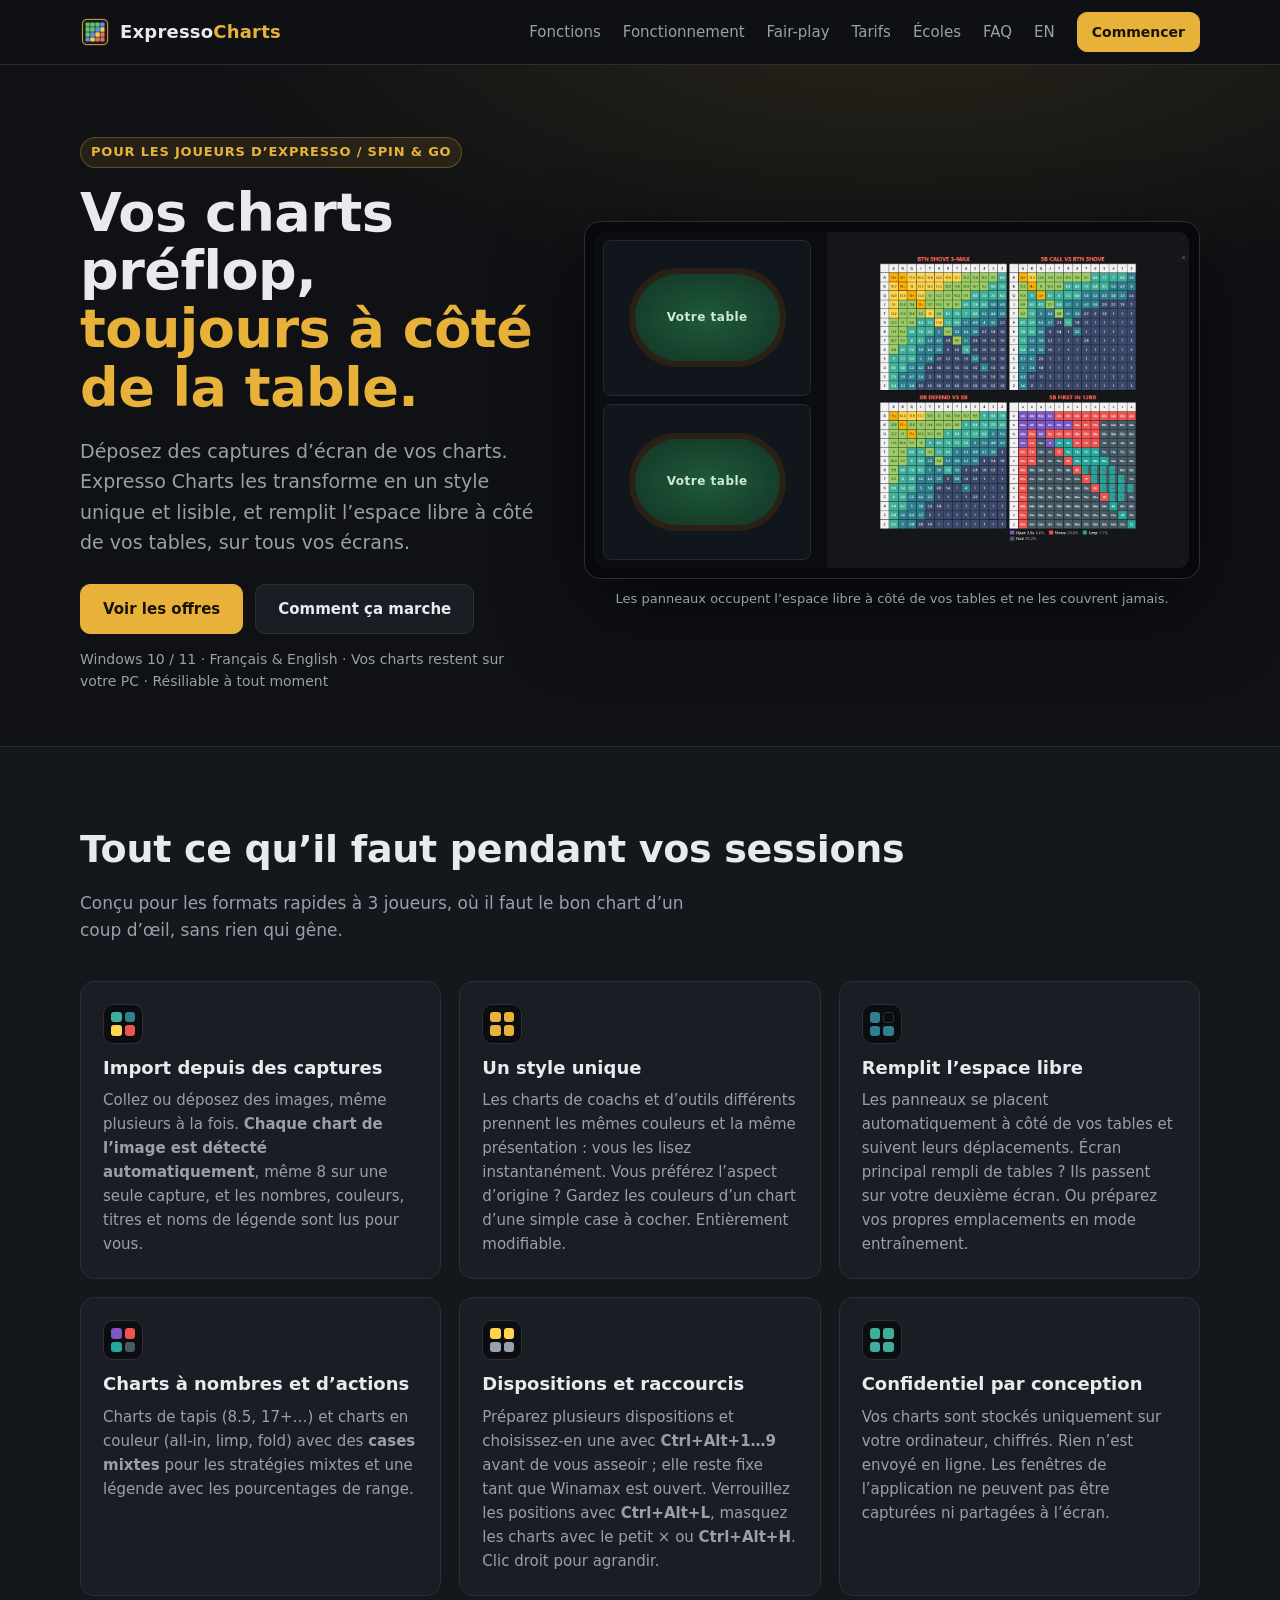
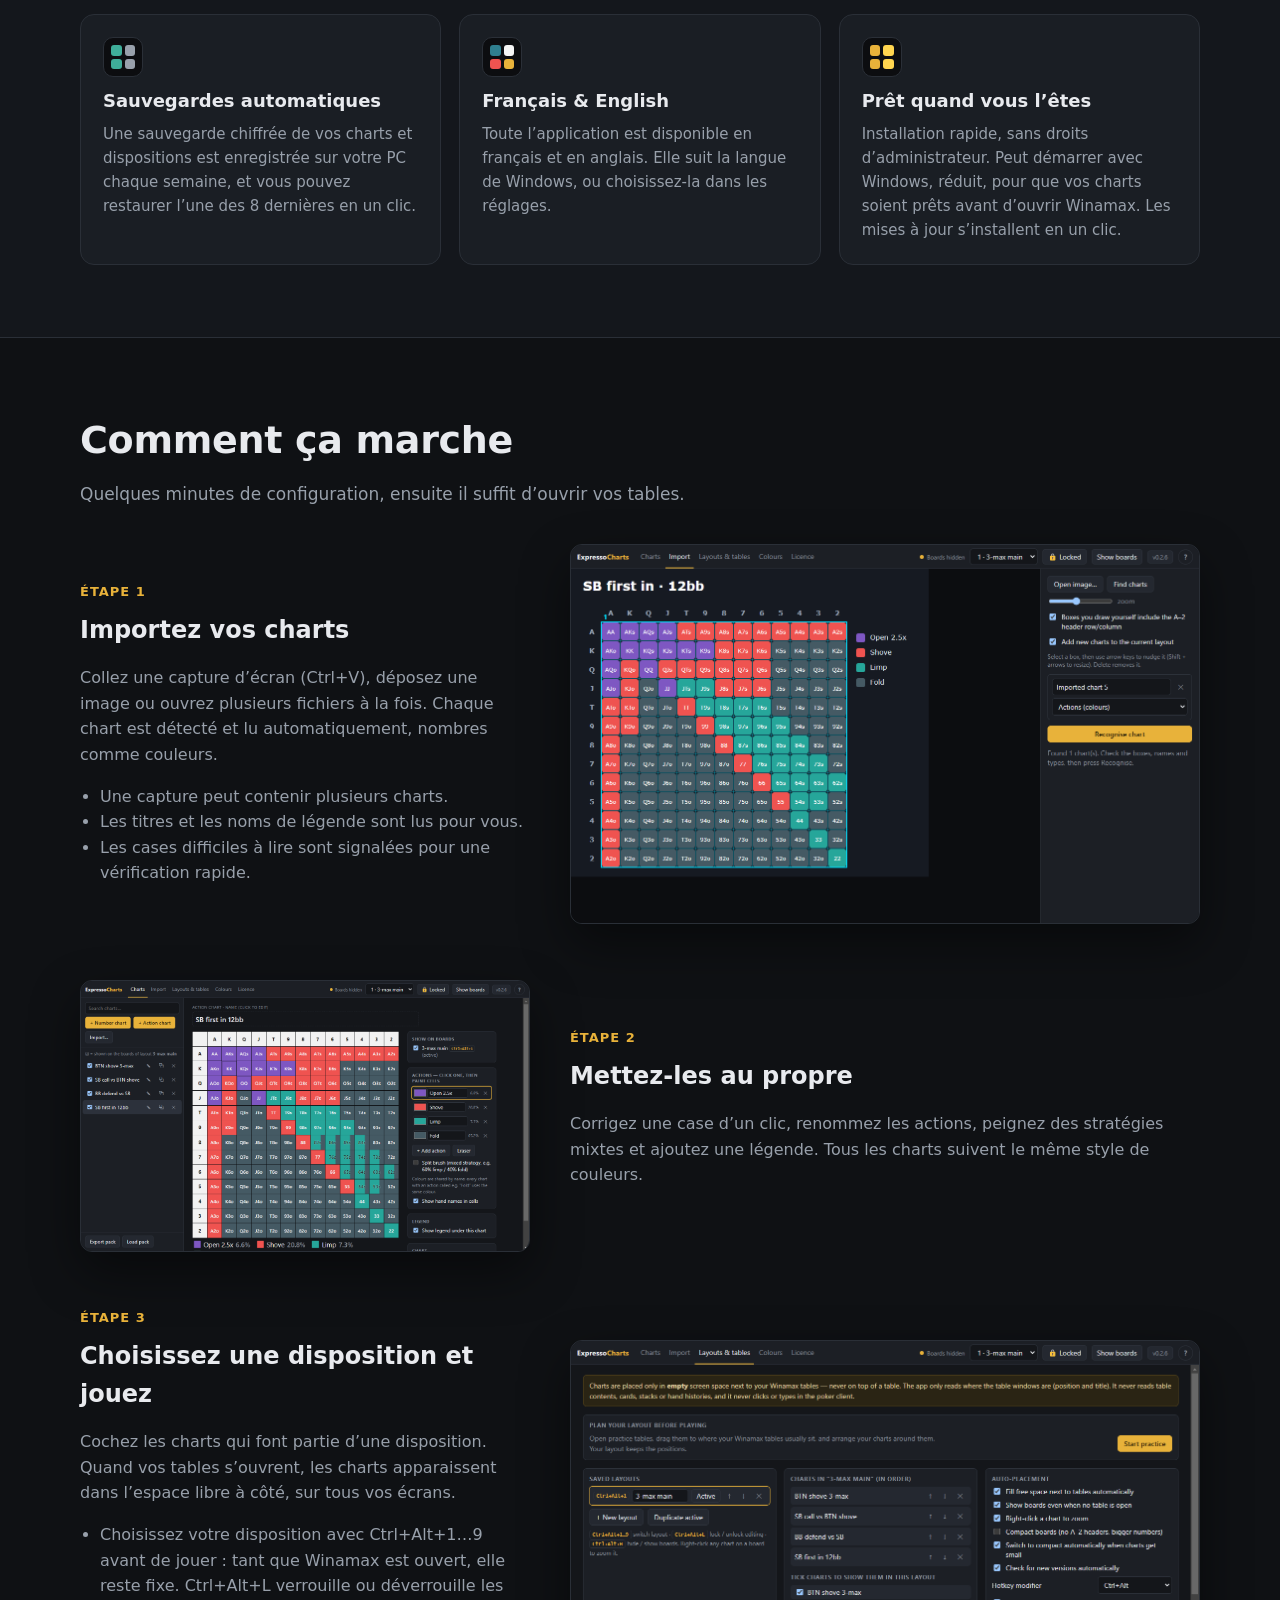
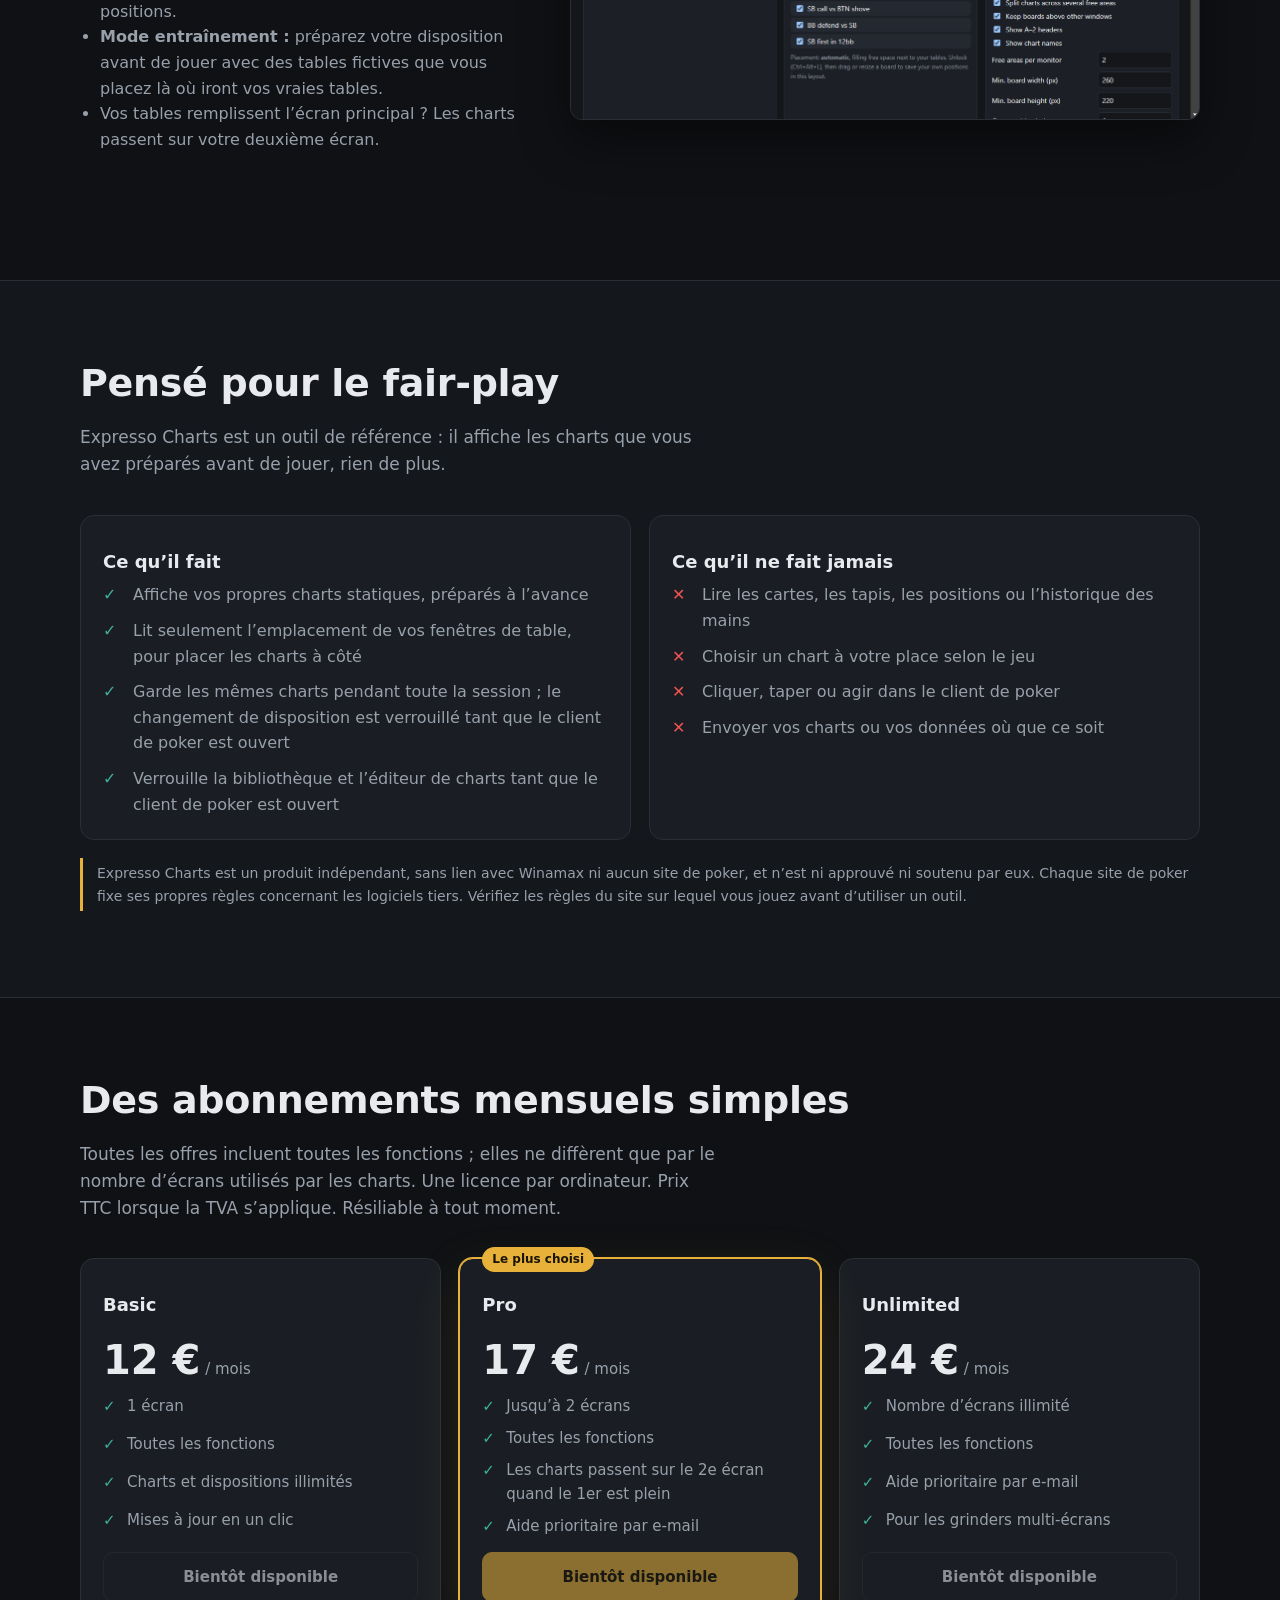
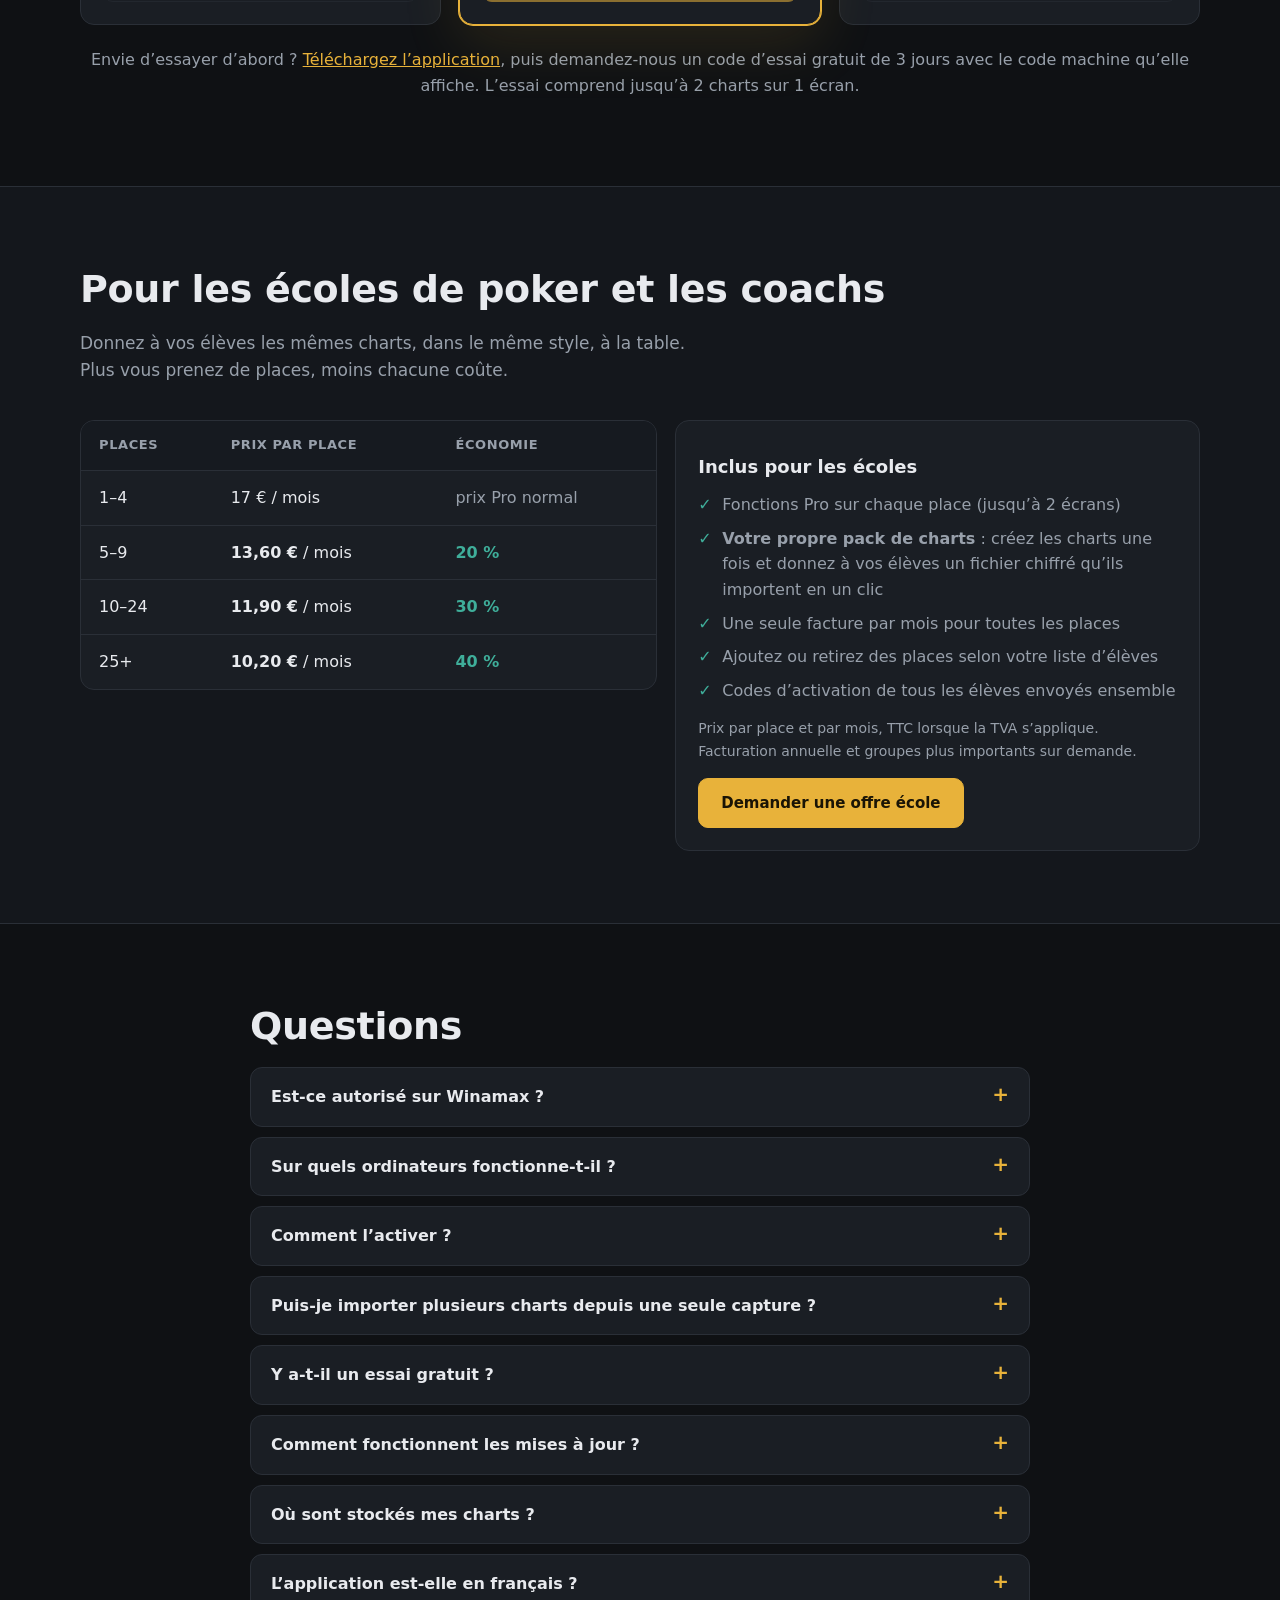
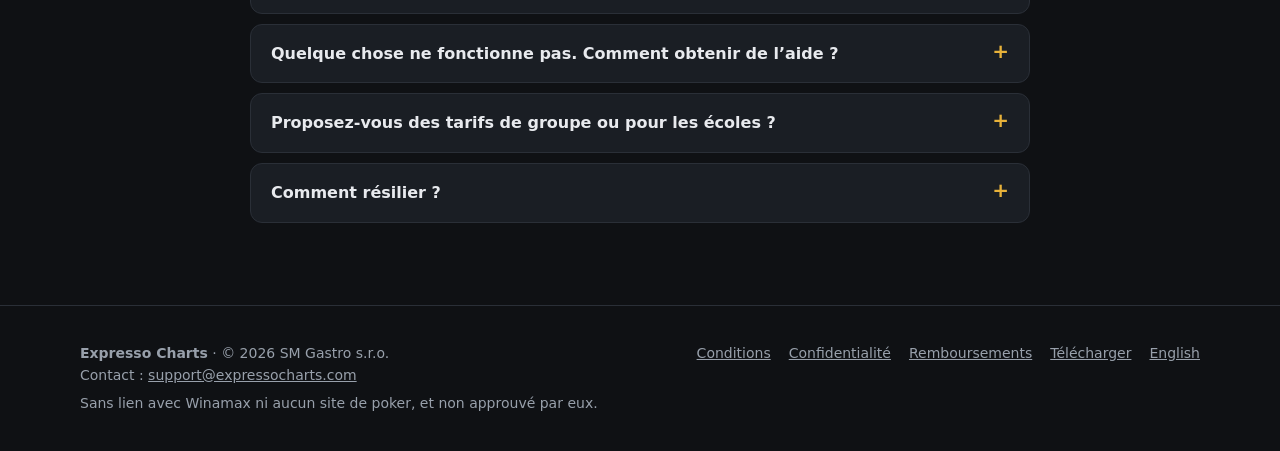
==== fr/index.html @ 44ee0e8d "Update fr/index.html" ====
<!doctype html>
<html lang="fr">
<head>
<meta charset="utf-8">
<meta name="viewport" content="width=device-width, initial-scale=1">
<title>Expresso Charts · Vos charts préflop à côté de vos tables Expresso</title>
<meta name="description" content="Transformez les captures d’écran de vos charts préflop en un style unique et lisible, et gardez-les à côté de vos tables Expresso, sur tous vos écrans. Application Windows avec dispositions, raccourcis et stratégies mixtes.">
<meta property="og:title" content="Expresso Charts">
<meta property="og:description" content="Vos charts préflop, toujours à côté de la table.">
<meta property="og:image" content="../img/board.png">
<link rel="alternate" hreflang="en" href="../index.html">
<link rel="alternate" hreflang="fr" href="index.html">
<link rel="icon" href="../img/icon.png">
<link rel="stylesheet" href="../style.css?v=127205ea">
</head>
<body>

<header class="top">
  <div class="wrap">
    <a class="logo" href="#"><img src="../img/icon.png" alt=""><b>Expresso<span>Charts</span></b></a>
    <button id="menu-btn" aria-label="Menu">☰</button>
    <nav class="nav">
      <a href="#features">Fonctions</a>
      <a href="#how">Fonctionnement</a>
      <a href="#fair">Fair-play</a>
      <a href="#pricing">Tarifs</a>
      <a href="#schools">Écoles</a>
      <a href="#faq">FAQ</a>
      <a href="../index.html" lang="en" title="English version">EN</a>
      <a class="btn small primary" href="#pricing">Commencer</a>
    </nav>
  </div>
</header>

<main>
  <section class="hero">
    <div class="wrap">
      <div>
        <span class="eyebrow">Pour les joueurs d’Expresso / Spin &amp; Go</span>
        <h1>Vos charts préflop, <em>toujours à côté de la table.</em></h1>
        <p class="lead">Déposez des captures d’écran de vos charts. Expresso Charts les transforme en un style unique et lisible, et remplit l’espace libre à côté de vos tables, sur tous vos écrans.</p>
        <div class="cta">
          <a class="btn primary" href="#pricing">Voir les offres</a>
          <a class="btn" href="#how">Comment ça marche</a>
        </div>
        <p class="hero-note">Windows 10 / 11 · Français &amp; English · Vos charts restent sur votre PC · Résiliable à tout moment</p>
      </div>
      <div>
        <div class="screen">
          <div class="screen-inner">
            <div class="table-mock">
              <div class="t"><span>Votre table</span></div>
              <div class="t"><span>Votre table</span></div>
            </div>
            <div class="board-shot"><img src="../img/board.png" alt="Panneau avec quatre charts : trois charts à nombres et un chart d’actions avec légende"></div>
          </div>
        </div>
        <p class="screen-caption">Les panneaux occupent l’espace libre à côté de vos tables et ne les couvrent jamais.</p>
      </div>
    </div>
  </section>

  <section id="features" class="alt">
    <div class="wrap">
      <h2>Tout ce qu’il faut pendant vos sessions</h2>
      <p class="section-lead">Conçu pour les formats rapides à 3 joueurs, où il faut le bon chart d’un coup d’œil, sans rien qui gêne.</p>
      <div class="grid3">
        <div class="card">
          <div class="ico"><i style="background:var(--green)"></i><i style="background:var(--blue)"></i><i style="background:var(--yellow)"></i><i style="background:var(--red)"></i></div>
          <h3>Import depuis des captures</h3>
          <p>Collez ou déposez des images, même plusieurs à la fois. <b>Chaque chart de l’image est détecté automatiquement</b>, même 8 sur une seule capture, et les nombres, couleurs, titres et noms de légende sont lus pour vous.</p>
        </div>
        <div class="card">
          <div class="ico"><i style="background:var(--accent)"></i><i style="background:var(--accent)"></i><i style="background:var(--accent)"></i><i style="background:var(--accent)"></i></div>
          <h3>Un style unique</h3>
          <p>Les charts de coachs et d’outils différents prennent les mêmes couleurs et la même présentation : vous les lisez instantanément. Vous préférez l’aspect d’origine ? Gardez les couleurs d’un chart d’une simple case à cocher. Entièrement modifiable.</p>
        </div>
        <div class="card">
          <div class="ico"><i style="background:var(--blue)"></i><i style="background:#0c0d10;border:1px solid var(--line)"></i><i style="background:var(--blue)"></i><i style="background:var(--blue)"></i></div>
          <h3>Remplit l’espace libre</h3>
          <p>Les panneaux se placent automatiquement à côté de vos tables et suivent leurs déplacements. Écran principal rempli de tables ? Ils passent sur votre deuxième écran. Ou préparez vos propres emplacements en mode entraînement.</p>
        </div>
        <div class="card">
          <div class="ico"><i style="background:#7e57c2"></i><i style="background:#ef5350"></i><i style="background:#26a69a"></i><i style="background:#455a64"></i></div>
          <h3>Charts à nombres et d’actions</h3>
          <p>Charts de tapis (8.5, 17+…) et charts en couleur (all-in, limp, fold) avec des <b>cases mixtes</b> pour les stratégies mixtes et une légende avec les pourcentages de range.</p>
        </div>
        <div class="card">
          <div class="ico"><i style="background:var(--yellow)"></i><i style="background:var(--yellow)"></i><i style="background:var(--muted)"></i><i style="background:var(--muted)"></i></div>
          <h3>Dispositions et raccourcis</h3>
          <p>Préparez plusieurs dispositions et choisissez-en une avec <b>Ctrl+Alt+1…9</b> avant de vous asseoir ; elle reste fixe tant que Winamax est ouvert. Verrouillez les positions avec <b>Ctrl+Alt+L</b>, masquez les charts avec le petit × ou <b>Ctrl+Alt+H</b>. Clic droit pour agrandir.</p>
        </div>
        <div class="card">
          <div class="ico"><i style="background:var(--green)"></i><i style="background:var(--green)"></i><i style="background:var(--green)"></i><i style="background:var(--green)"></i></div>
          <h3>Confidentiel par conception</h3>
          <p>Vos charts sont stockés uniquement sur votre ordinateur, chiffrés. Rien n’est envoyé en ligne. Les fenêtres de l’application ne peuvent pas être capturées ni partagées à l’écran.</p>
        </div>
        <div class="card">
          <div class="ico"><i style="background:var(--green)"></i><i style="background:var(--muted)"></i><i style="background:var(--green)"></i><i style="background:var(--muted)"></i></div>
          <h3>Sauvegardes automatiques</h3>
          <p>Une sauvegarde chiffrée de vos charts et dispositions est enregistrée sur votre PC chaque semaine, et vous pouvez restaurer l’une des 8 dernières en un clic.</p>
        </div>
        <div class="card">
          <div class="ico"><i style="background:var(--blue)"></i><i style="background:#f5f5f5"></i><i style="background:var(--red)"></i><i style="background:var(--accent)"></i></div>
          <h3>Français &amp; English</h3>
          <p>Toute l’application est disponible en français et en anglais. Elle suit la langue de Windows, ou choisissez-la dans les réglages.</p>
        </div>
        <div class="card">
          <div class="ico"><i style="background:var(--accent)"></i><i style="background:var(--yellow)"></i><i style="background:var(--accent)"></i><i style="background:var(--yellow)"></i></div>
          <h3>Prêt quand vous l’êtes</h3>
          <p>Installation rapide, sans droits d’administrateur. Peut démarrer avec Windows, réduit, pour que vos charts soient prêts avant d’ouvrir Winamax. Les mises à jour s’installent en un clic.</p>
        </div>
      </div>
    </div>
  </section>

  <section id="how">
    <div class="wrap">
      <h2>Comment ça marche</h2>
      <p class="section-lead">Quelques minutes de configuration, ensuite il suffit d’ouvrir vos tables.</p>

      <div class="step">
        <div class="step-text">
          <div class="step-num">Étape 1</div>
          <h3>Importez vos charts</h3>
          <p>Collez une capture d’écran (Ctrl+V), déposez une image ou ouvrez plusieurs fichiers à la fois. Chaque chart est détecté et lu automatiquement, nombres comme couleurs.</p>
          <ul>
            <li>Une capture peut contenir plusieurs charts.</li>
            <li>Les titres et les noms de légende sont lus pour vous.</li>
            <li>Les cases difficiles à lire sont signalées pour une vérification rapide.</li>
          </ul>
        </div>
        <img class="shot" src="../img/import.png" alt="Écran d’import avec un chart détecté automatiquement" loading="lazy">
      </div>

      <div class="step">
        <div class="step-text">
          <div class="step-num">Étape 2</div>
          <h3>Mettez-les au propre</h3>
          <p>Corrigez une case d’un clic, renommez les actions, peignez des stratégies mixtes et ajoutez une légende. Tous les charts suivent le même style de couleurs.</p>
        </div>
        <img class="shot" src="../img/editor.png" alt="Éditeur avec un chart d’actions, des cases mixtes et une légende" loading="lazy">
      </div>

      <div class="step">
        <div class="step-text">
          <div class="step-num">Étape 3</div>
          <h3>Choisissez une disposition et jouez</h3>
          <p>Cochez les charts qui font partie d’une disposition. Quand vos tables s’ouvrent, les charts apparaissent dans l’espace libre à côté, sur tous vos écrans.</p>
          <ul>
            <li>Choisissez votre disposition avec Ctrl+Alt+1…9 avant de jouer : tant que Winamax est ouvert, elle reste fixe. Ctrl+Alt+L verrouille ou déverrouille les positions.</li>
            <li><b>Mode entraînement :</b> préparez votre disposition avant de jouer avec des tables fictives que vous placez là où iront vos vraies tables.</li>
            <li>Vos tables remplissent l’écran principal ? Les charts passent sur votre deuxième écran.</li>
          </ul>
        </div>
        <img class="shot" src="../img/layouts.png" alt="Écran des dispositions avec les raccourcis et les réglages de placement" loading="lazy">
      </div>
    </div>
  </section>

  <section id="fair" class="alt">
    <div class="wrap">
      <h2>Pensé pour le fair-play</h2>
      <p class="section-lead">Expresso Charts est un outil de référence : il affiche les charts que vous avez préparés avant de jouer, rien de plus.</p>
      <div class="fair">
        <div class="card yes">
          <h3>Ce qu’il fait</h3>
          <ul>
            <li>Affiche vos propres charts statiques, préparés à l’avance</li>
            <li>Lit seulement l’emplacement de vos fenêtres de table, pour placer les charts à côté</li>
            <li>Garde les mêmes charts pendant toute la session ; le changement de disposition est verrouillé tant que le client de poker est ouvert</li>
            <li>Verrouille la bibliothèque et l’éditeur de charts tant que le client de poker est ouvert</li>
          </ul>
        </div>
        <div class="card no">
          <h3>Ce qu’il ne fait jamais</h3>
          <ul>
            <li>Lire les cartes, les tapis, les positions ou l’historique des mains</li>
            <li>Choisir un chart à votre place selon le jeu</li>
            <li>Cliquer, taper ou agir dans le client de poker</li>
            <li>Envoyer vos charts ou vos données où que ce soit</li>
          </ul>
        </div>
      </div>
      <p class="disclaimer">Expresso Charts est un produit indépendant, sans lien avec Winamax ni aucun site de poker, et n’est ni approuvé ni soutenu par eux. Chaque site de poker fixe ses propres règles concernant les logiciels tiers. Vérifiez les règles du site sur lequel vous jouez avant d’utiliser un outil.</p>
    </div>
  </section>

  <section id="pricing">
    <div class="wrap">
      <h2>Des abonnements mensuels simples</h2>
      <p class="section-lead">Toutes les offres incluent toutes les fonctions ; elles ne diffèrent que par le nombre d’écrans utilisés par les charts. Une licence par ordinateur. Prix TTC lorsque la TVA s’applique. Résiliable à tout moment.</p>
      <div class="prices">
        <div class="card price">
          <h3>Basic</h3>
          <div class="amount">12 €<small> / mois</small></div>
          <ul>
            <li>1 écran</li>
            <li>Toutes les fonctions</li>
            <li>Charts et dispositions illimités</li>
            <li>Mises à jour en un clic</li>
          </ul>
          <a class="btn" data-plan="basic">Choisir Basic</a>
        </div>
        <div class="card price featured">
          <span class="badge">Le plus choisi</span>
          <h3>Pro</h3>
          <div class="amount">17 €<small> / mois</small></div>
          <ul>
            <li>Jusqu’à 2 écrans</li>
            <li>Toutes les fonctions</li>
            <li>Les charts passent sur le 2e écran quand le 1er est plein</li>
            <li>Aide prioritaire par e-mail</li>
          </ul>
          <a class="btn primary" data-plan="pro">Choisir Pro</a>
        </div>
        <div class="card price">
          <h3>Unlimited</h3>
          <div class="amount">24 €<small> / mois</small></div>
          <ul>
            <li>Nombre d’écrans illimité</li>
            <li>Toutes les fonctions</li>
            <li>Aide prioritaire par e-mail</li>
            <li>Pour les grinders multi-écrans</li>
          </ul>
          <a class="btn" data-plan="unlimited">Choisir Unlimited</a>
        </div>
      </div>
      <p class="trial">Envie d’essayer d’abord ? <a data-download href="#">Téléchargez l’application</a>, puis demandez-nous un code d’essai gratuit de 3 jours avec le code machine qu’elle affiche. L’essai comprend jusqu’à 2 charts sur 1 écran.</p>
    </div>
  </section>

  <section id="schools" class="alt">
    <div class="wrap">
      <h2>Pour les écoles de poker et les coachs</h2>
      <p class="section-lead">Donnez à vos élèves les mêmes charts, dans le même style, à la table. Plus vous prenez de places, moins chacune coûte.</p>
      <div class="school">
        <table class="tiers">
          <thead><tr><th>Places</th><th>Prix par place</th><th>Économie</th></tr></thead>
          <tbody>
            <tr><td>1–4</td><td>17 € / mois</td><td class="muted">prix Pro normal</td></tr>
            <tr><td>5–9</td><td><b>13,60 €</b> / mois</td><td class="save">20 %</td></tr>
            <tr><td>10–24</td><td><b>11,90 €</b> / mois</td><td class="save">30 %</td></tr>
            <tr><td>25+</td><td><b>10,20 €</b> / mois</td><td class="save">40 %</td></tr>
          </tbody>
        </table>
        <div class="card">
          <h3>Inclus pour les écoles</h3>
          <ul class="checks">
            <li>Fonctions Pro sur chaque place (jusqu’à 2 écrans)</li>
            <li><b>Votre propre pack de charts</b> : créez les charts une fois et donnez à vos élèves un fichier chiffré qu’ils importent en un clic</li>
            <li>Une seule facture par mois pour toutes les places</li>
            <li>Ajoutez ou retirez des places selon votre liste d’élèves</li>
            <li>Codes d’activation de tous les élèves envoyés ensemble</li>
          </ul>
          <p class="muted" style="font-size:14px;margin:14px 0 0">Prix par place et par mois, TTC lorsque la TVA s’applique. Facturation annuelle et groupes plus importants sur demande.</p>
          <a class="btn primary" style="margin-top:16px" data-school href="#">Demander une offre école</a>
        </div>
      </div>
    </div>
  </section>

  <section id="faq">
    <div class="wrap" style="max-width:820px">
      <h2>Questions</h2>
      <details>
        <summary>Est-ce autorisé sur Winamax ?</summary>
        <p>Expresso Charts affiche uniquement des charts statiques que vous avez préparés vous-même, ne lit jamais le jeu, ne choisit jamais un chart à votre place et verrouille l’éditeur de charts tant que le client de poker est ouvert. Chaque site de poker fixe ses propres règles et peut les modifier : vérifiez les règles en vigueur du site sur lequel vous jouez. Vous êtes responsable de l’usage que vous faites du logiciel.</p>
      </details>
      <details>
        <summary>Sur quels ordinateurs fonctionne-t-il ?</summary>
        <p>Windows 10 et Windows 11 (64 bits). Installez-le avec le petit programme d’installation (sans droits d’administrateur), ou utilisez la version portable si vous préférez un seul fichier qui fonctionne sans installation.</p>
      </details>
      <details>
        <summary>Comment l’activer ?</summary>
        <p>Après votre abonnement, suivez les étapes d’activation de votre e-mail d’achat : lancez l’application, ouvrez la page Licence et saisissez-y votre code. Chaque licence fonctionne sur un ordinateur à la fois.</p>
      </details>
      <details>
        <summary>Puis-je importer plusieurs charts depuis une seule capture ?</summary>
        <p>Oui. L’application trouve automatiquement chaque grille de chart dans l’image, même une planche de huit charts, et lit chacun d’eux. Vous pouvez toujours tracer un cadre à la main si un chart est manqué.</p>
      </details>
      <details>
        <summary>Y a-t-il un essai gratuit ?</summary>
        <p>Oui : 3 jours, avec jusqu’à 2 charts sur 1 écran, pour voir comment cela fonctionne avec vos propres charts et vos tables. Téléchargez l’application et envoyez-nous le code machine qu’elle affiche pour recevoir un code d’essai.</p>
      </details>
      <details>
        <summary>Comment fonctionnent les mises à jour ?</summary>
        <p>Quand une nouvelle version sort, une barre apparaît en haut de l’application. Cliquez sur <b>Mettre à jour</b> : la mise à jour se télécharge en arrière-plan pendant que vous continuez à utiliser l’application, puis cliquez sur <b>Redémarrer maintenant</b>, ou elle s’installe toute seule à la prochaine fermeture de l’application. Chaque mise à jour est signée numériquement et vérifiée avant son installation.</p>
      </details>
      <details>
        <summary>Où sont stockés mes charts ?</summary>
        <p>Uniquement sur votre ordinateur, chiffrés. Ils ne sont jamais envoyés en ligne. L’application garde aussi des sauvegardes chiffrées hebdomadaires sur votre PC, et vous pouvez exporter un pack chiffré pour transférer vos charts sur un autre PC.</p>
      </details>
      <details>
        <summary>L’application est-elle en français ?</summary>
        <p>Oui. L’application est entièrement traduite en français et passe automatiquement en français quand Windows est en français. Vous pouvez aussi choisir la langue dans les réglages.</p>
      </details>
      <details>
        <summary>Quelque chose ne fonctionne pas. Comment obtenir de l’aide ?</summary>
        <p>Ouvrez la page Licence de l’application et cliquez sur <b>Enregistrer le diagnostic</b>, puis envoyez-nous le fichier par e-mail. Il contient la version de l’application, la configuration des écrans, les réglages et les messages d’erreur, mais jamais vos charts.</p>
      </details>
      <details>
        <summary>Proposez-vous des tarifs de groupe ou pour les écoles ?</summary>
        <p>Oui. Les écoles de poker, les coachs et les équipes bénéficient de jusqu’à 40 % de réduction par place. Voir <a href="#schools">Pour les écoles de poker</a> et demandez-nous une offre.</p>
      </details>
      <details>
        <summary>Comment résilier ?</summary>
        <p>À tout moment, via le lien de votre e-mail d’achat. Votre abonnement reste actif jusqu’à la fin de la période payée.</p>
      </details>
    </div>
  </section>
</main>

<footer>
  <div class="wrap">
    <div>
      <div><b>Expresso Charts</b> · © <span id="year"></span> <span data-fill="sellerName"></span></div>
      <div>Contact : <span data-fill="contactEmail"></span></div>
      <div style="margin-top:6px">Sans lien avec Winamax ni aucun site de poker, et non approuvé par eux.</div>
    </div>
    <nav>
      <a href="terms.html">Conditions</a>
      <a href="privacy.html">Confidentialité</a>
      <a href="refund.html">Remboursements</a>
      <a data-download href="#">Télécharger</a>
      <a href="../index.html" lang="en">English</a>
    </nav>
  </div>
</footer>

<script src="../site.js?v=dddf3c20"></script>
</body>
</html>
---- style.css ----
:root {
  --bg: #0f1114;
  --bg2: #14171c;
  --panel: #1a1e24;
  --line: #2a2f37;
  --text: #e8eaee;
  --muted: #98a0ab;
  --accent: #e8b23a;
  --accent-ink: #1a1405;
  --red: #ef5350;
  --green: #3fae9a;
  --blue: #2f7f8f;
  --yellow: #ffd54f;
  --radius: 14px;
  color-scheme: dark;
}
* { box-sizing: border-box; }
html { scroll-behavior: smooth; }
body {
  margin: 0; background: var(--bg); color: var(--text);
  font: 16px/1.6 "Inter", "Segoe UI", system-ui, -apple-system, sans-serif;
  -webkit-font-smoothing: antialiased;
}
img { max-width: 100%; display: block; }
a { color: var(--accent); }
.wrap { max-width: 1160px; margin: 0 auto; padding: 0 20px; }
.muted { color: var(--muted); }
.todo { color: var(--accent); font-style: italic; }

/* Header */
.top { position: sticky; top: 0; z-index: 20; background: rgba(15,17,20,.86); backdrop-filter: blur(10px); border-bottom: 1px solid var(--line); }
.top .wrap { display: flex; align-items: center; gap: 24px; height: 64px; }
.logo { display: flex; align-items: center; gap: 10px; font-weight: 800; letter-spacing: .2px; color: var(--text); text-decoration: none; font-size: 18px; }
.logo img { width: 30px; height: 30px; }
.logo span { color: var(--accent); }
.nav { display: flex; gap: 22px; margin-left: auto; align-items: center; }
.nav a { color: var(--muted); text-decoration: none; font-size: 15px; }
.nav a:hover { color: var(--text); }
#menu-btn { display: none; margin-left: auto; background: none; border: 1px solid var(--line); color: var(--text); border-radius: 8px; padding: 6px 10px; font-size: 18px; }

/* Buttons */
.btn { display: inline-flex; align-items: center; justify-content: center; gap: 8px; padding: 12px 22px; border-radius: 10px; font-weight: 700; text-decoration: none; border: 1px solid var(--line); color: var(--text); background: var(--panel); cursor: pointer; font-size: 15px; transition: transform .12s ease, border-color .12s; }
.btn:hover { border-color: var(--muted); transform: translateY(-1px); }
.btn.primary { background: var(--accent); border-color: var(--accent); color: var(--accent-ink); }
.btn.small { padding: 8px 14px; font-size: 14px; }
.btn.disabled { opacity: .55; cursor: default; transform: none; }

/* Hero */
.hero { padding: 72px 0 40px; background: radial-gradient(1200px 500px at 70% -10%, rgba(232,178,58,.12), transparent 60%); }
.hero .wrap { display: grid; grid-template-columns: 1fr 1.35fr; gap: 48px; align-items: center; }
.eyebrow { display: inline-block; font-size: 13px; font-weight: 700; letter-spacing: .8px; text-transform: uppercase; color: var(--accent); background: rgba(232,178,58,.1); border: 1px solid rgba(232,178,58,.3); padding: 4px 10px; border-radius: 99px; }
h1 { font-size: clamp(34px, 5vw, 54px); line-height: 1.08; margin: 16px 0; letter-spacing: -.5px; }
h1 em { font-style: normal; color: var(--accent); }
.lead { font-size: 19px; color: var(--muted); max-width: 520px; }
.cta { display: flex; gap: 12px; flex-wrap: wrap; margin-top: 26px; }
.hero-note { margin-top: 14px; font-size: 14px; color: var(--muted); }

/* Screen mock: a table placeholder + the real board screenshot */
.screen { background: #07080a; border: 1px solid var(--line); border-radius: 16px; padding: 10px; box-shadow: 0 30px 80px rgba(0,0,0,.55); }
.screen-inner { display: grid; grid-template-columns: 0.6fr 1.4fr; gap: 8px; border-radius: 10px; overflow: hidden; background: #0c0d10; }
.table-mock { position: relative; display: grid; gap: 8px; padding: 8px; }
.table-mock .t { position: relative; aspect-ratio: 4 / 3; border-radius: 8px; background: #11161c; border: 1px solid #222a33; display: flex; align-items: center; justify-content: center; }
.table-mock .t::before { content: ''; position: absolute; inset: 18% 12%; border-radius: 999px; background: radial-gradient(ellipse at center, #1f5a3c, #123425); border: 6px solid #2b2016; }
.table-mock .t span { position: relative; font-size: 12px; color: #cfe8d8; font-weight: 600; letter-spacing: .5px; }
.board-shot { display: flex; align-items: center; background: #14161a; }
.screen-caption { text-align: center; font-size: 13px; color: var(--muted); margin-top: 10px; }

/* Sections */
section { padding: 72px 0; }
section.alt { background: var(--bg2); border-top: 1px solid var(--line); border-bottom: 1px solid var(--line); }
h2 { font-size: clamp(28px, 3.6vw, 38px); margin: 0 0 10px; letter-spacing: -.3px; }
.section-lead { color: var(--muted); max-width: 640px; margin: 0 0 36px; font-size: 17px; }
.grid3 { display: grid; grid-template-columns: repeat(3, 1fr); gap: 18px; }
.card { background: var(--panel); border: 1px solid var(--line); border-radius: var(--radius); padding: 22px; }
.card h3 { margin: 10px 0 6px; font-size: 18px; }
.card p { margin: 0; color: var(--muted); font-size: 15px; }
.ico { width: 40px; height: 40px; border-radius: 10px; display: grid; grid-template-columns: repeat(2, 1fr); gap: 3px; padding: 7px; background: #0c0d10; border: 1px solid var(--line); }
.ico i { border-radius: 3px; display: block; }

/* Steps */
.step { display: grid; grid-template-columns: 1fr 1.4fr; gap: 40px; align-items: center; margin-bottom: 56px; }
.step:nth-child(even) .step-text { order: 2; }
.step-num { font-size: 13px; font-weight: 800; color: var(--accent); letter-spacing: 1px; text-transform: uppercase; }
.step h3 { font-size: 24px; margin: 8px 0 10px; }
.step p, .step li { color: var(--muted); }
.step ul { padding-left: 20px; margin: 10px 0 0; }
.shot { border-radius: 12px; border: 1px solid var(--line); box-shadow: 0 20px 50px rgba(0,0,0,.45); }

/* Fair play */
.fair { display: grid; grid-template-columns: 1fr 1fr; gap: 18px; }
.fair ul { list-style: none; padding: 0; margin: 0; display: grid; gap: 10px; }
.fair li { padding-left: 30px; position: relative; color: var(--muted); }
.fair li::before { position: absolute; left: 0; top: 0; font-weight: 800; }
.yes li::before { content: '✓'; color: var(--green); }
.no li::before { content: '✕'; color: var(--red); }
.disclaimer { margin-top: 18px; font-size: 14px; color: var(--muted); border-left: 3px solid var(--accent); padding: 4px 0 4px 14px; }

/* Pricing */
.prices { display: grid; grid-template-columns: repeat(3, 1fr); gap: 18px; align-items: stretch; }
.price { display: flex; flex-direction: column; gap: 14px; }
.price.featured { border-color: var(--accent); box-shadow: 0 0 0 1px var(--accent), 0 20px 60px rgba(232,178,58,.12); position: relative; }
.badge { position: absolute; top: -12px; left: 22px; background: var(--accent); color: var(--accent-ink); font-size: 12px; font-weight: 800; padding: 3px 10px; border-radius: 99px; }
.amount { font-size: 40px; font-weight: 800; line-height: 1; }
.amount small { font-size: 15px; color: var(--muted); font-weight: 500; }
.price ul { list-style: none; padding: 0; margin: 0; display: grid; gap: 8px; flex: 1; }
.price li { color: var(--muted); padding-left: 24px; position: relative; font-size: 15px; }
.price li::before { content: '✓'; position: absolute; left: 0; color: var(--green); font-weight: 800; }
.price .btn { width: 100%; }
.trial { text-align: center; color: var(--muted); margin-top: 22px; }

/* FAQ */
details { background: var(--panel); border: 1px solid var(--line); border-radius: 12px; padding: 16px 20px; margin-bottom: 10px; }
summary { cursor: pointer; font-weight: 700; list-style: none; display: flex; justify-content: space-between; gap: 12px; }
summary::-webkit-details-marker { display: none; }
summary::after { content: '+'; color: var(--accent); font-size: 20px; line-height: 1; }
details[open] summary::after { content: '–'; }
details p { color: var(--muted); margin: 12px 0 0; }

/* Footer */
footer { border-top: 1px solid var(--line); padding: 36px 0; color: var(--muted); font-size: 14px; }
footer .wrap { display: flex; flex-wrap: wrap; gap: 18px 32px; justify-content: space-between; }
footer a { color: var(--muted); }
footer nav { display: flex; gap: 18px; flex-wrap: wrap; }

/* Legal pages */
.legal { max-width: 780px; padding: 56px 20px 72px; }
.legal h1 { font-size: 36px; }
.legal h2 { font-size: 21px; margin-top: 34px; }
.legal p, .legal li { color: #c9ced6; }
.legal .note { background: rgba(232,178,58,.08); border: 1px solid rgba(232,178,58,.3); padding: 12px 16px; border-radius: 10px; color: var(--text); font-size: 14px; }

/* Responsive */
@media (max-width: 960px) {
  .hero .wrap, .step, .fair { grid-template-columns: 1fr; }
  .step:nth-child(even) .step-text { order: 0; }
  .grid3, .prices { grid-template-columns: 1fr; }
  .price.featured { order: -1; }
}
@media (max-width: 760px) {
  #menu-btn { display: block; }
  .nav { display: none; position: absolute; top: 64px; left: 0; right: 0; flex-direction: column; align-items: stretch; gap: 0; background: var(--bg); border-bottom: 1px solid var(--line); padding: 8px 16px 16px; }
  .nav a { padding: 10px 0; }
  body.menu-open .nav { display: flex; }
  .wrap { padding: 0 16px; }
  .hero { padding-top: 40px; }
  section { padding: 52px 0; }
  .screen-inner { grid-template-columns: 1fr; }
  .table-mock { grid-template-columns: 1fr 1fr; }
}

/* Schools */
.school { display: grid; grid-template-columns: 1.1fr 1fr; gap: 18px; align-items: start; }
.tiers { width: 100%; border-collapse: separate; border-spacing: 0; background: var(--panel); border: 1px solid var(--line); border-radius: var(--radius); overflow: hidden; }
.tiers th, .tiers td { text-align: left; padding: 14px 18px; border-bottom: 1px solid var(--line); }
.tiers th { font-size: 13px; text-transform: uppercase; letter-spacing: .6px; color: var(--muted); font-weight: 700; background: #161a20; }
.tiers tr:last-child td { border-bottom: 0; }
.tiers .save { color: var(--green); font-weight: 800; }
ul.checks { list-style: none; padding: 0; margin: 10px 0 0; display: grid; gap: 8px; }
ul.checks li { padding-left: 24px; position: relative; color: var(--muted); }
ul.checks li::before { content: '✓'; position: absolute; left: 0; color: var(--green); font-weight: 800; }
@media (max-width: 960px) { .school { grid-template-columns: 1fr; } }
@media (max-width: 520px) { .tiers th, .tiers td { padding: 10px 10px; font-size: 14px; } }
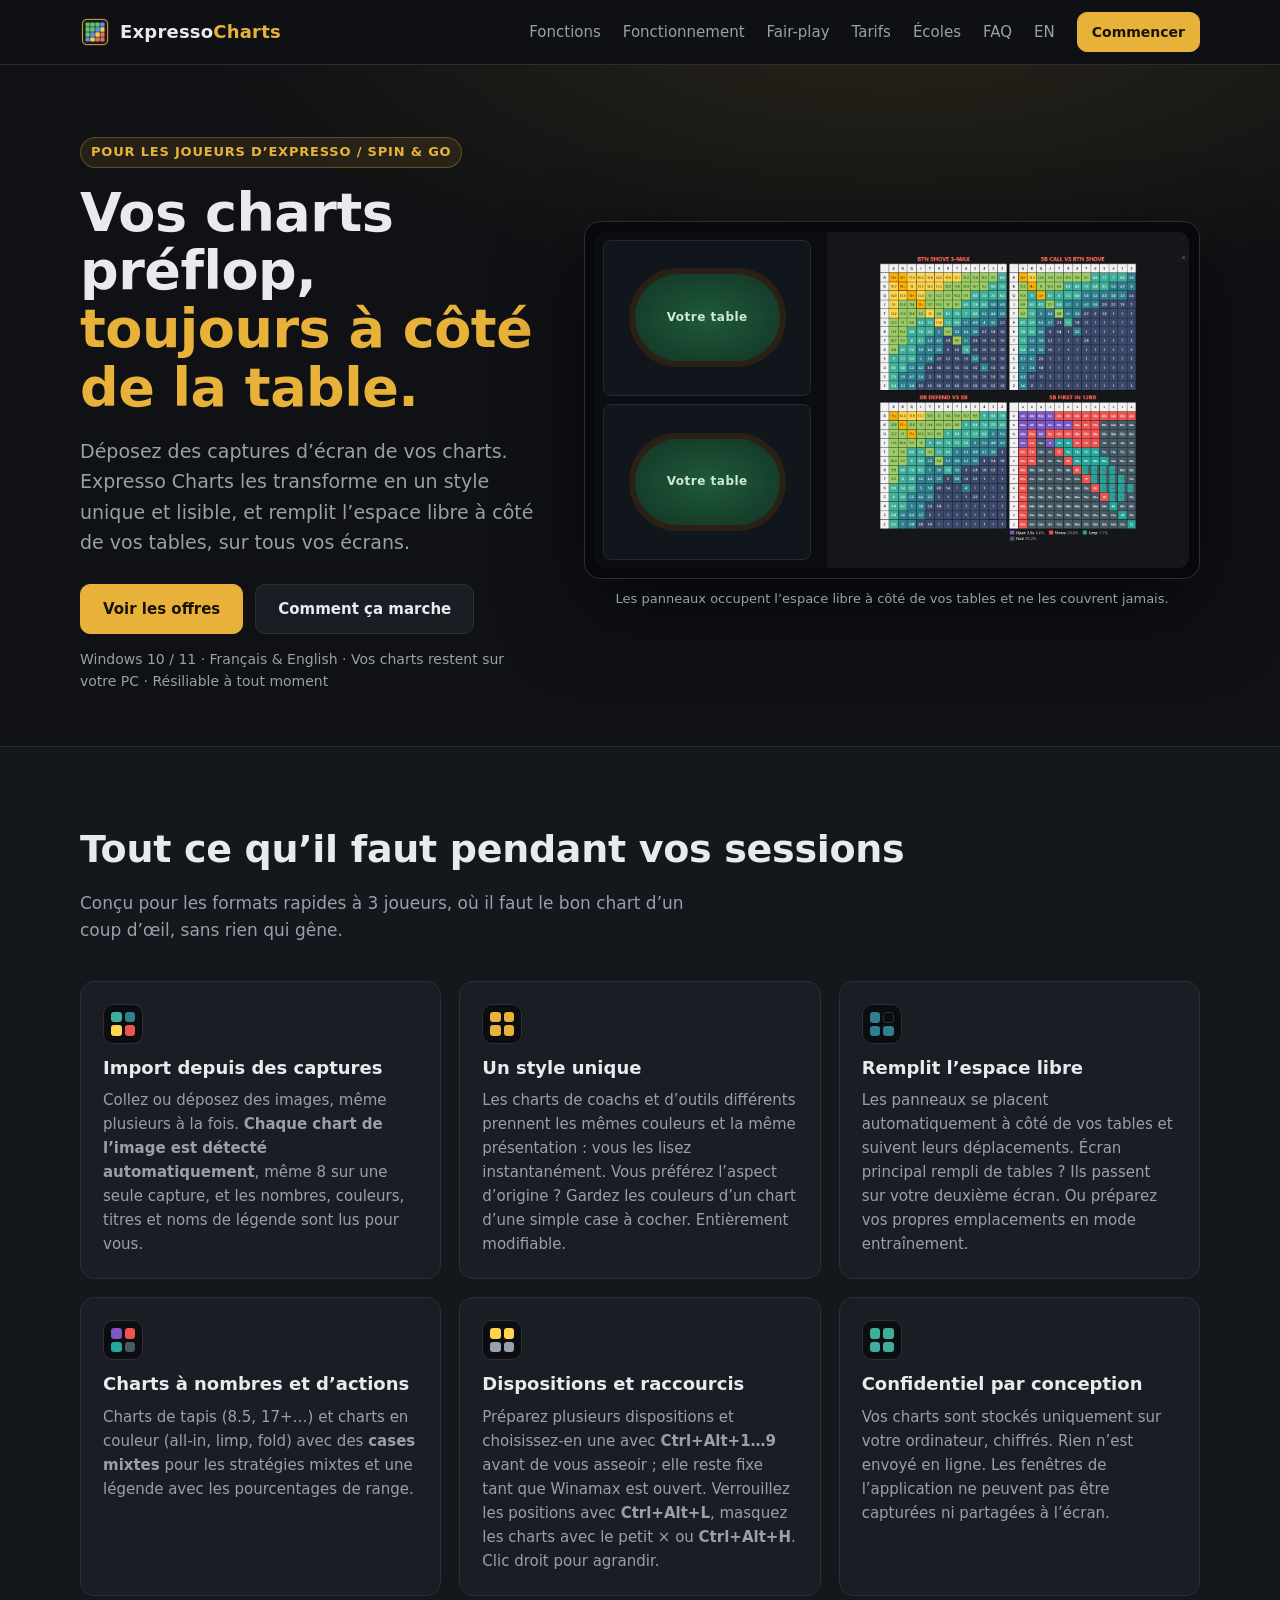
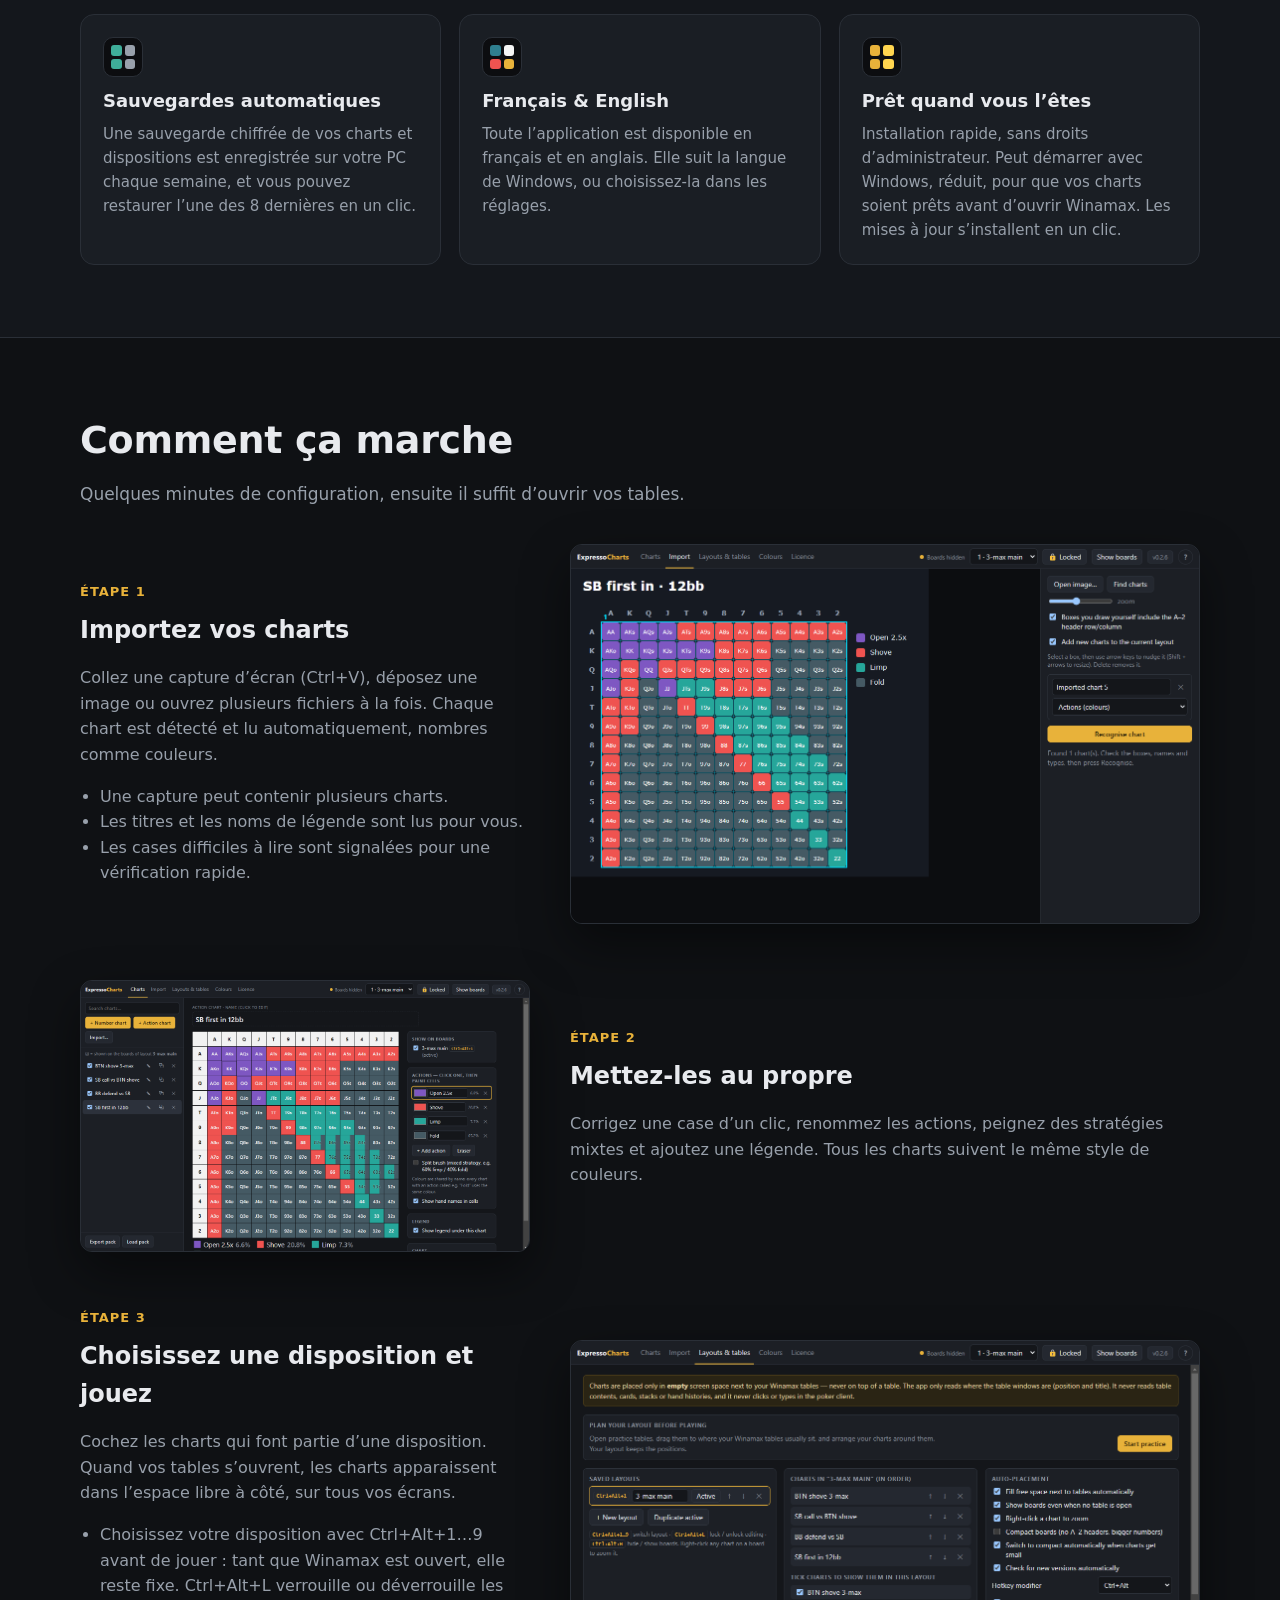
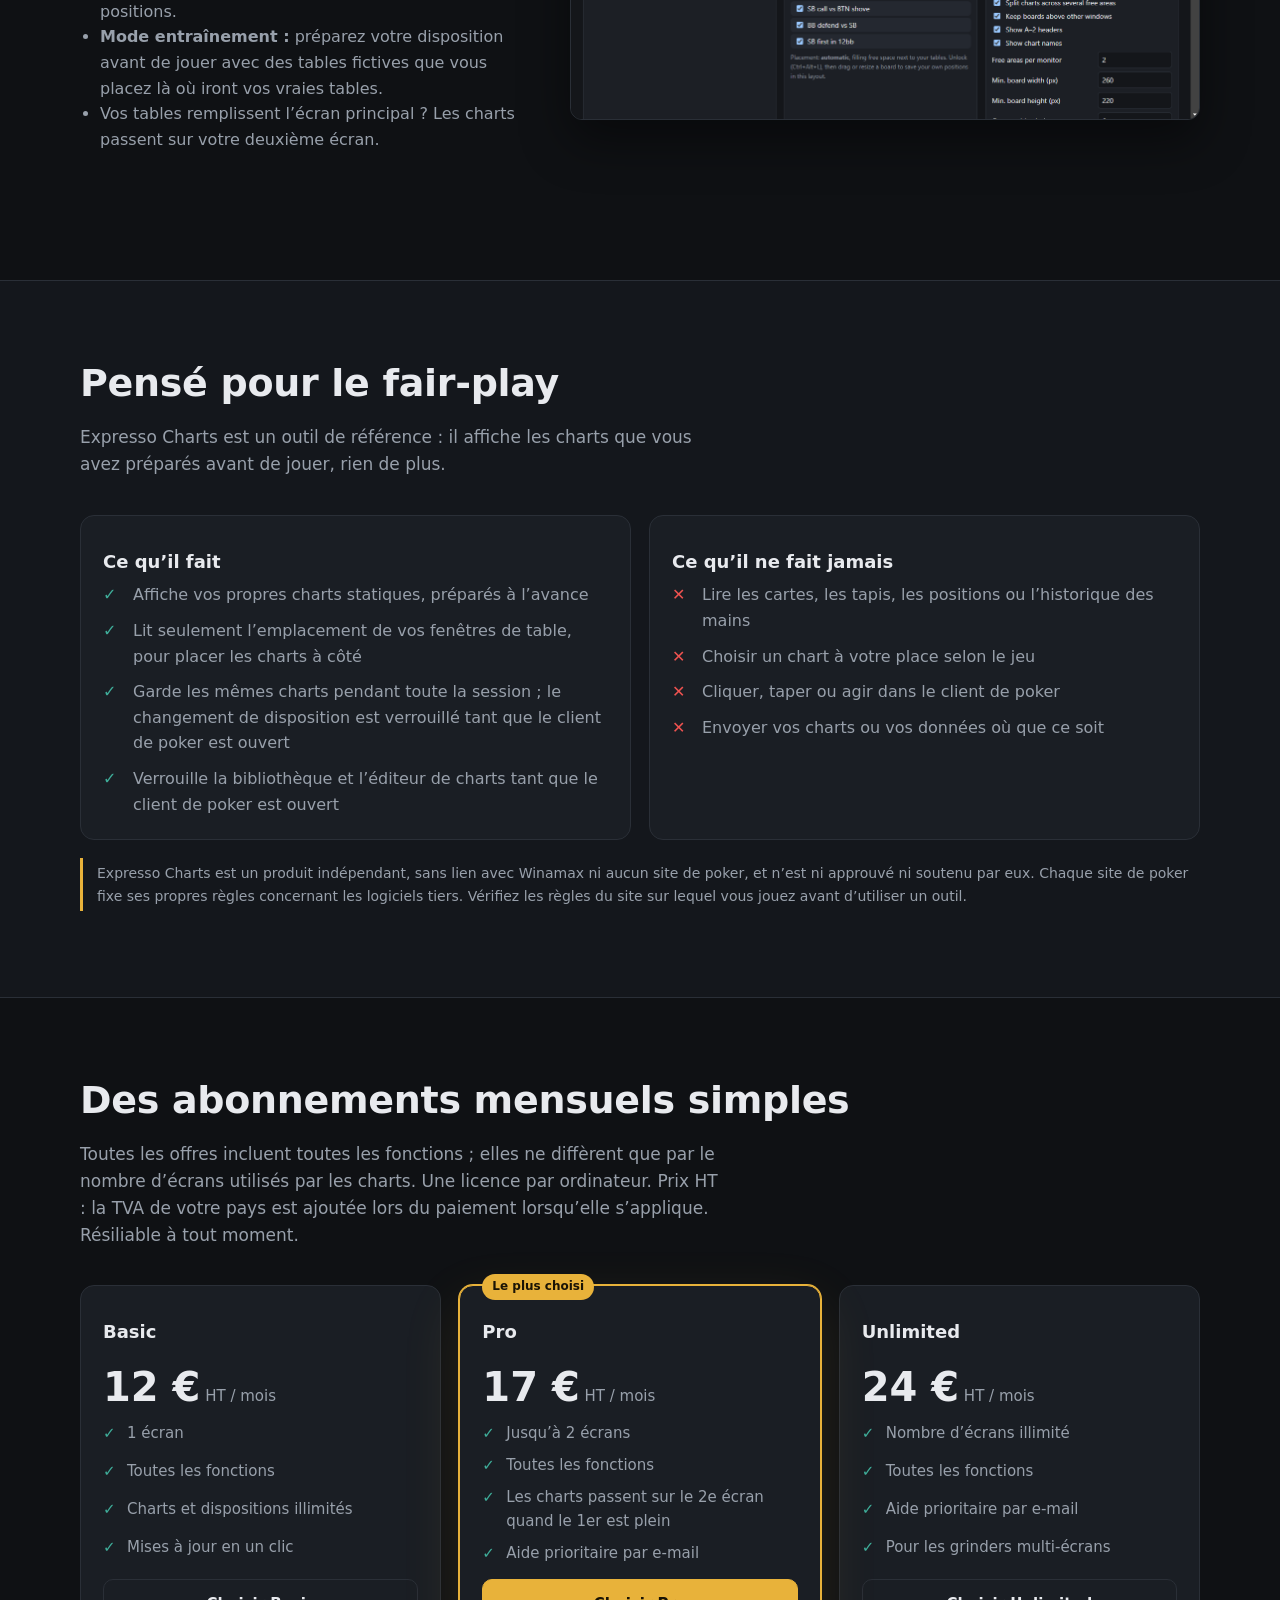
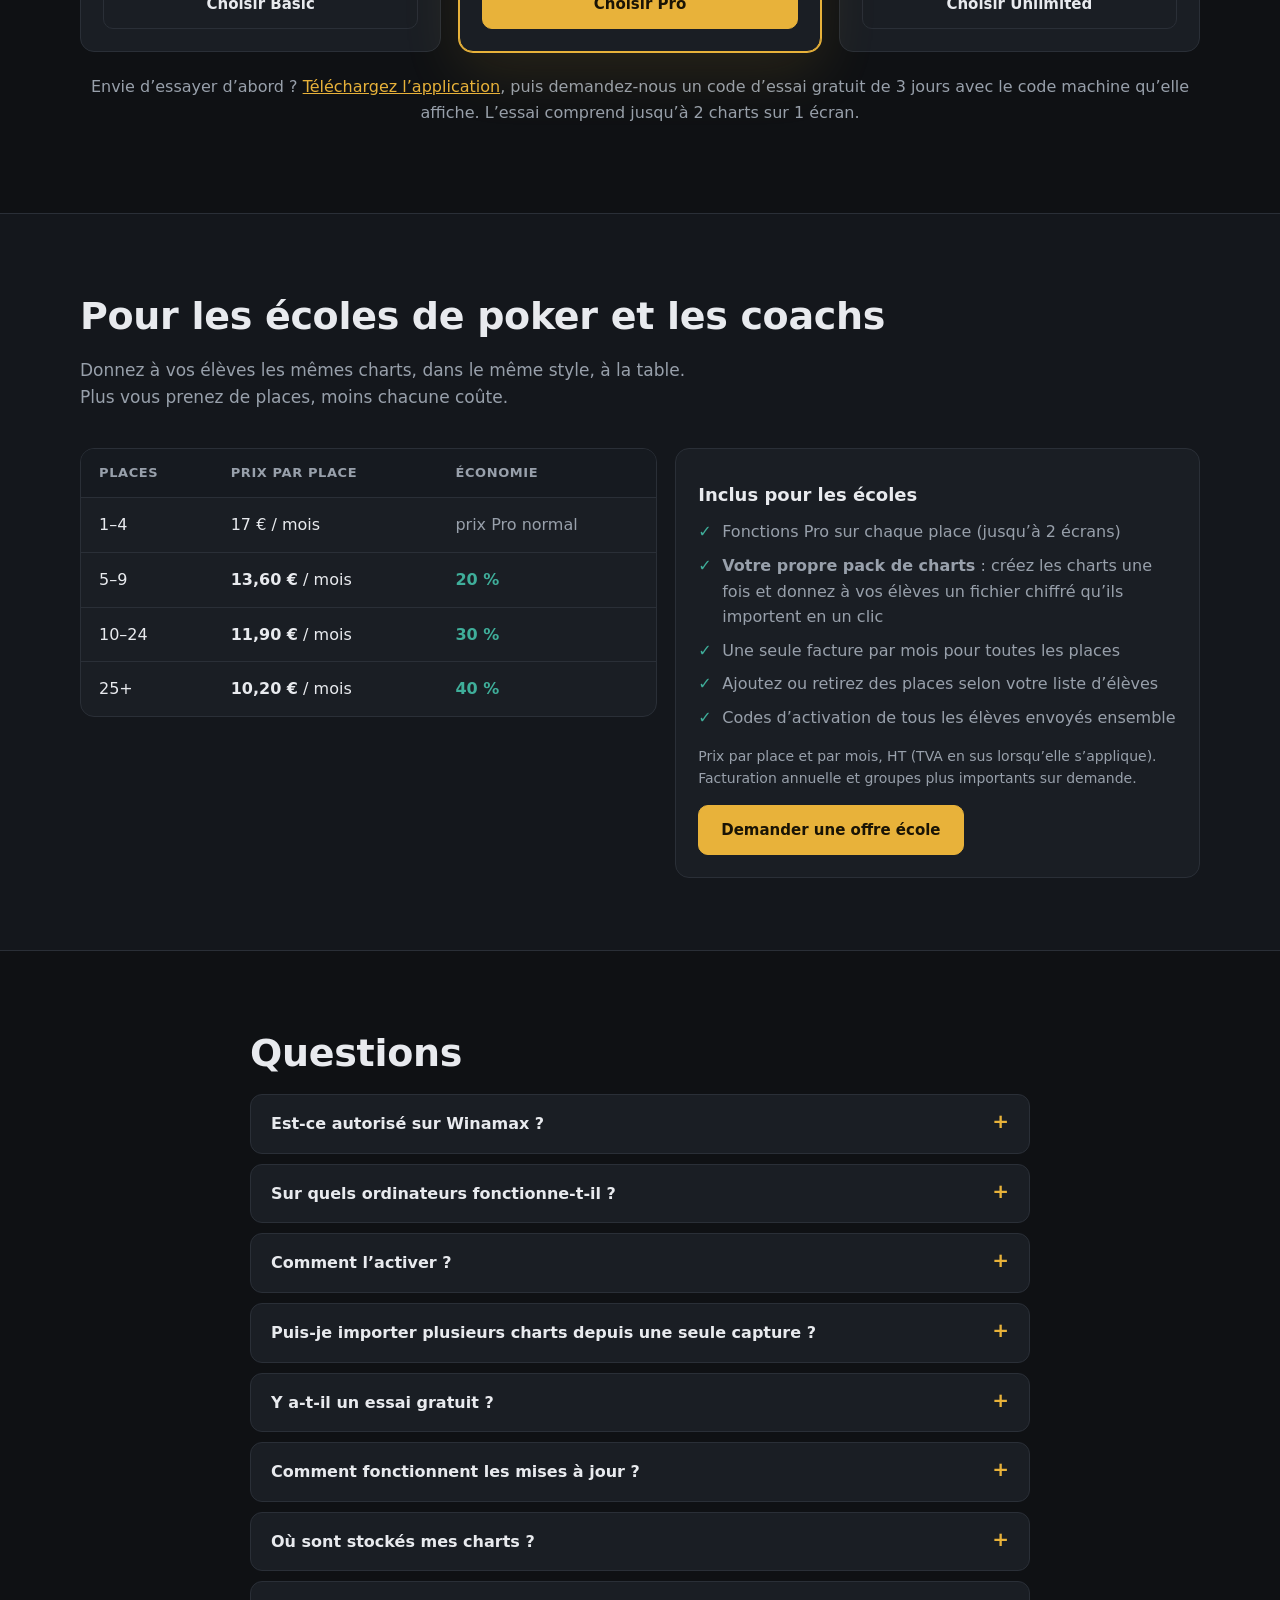
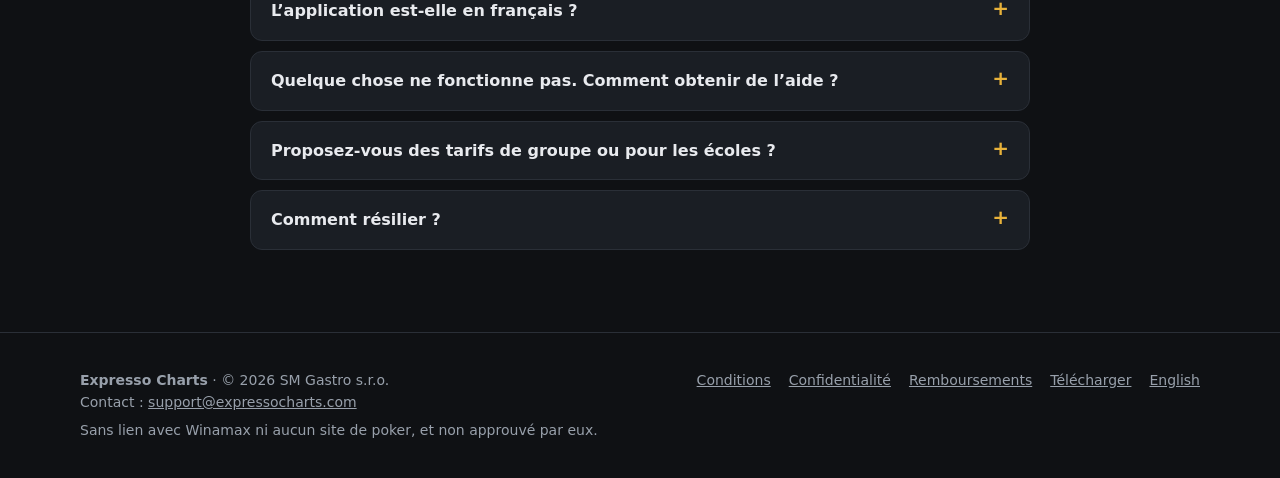
==== commit a8901490: "Update fr/index.html" ====
--- a/fr/index.html
+++ b/fr/index.html
@@ -189,11 +189,11 @@
   <section id="pricing">
     <div class="wrap">
       <h2>Des abonnements mensuels simples</h2>
-      <p class="section-lead">Toutes les offres incluent toutes les fonctions ; elles ne diffèrent que par le nombre d’écrans utilisés par les charts. Une licence par ordinateur. Prix TTC lorsque la TVA s’applique. Résiliable à tout moment.</p>
+      <p class="section-lead">Toutes les offres incluent toutes les fonctions ; elles ne diffèrent que par le nombre d’écrans utilisés par les charts. Une licence par ordinateur. Prix HT : la TVA de votre pays est ajoutée lors du paiement lorsqu’elle s’applique. Résiliable à tout moment.</p>
       <div class="prices">
         <div class="card price">
           <h3>Basic</h3>
-          <div class="amount">12 €<small> / mois</small></div>
+          <div class="amount">12 €<small> HT / mois</small></div>
           <ul>
             <li>1 écran</li>
             <li>Toutes les fonctions</li>
@@ -205,7 +205,7 @@
         <div class="card price featured">
           <span class="badge">Le plus choisi</span>
           <h3>Pro</h3>
-          <div class="amount">17 €<small> / mois</small></div>
+          <div class="amount">17 €<small> HT / mois</small></div>
           <ul>
             <li>Jusqu’à 2 écrans</li>
             <li>Toutes les fonctions</li>
@@ -216,7 +216,7 @@
         </div>
         <div class="card price">
           <h3>Unlimited</h3>
-          <div class="amount">24 €<small> / mois</small></div>
+          <div class="amount">24 €<small> HT / mois</small></div>
           <ul>
             <li>Nombre d’écrans illimité</li>
             <li>Toutes les fonctions</li>
@@ -253,7 +253,7 @@
             <li>Ajoutez ou retirez des places selon votre liste d’élèves</li>
             <li>Codes d’activation de tous les élèves envoyés ensemble</li>
           </ul>
-          <p class="muted" style="font-size:14px;margin:14px 0 0">Prix par place et par mois, TTC lorsque la TVA s’applique. Facturation annuelle et groupes plus importants sur demande.</p>
+          <p class="muted" style="font-size:14px;margin:14px 0 0">Prix par place et par mois, HT (TVA en sus lorsqu’elle s’applique). Facturation annuelle et groupes plus importants sur demande.</p>
           <a class="btn primary" style="margin-top:16px" data-school href="#">Demander une offre école</a>
         </div>
       </div>
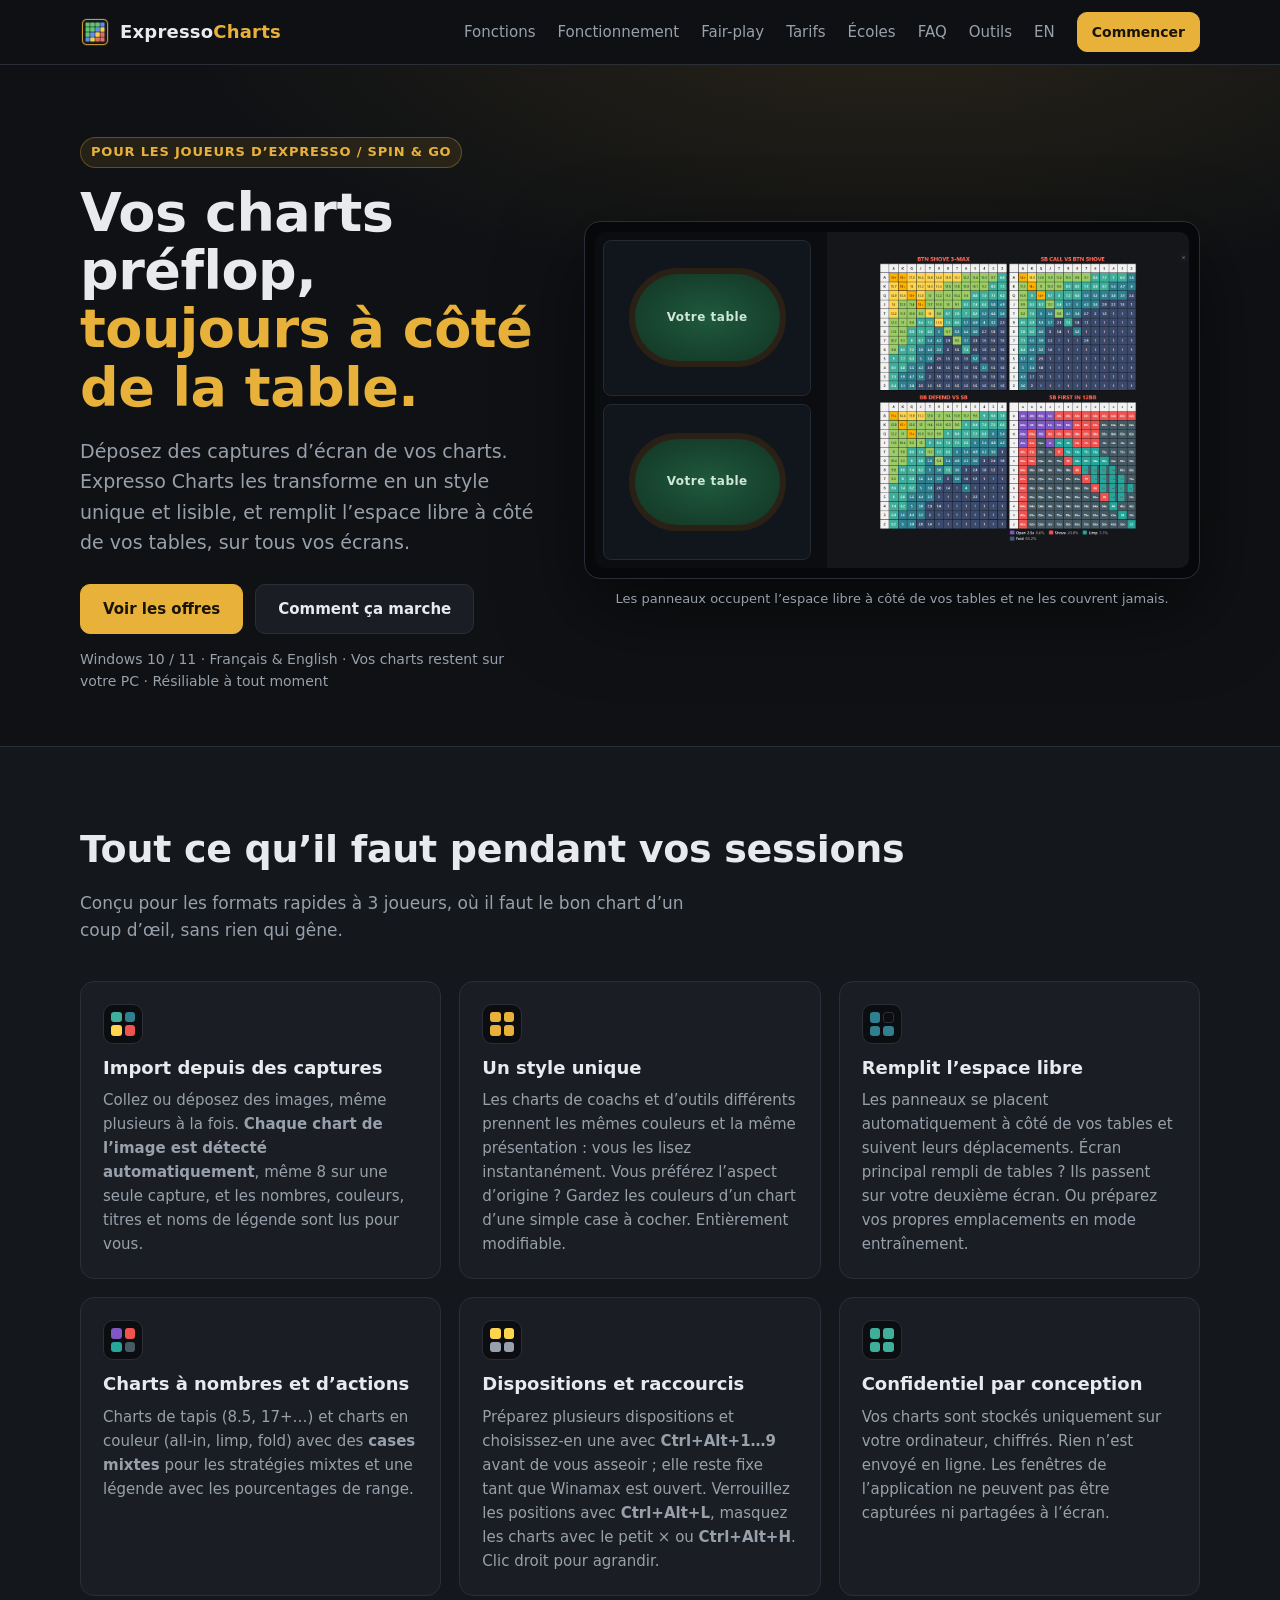
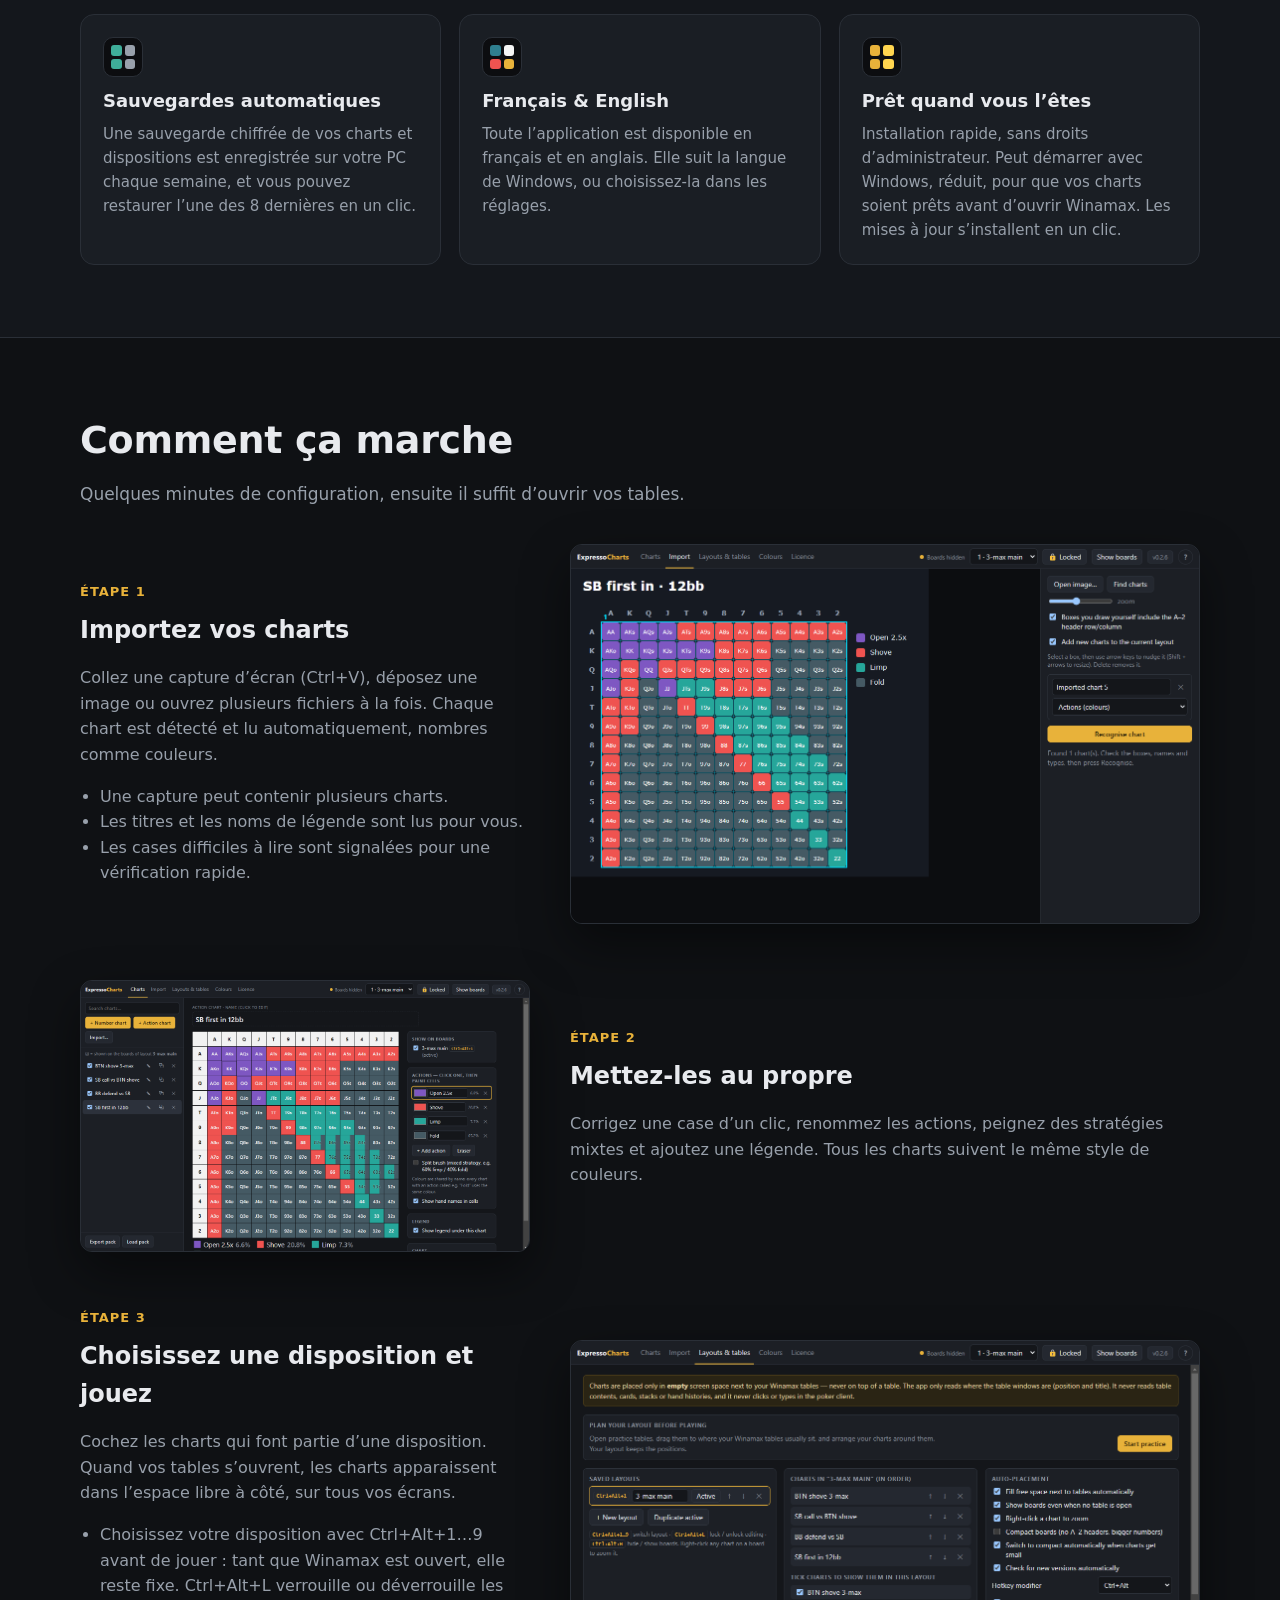
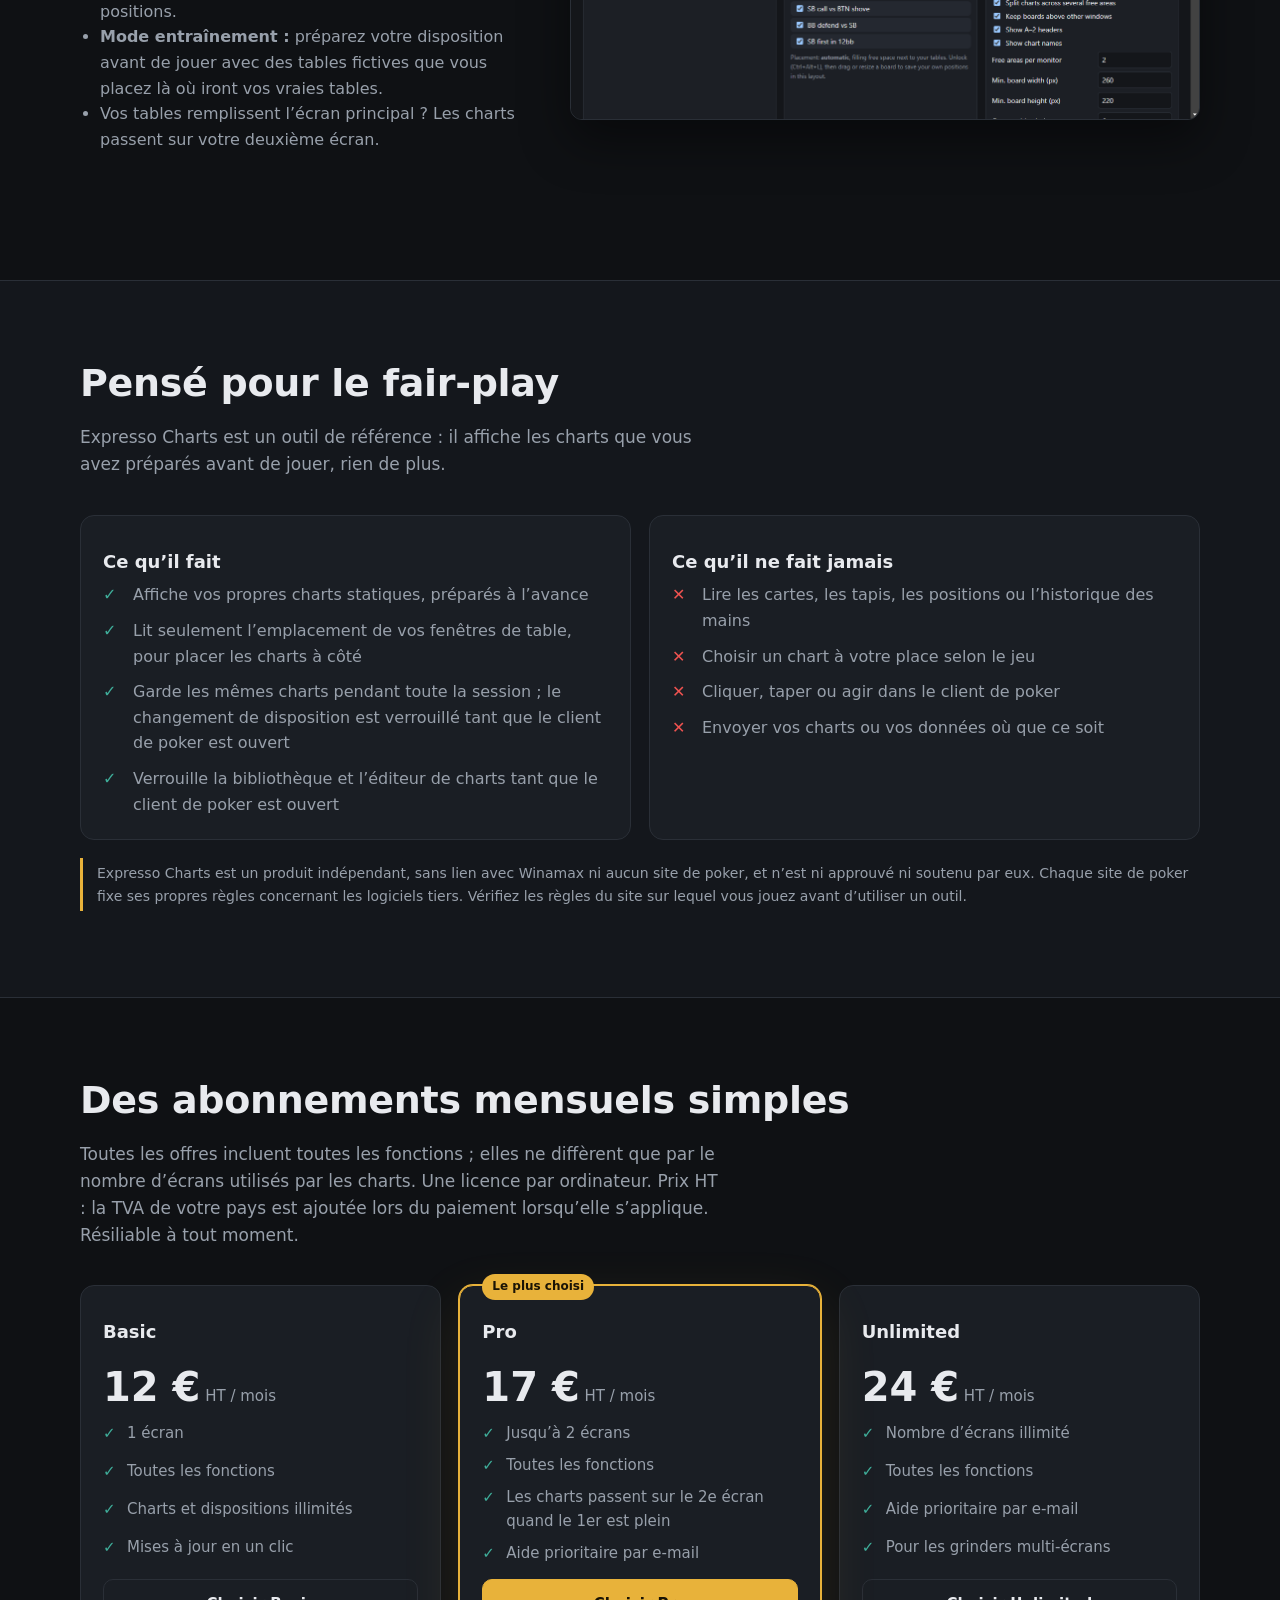
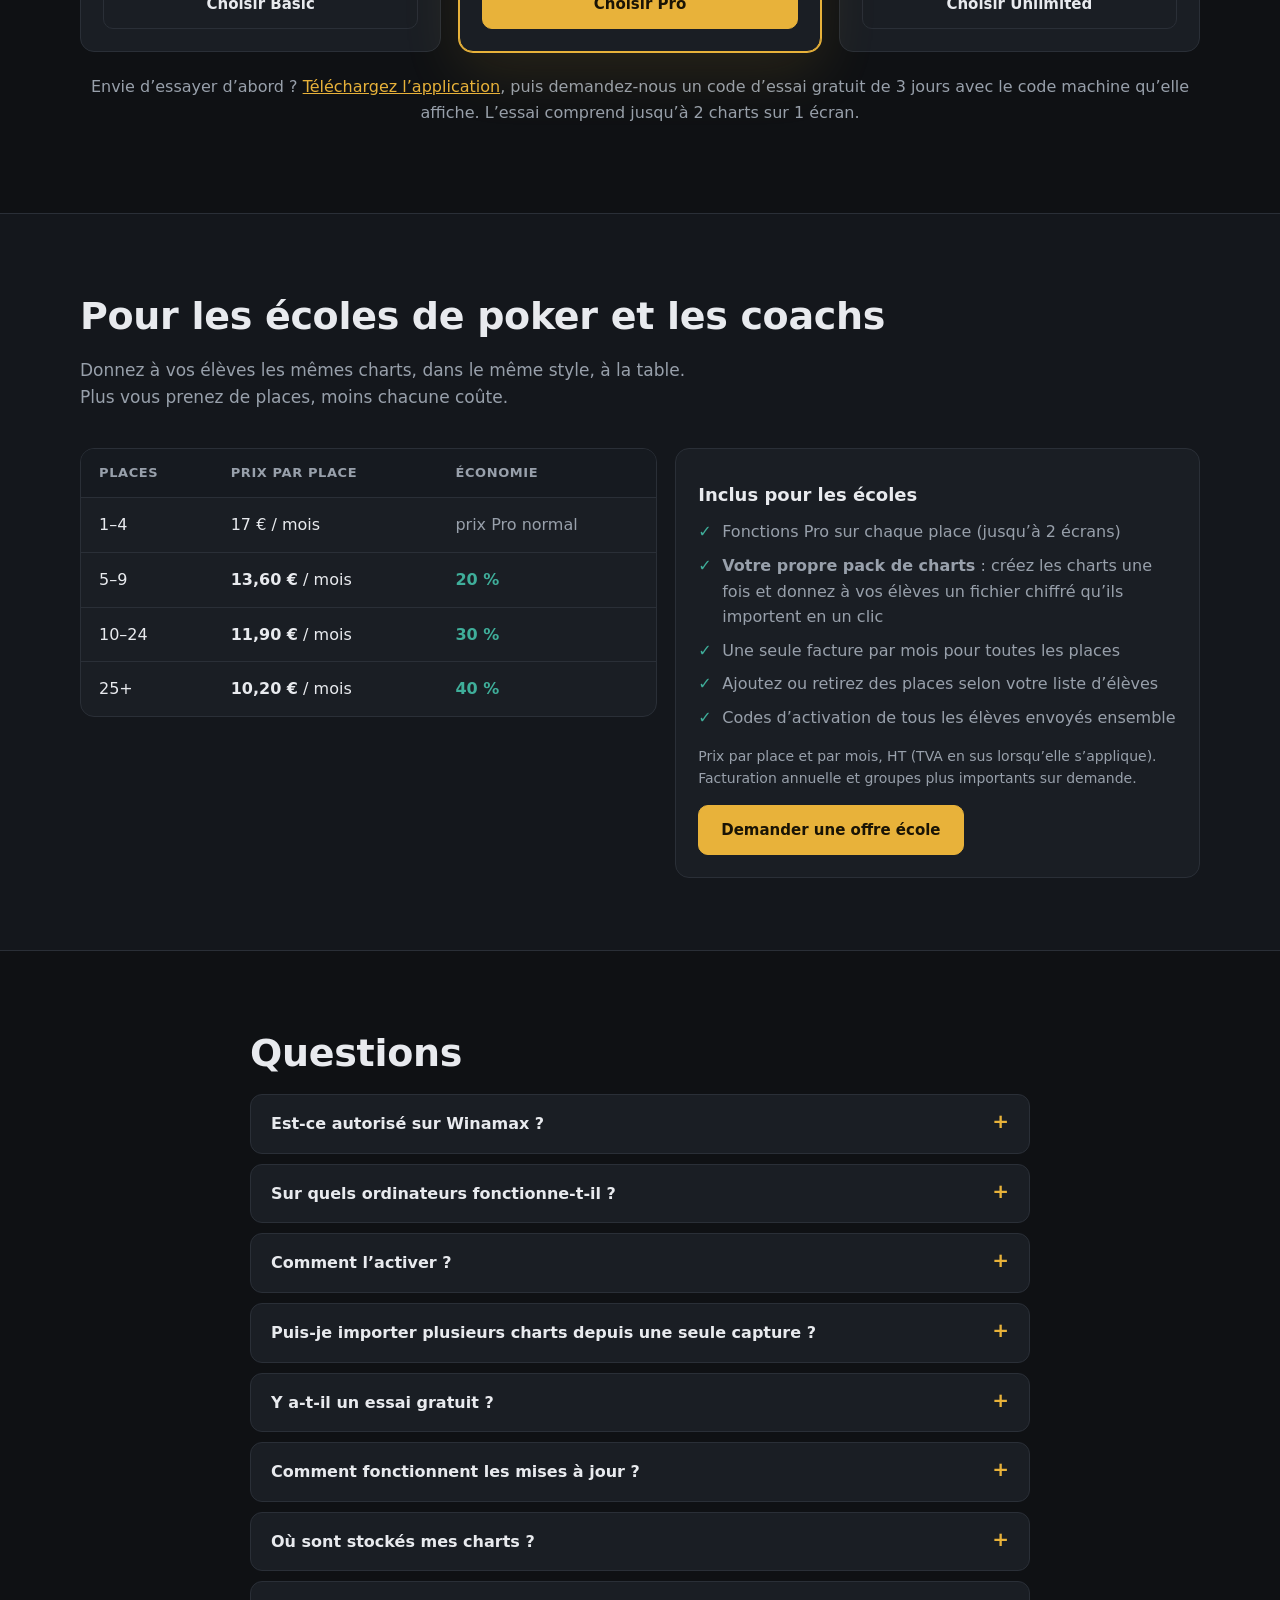
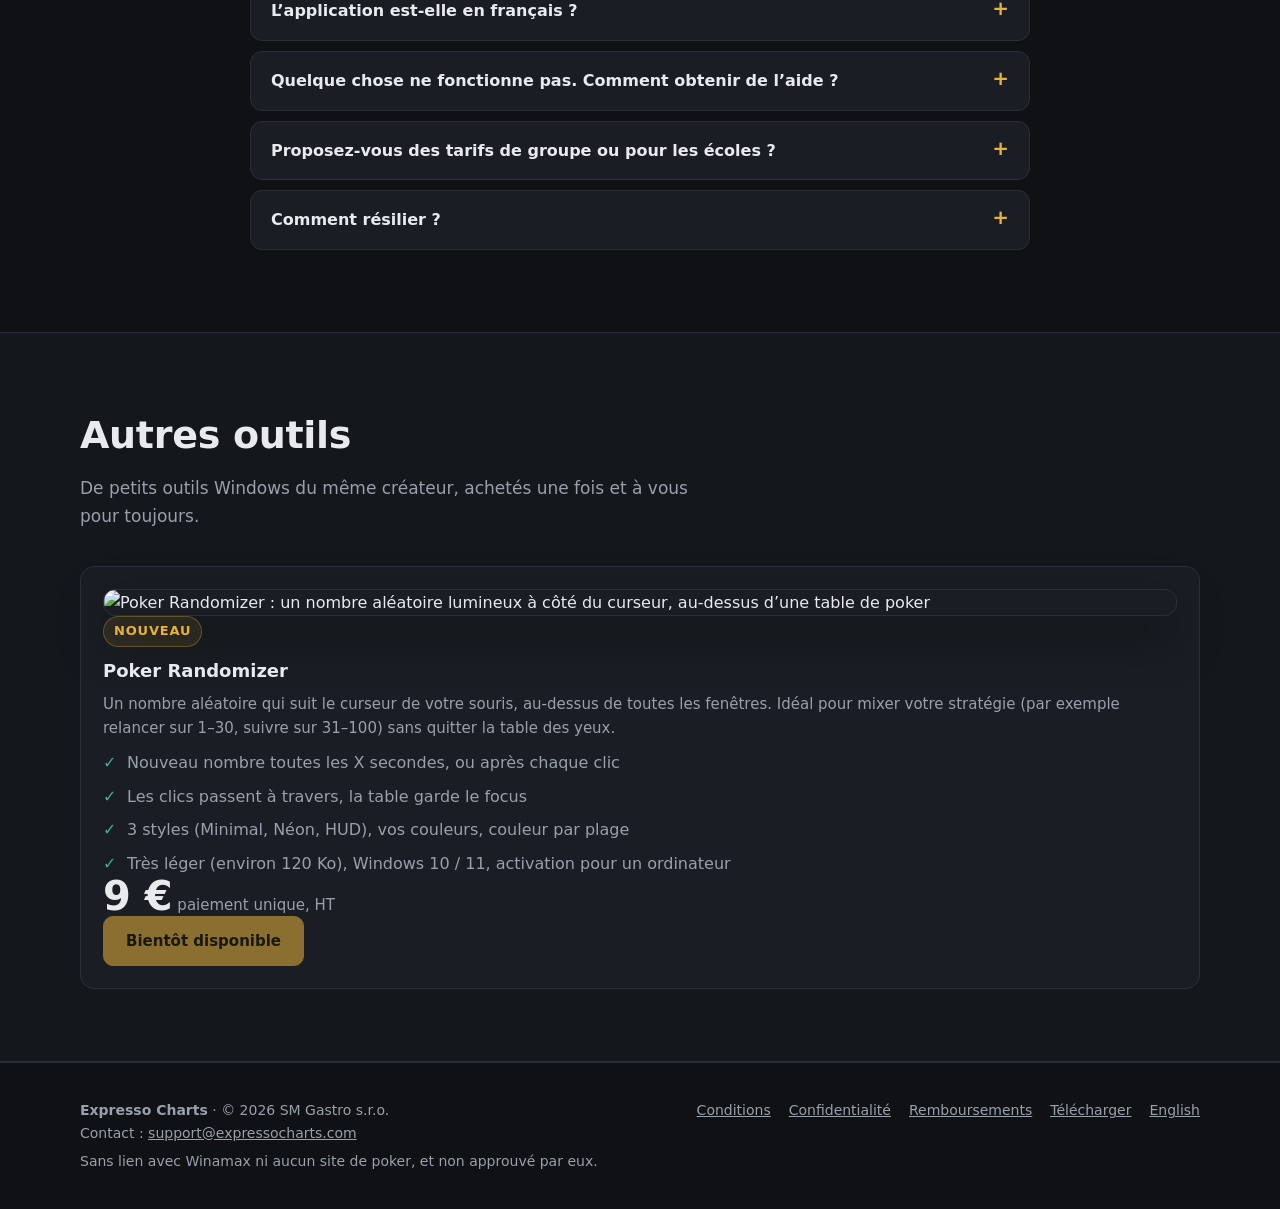
==== commit dfd40a67: "Update fr/index.html" ====
--- a/fr/index.html
+++ b/fr/index.html
@@ -11,7 +11,7 @@
 <link rel="alternate" hreflang="en" href="../index.html">
 <link rel="alternate" hreflang="fr" href="index.html">
 <link rel="icon" href="../img/icon.png">
-<link rel="stylesheet" href="../style.css?v=127205ea">
+<link rel="stylesheet" href="../style.css?v=5961886d">
 </head>
 <body>
 
@@ -26,6 +26,7 @@
       <a href="#pricing">Tarifs</a>
       <a href="#schools">Écoles</a>
       <a href="#faq">FAQ</a>
+      <a href="#tools">Outils</a>
       <a href="../index.html" lang="en" title="English version">EN</a>
       <a class="btn small primary" href="#pricing">Commencer</a>
     </nav>
@@ -309,6 +310,30 @@
       </details>
     </div>
   </section>
+  <section id="tools" class="alt">
+    <div class="wrap">
+      <h2>Autres outils</h2>
+      <p class="section-lead">De petits outils Windows du même créateur, achetés une fois et à vous pour toujours.</p>
+      <div class="tool card">
+        <img class="shot" src="../img/randomizer-1.png" alt="Poker Randomizer : un nombre aléatoire lumineux à côté du curseur, au-dessus d’une table de poker">
+        <div>
+          <span class="eyebrow">Nouveau</span>
+          <h3>Poker Randomizer</h3>
+          <p>Un nombre aléatoire qui suit le curseur de votre souris, au-dessus de toutes les fenêtres. Idéal pour mixer votre stratégie (par exemple relancer sur 1–30, suivre sur 31–100) sans quitter la table des yeux.</p>
+          <ul class="checks">
+            <li>Nouveau nombre toutes les X secondes, ou après chaque clic</li>
+            <li>Les clics passent à travers, la table garde le focus</li>
+            <li>3 styles (Minimal, Néon, HUD), vos couleurs, couleur par plage</li>
+            <li>Très léger (environ 120 Ko), Windows 10 / 11, activation pour un ordinateur</li>
+          </ul>
+          <div class="tool-buy">
+            <div class="amount">9 €<small> paiement unique, HT</small></div>
+            <a class="btn primary" data-plan="randomizer">Acheter Poker Randomizer</a>
+          </div>
+        </div>
+      </div>
+    </div>
+  </section>
 </main>
 
 <footer>
@@ -328,6 +353,6 @@
   </div>
 </footer>
 
-<script src="../site.js?v=dddf3c20"></script>
+<script src="../site.js?v=4d59335e"></script>
 </body>
 </html>
--- a/style.css
+++ b/style.css
@@ -160,3 +160,12 @@
 ul.checks li::before { content: '✓'; position: absolute; left: 0; color: var(--green); font-weight: 800; }
 @media (max-width: 960px) { .school { grid-template-columns: 1fr; } }
 @media (max-width: 520px) { .tiers th, .tiers td { padding: 10px 10px; font-size: 14px; } }
+
+/* Contact dialog (school offers) */
+.contact-dlg { position: fixed; inset: 0; z-index: 50; display: flex; align-items: center; justify-content: center; background: rgba(0,0,0,.6); padding: 16px; }
+.contact-dlg .card { max-width: 440px; width: 100%; position: relative; }
+.contact-dlg h3 { margin-top: 0; }
+.contact-dlg .addr { display: flex; gap: 8px; align-items: center; margin: 14px 0; padding: 10px 12px; border: 1px solid var(--line); border-radius: 10px; background: var(--bg2); font-weight: 700; word-break: break-all; }
+.contact-dlg .addr span { flex: 1; }
+.contact-dlg .row { display: flex; gap: 10px; flex-wrap: wrap; }
+.contact-dlg .x { position: absolute; top: 10px; right: 12px; background: none; border: 0; color: var(--muted); font-size: 22px; cursor: pointer; }
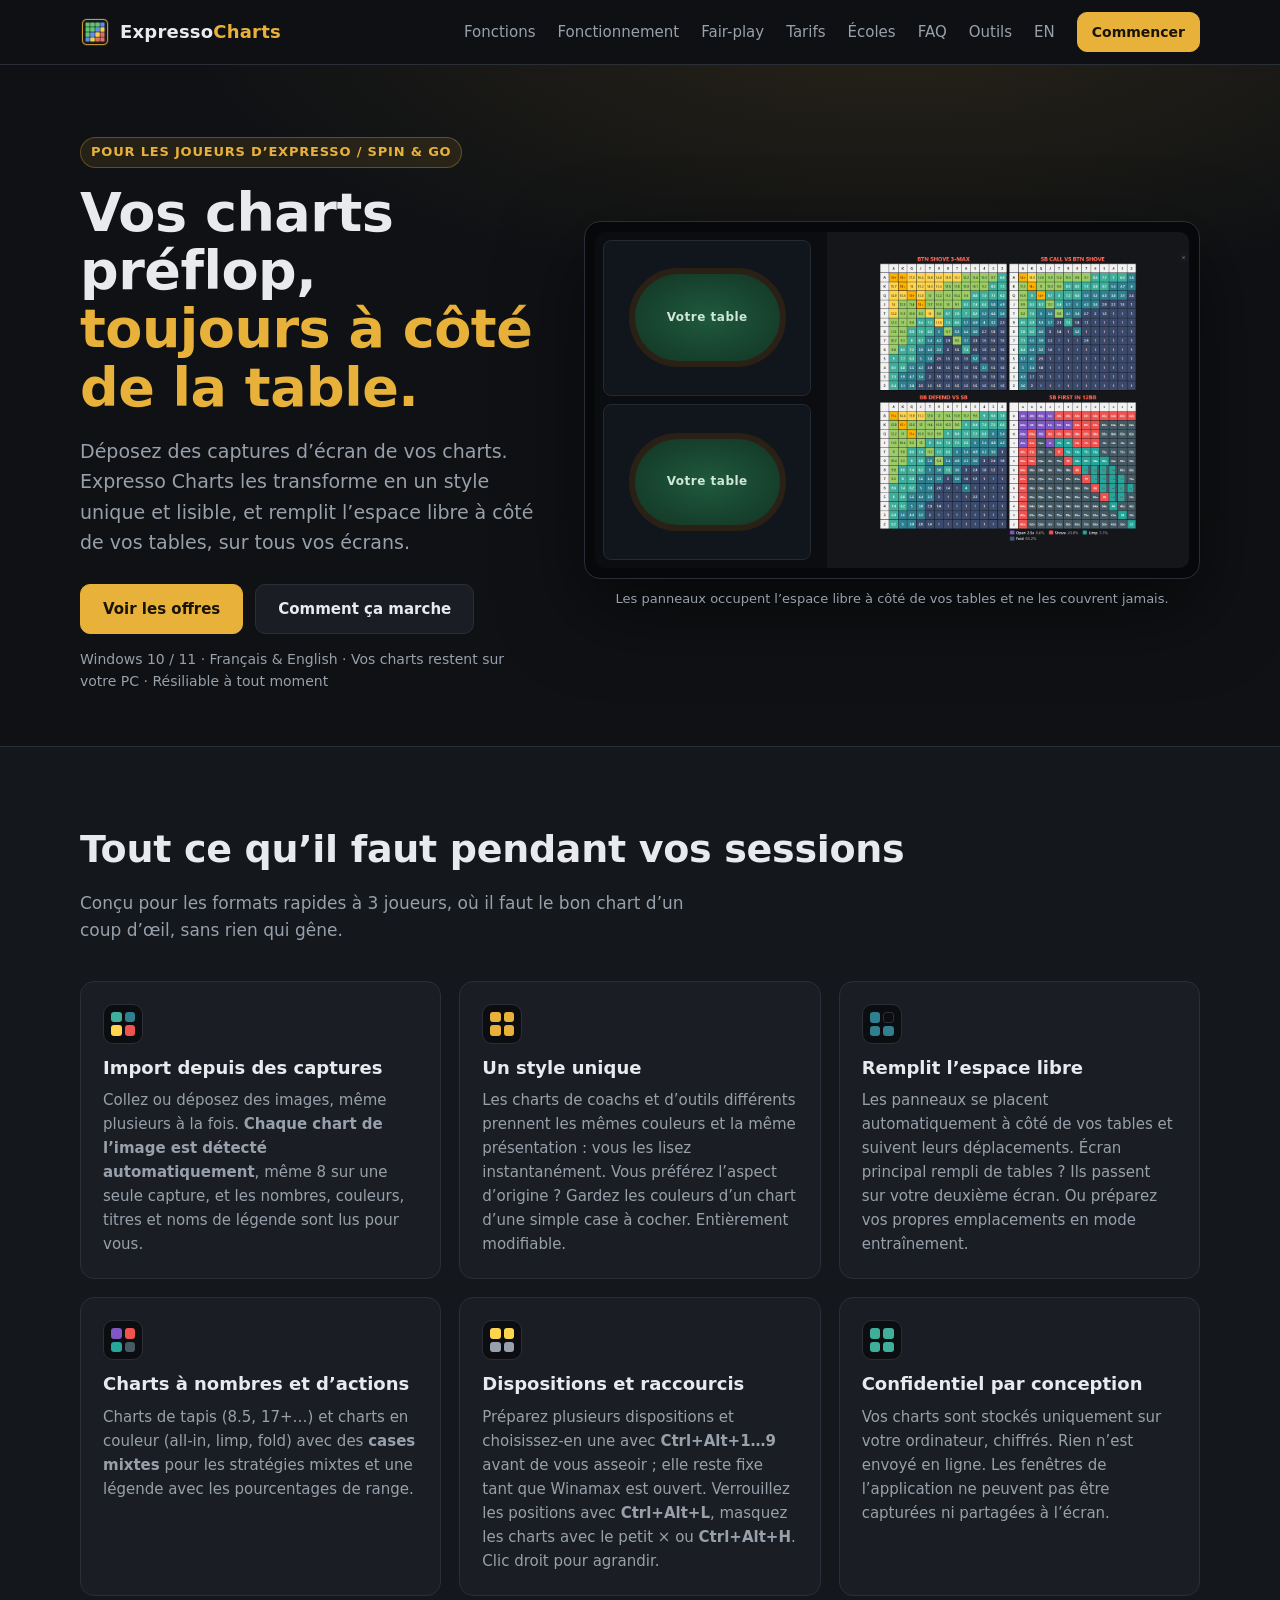
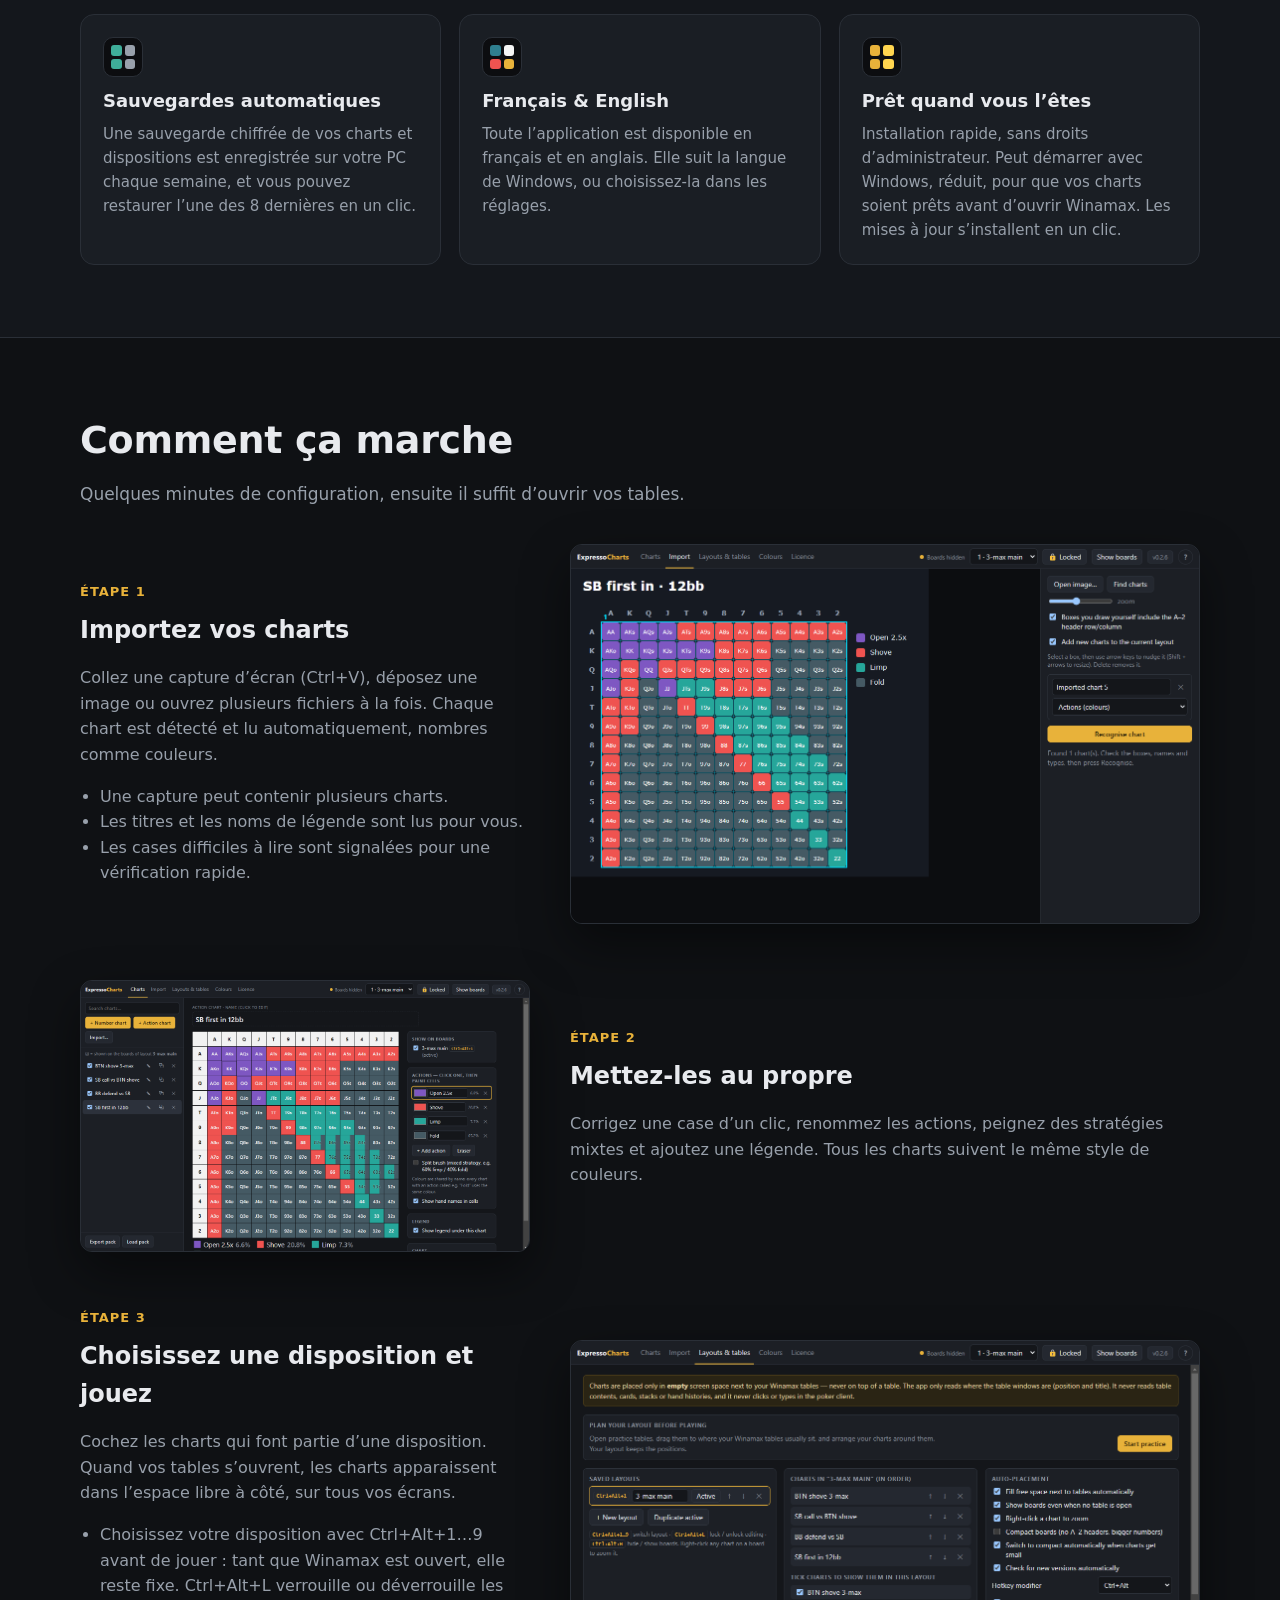
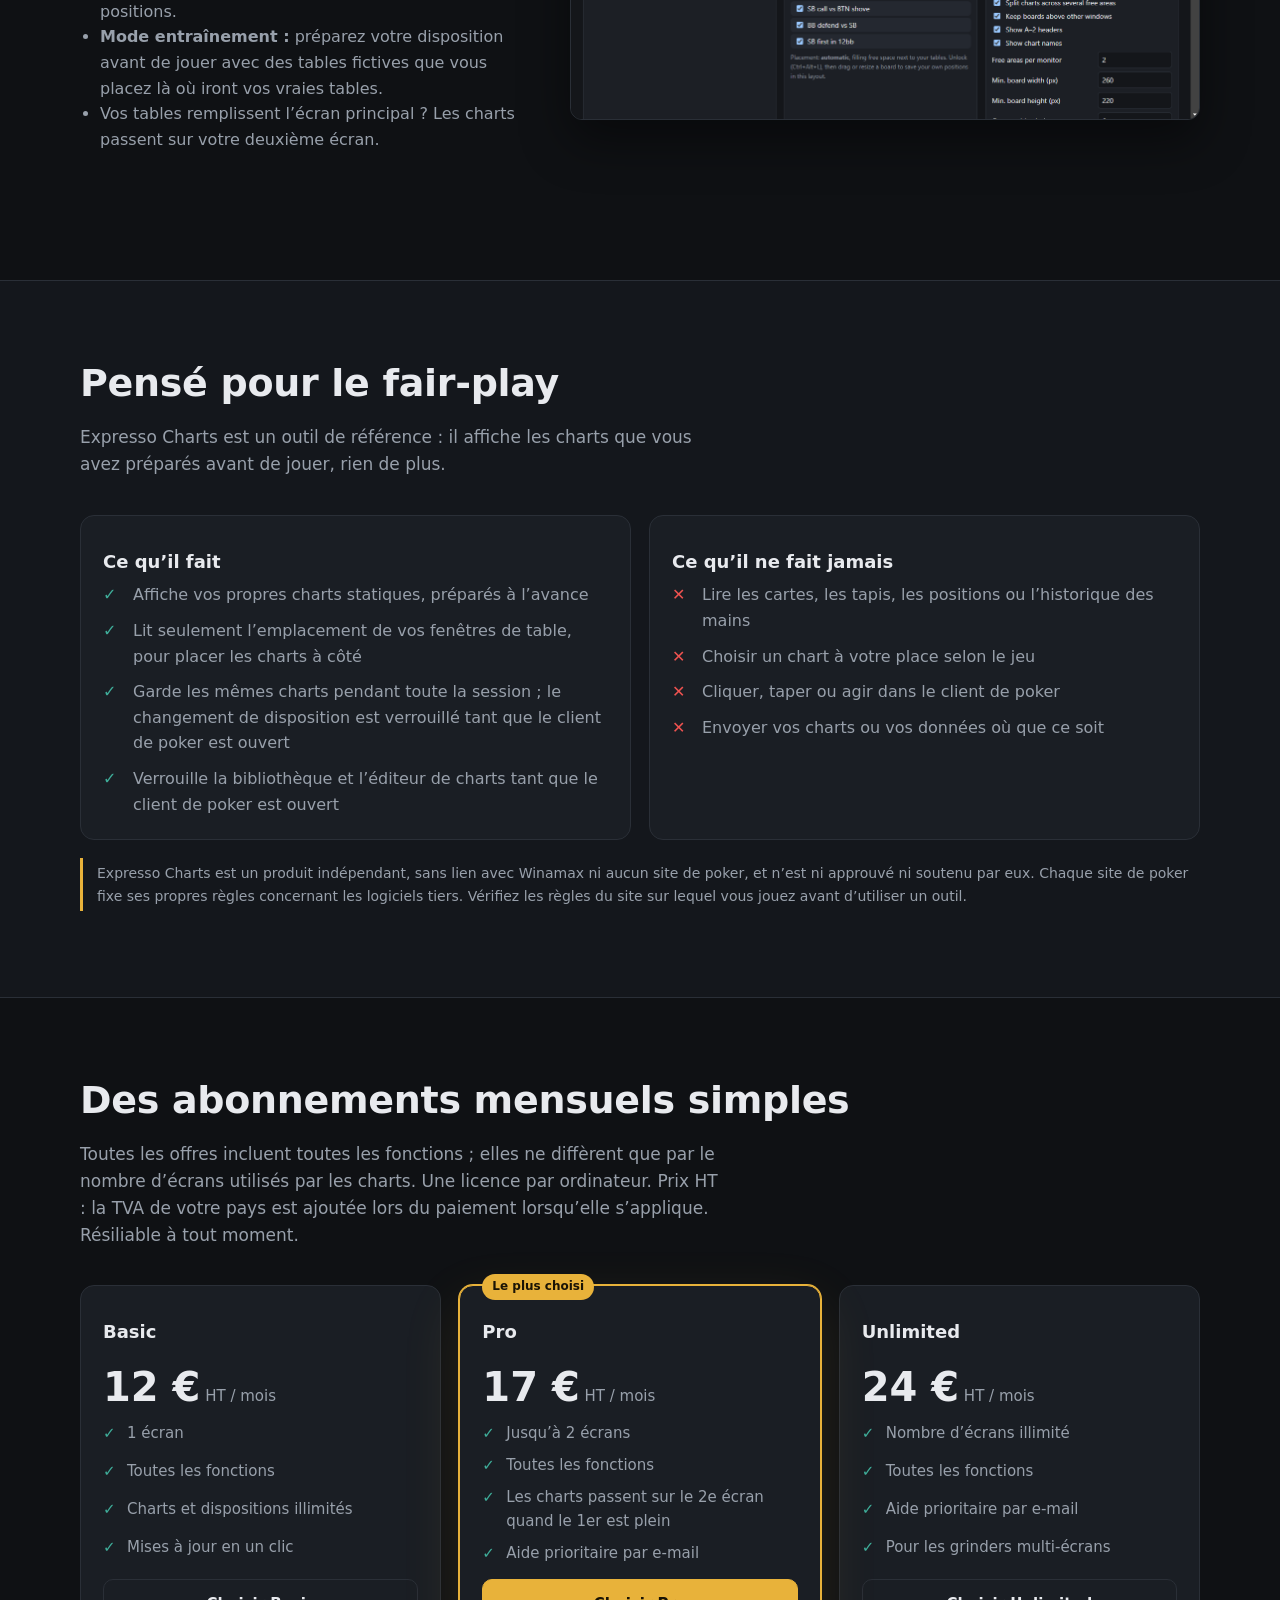
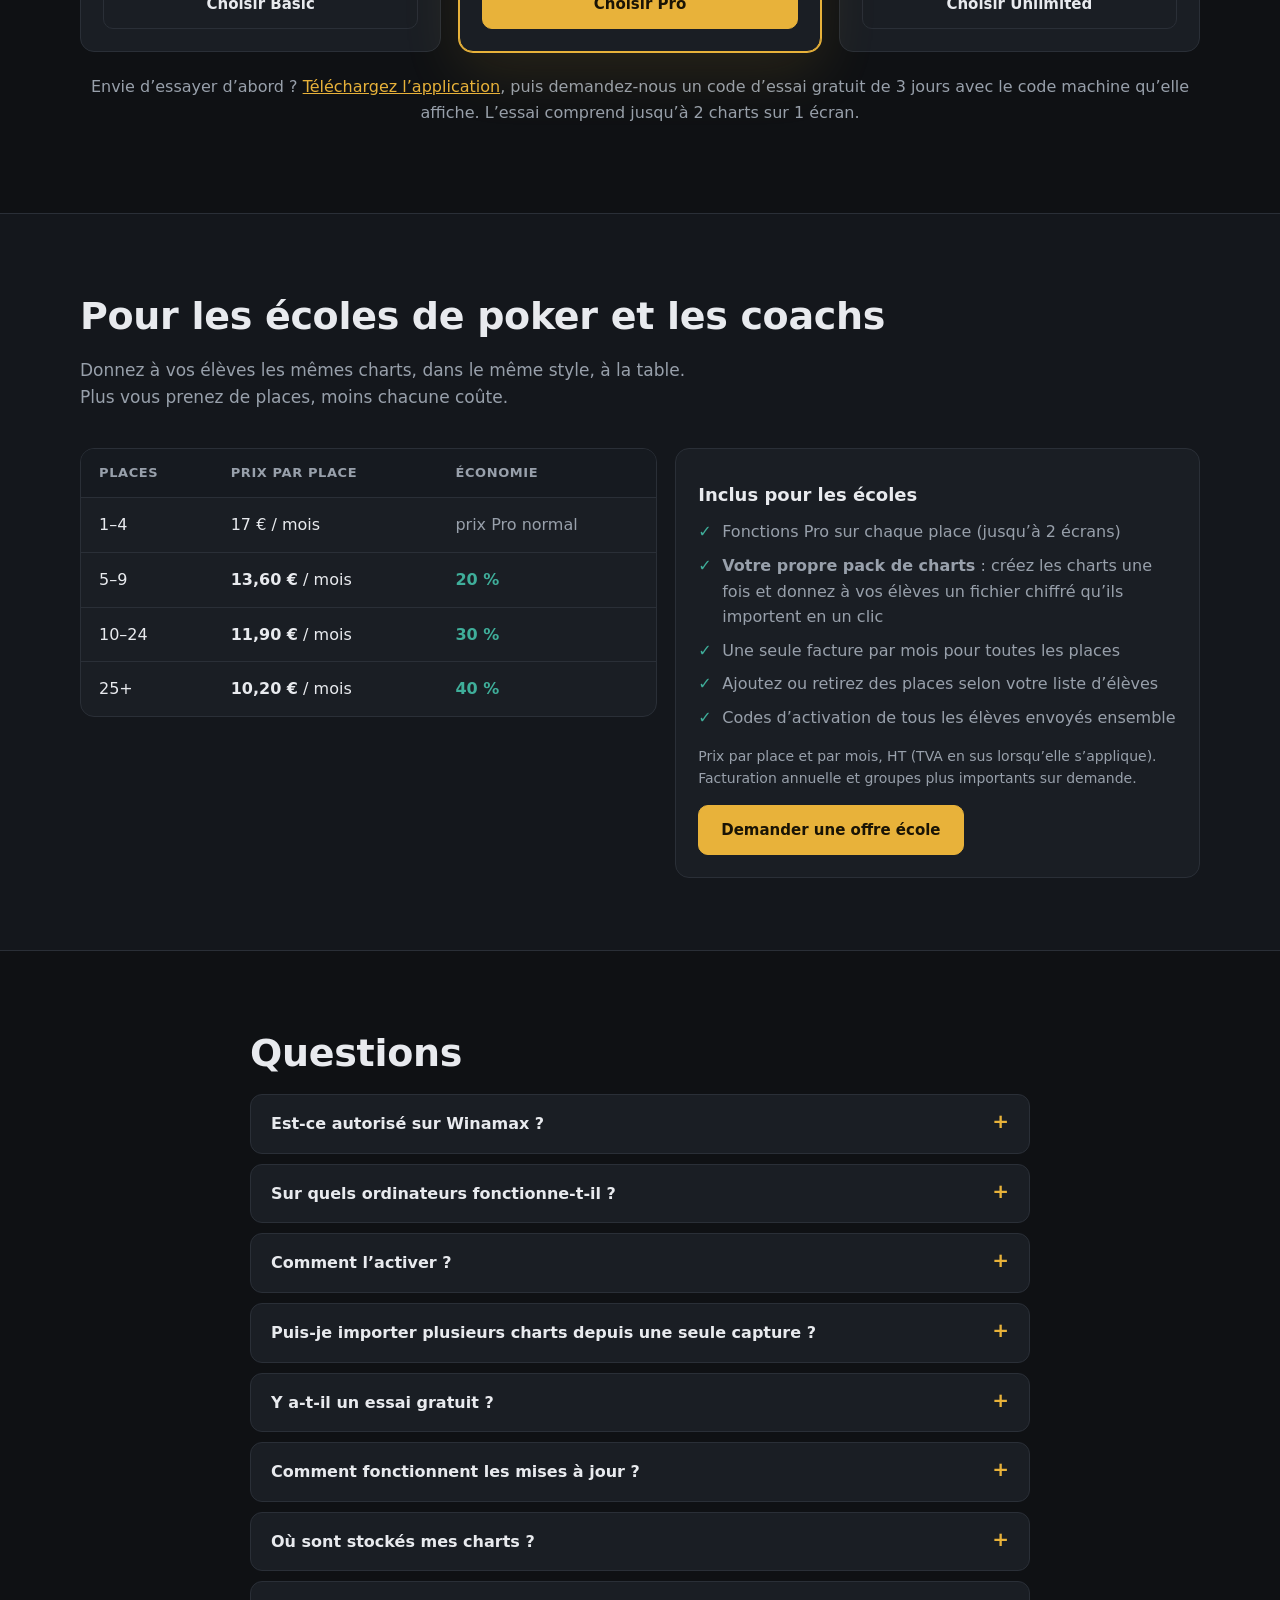
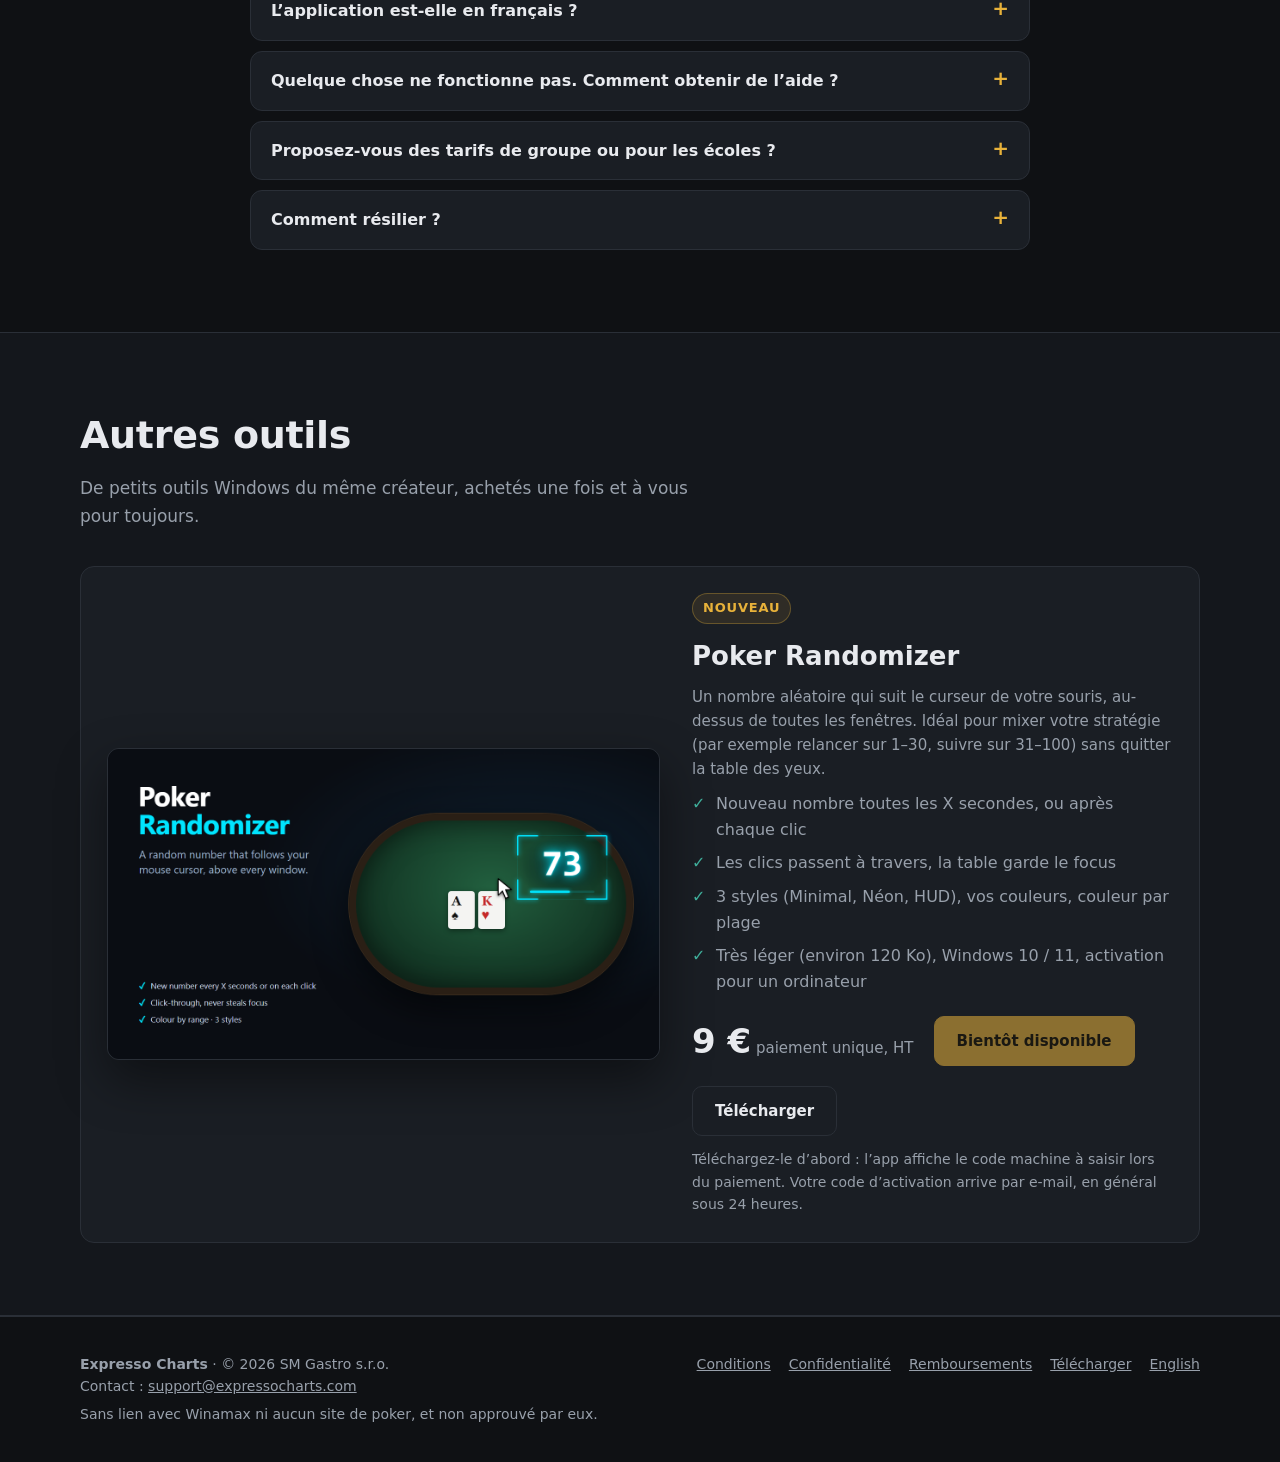
==== commit c6ad3f68: "Update fr/index.html" ====
--- a/fr/index.html
+++ b/fr/index.html
@@ -1,358 +1,360 @@
-<!doctype html>
-<html lang="fr">
-<head>
-<meta charset="utf-8">
-<meta name="viewport" content="width=device-width, initial-scale=1">
-<title>Expresso Charts · Vos charts préflop à côté de vos tables Expresso</title>
-<meta name="description" content="Transformez les captures d’écran de vos charts préflop en un style unique et lisible, et gardez-les à côté de vos tables Expresso, sur tous vos écrans. Application Windows avec dispositions, raccourcis et stratégies mixtes.">
-<meta property="og:title" content="Expresso Charts">
-<meta property="og:description" content="Vos charts préflop, toujours à côté de la table.">
-<meta property="og:image" content="../img/board.png">
-<link rel="alternate" hreflang="en" href="../index.html">
-<link rel="alternate" hreflang="fr" href="index.html">
-<link rel="icon" href="../img/icon.png">
-<link rel="stylesheet" href="../style.css?v=5961886d">
-</head>
-<body>
-
-<header class="top">
-  <div class="wrap">
-    <a class="logo" href="#"><img src="../img/icon.png" alt=""><b>Expresso<span>Charts</span></b></a>
-    <button id="menu-btn" aria-label="Menu">☰</button>
-    <nav class="nav">
-      <a href="#features">Fonctions</a>
-      <a href="#how">Fonctionnement</a>
-      <a href="#fair">Fair-play</a>
-      <a href="#pricing">Tarifs</a>
-      <a href="#schools">Écoles</a>
-      <a href="#faq">FAQ</a>
-      <a href="#tools">Outils</a>
-      <a href="../index.html" lang="en" title="English version">EN</a>
-      <a class="btn small primary" href="#pricing">Commencer</a>
-    </nav>
-  </div>
-</header>
-
-<main>
-  <section class="hero">
-    <div class="wrap">
-      <div>
-        <span class="eyebrow">Pour les joueurs d’Expresso / Spin &amp; Go</span>
-        <h1>Vos charts préflop, <em>toujours à côté de la table.</em></h1>
-        <p class="lead">Déposez des captures d’écran de vos charts. Expresso Charts les transforme en un style unique et lisible, et remplit l’espace libre à côté de vos tables, sur tous vos écrans.</p>
-        <div class="cta">
-          <a class="btn primary" href="#pricing">Voir les offres</a>
-          <a class="btn" href="#how">Comment ça marche</a>
-        </div>
-        <p class="hero-note">Windows 10 / 11 · Français &amp; English · Vos charts restent sur votre PC · Résiliable à tout moment</p>
-      </div>
-      <div>
-        <div class="screen">
-          <div class="screen-inner">
-            <div class="table-mock">
-              <div class="t"><span>Votre table</span></div>
-              <div class="t"><span>Votre table</span></div>
-            </div>
-            <div class="board-shot"><img src="../img/board.png" alt="Panneau avec quatre charts : trois charts à nombres et un chart d’actions avec légende"></div>
-          </div>
-        </div>
-        <p class="screen-caption">Les panneaux occupent l’espace libre à côté de vos tables et ne les couvrent jamais.</p>
-      </div>
-    </div>
-  </section>
-
-  <section id="features" class="alt">
-    <div class="wrap">
-      <h2>Tout ce qu’il faut pendant vos sessions</h2>
-      <p class="section-lead">Conçu pour les formats rapides à 3 joueurs, où il faut le bon chart d’un coup d’œil, sans rien qui gêne.</p>
-      <div class="grid3">
-        <div class="card">
-          <div class="ico"><i style="background:var(--green)"></i><i style="background:var(--blue)"></i><i style="background:var(--yellow)"></i><i style="background:var(--red)"></i></div>
-          <h3>Import depuis des captures</h3>
-          <p>Collez ou déposez des images, même plusieurs à la fois. <b>Chaque chart de l’image est détecté automatiquement</b>, même 8 sur une seule capture, et les nombres, couleurs, titres et noms de légende sont lus pour vous.</p>
-        </div>
-        <div class="card">
-          <div class="ico"><i style="background:var(--accent)"></i><i style="background:var(--accent)"></i><i style="background:var(--accent)"></i><i style="background:var(--accent)"></i></div>
-          <h3>Un style unique</h3>
-          <p>Les charts de coachs et d’outils différents prennent les mêmes couleurs et la même présentation : vous les lisez instantanément. Vous préférez l’aspect d’origine ? Gardez les couleurs d’un chart d’une simple case à cocher. Entièrement modifiable.</p>
-        </div>
-        <div class="card">
-          <div class="ico"><i style="background:var(--blue)"></i><i style="background:#0c0d10;border:1px solid var(--line)"></i><i style="background:var(--blue)"></i><i style="background:var(--blue)"></i></div>
-          <h3>Remplit l’espace libre</h3>
-          <p>Les panneaux se placent automatiquement à côté de vos tables et suivent leurs déplacements. Écran principal rempli de tables ? Ils passent sur votre deuxième écran. Ou préparez vos propres emplacements en mode entraînement.</p>
-        </div>
-        <div class="card">
-          <div class="ico"><i style="background:#7e57c2"></i><i style="background:#ef5350"></i><i style="background:#26a69a"></i><i style="background:#455a64"></i></div>
-          <h3>Charts à nombres et d’actions</h3>
-          <p>Charts de tapis (8.5, 17+…) et charts en couleur (all-in, limp, fold) avec des <b>cases mixtes</b> pour les stratégies mixtes et une légende avec les pourcentages de range.</p>
-        </div>
-        <div class="card">
-          <div class="ico"><i style="background:var(--yellow)"></i><i style="background:var(--yellow)"></i><i style="background:var(--muted)"></i><i style="background:var(--muted)"></i></div>
-          <h3>Dispositions et raccourcis</h3>
-          <p>Préparez plusieurs dispositions et choisissez-en une avec <b>Ctrl+Alt+1…9</b> avant de vous asseoir ; elle reste fixe tant que Winamax est ouvert. Verrouillez les positions avec <b>Ctrl+Alt+L</b>, masquez les charts avec le petit × ou <b>Ctrl+Alt+H</b>. Clic droit pour agrandir.</p>
-        </div>
-        <div class="card">
-          <div class="ico"><i style="background:var(--green)"></i><i style="background:var(--green)"></i><i style="background:var(--green)"></i><i style="background:var(--green)"></i></div>
-          <h3>Confidentiel par conception</h3>
-          <p>Vos charts sont stockés uniquement sur votre ordinateur, chiffrés. Rien n’est envoyé en ligne. Les fenêtres de l’application ne peuvent pas être capturées ni partagées à l’écran.</p>
-        </div>
-        <div class="card">
-          <div class="ico"><i style="background:var(--green)"></i><i style="background:var(--muted)"></i><i style="background:var(--green)"></i><i style="background:var(--muted)"></i></div>
-          <h3>Sauvegardes automatiques</h3>
-          <p>Une sauvegarde chiffrée de vos charts et dispositions est enregistrée sur votre PC chaque semaine, et vous pouvez restaurer l’une des 8 dernières en un clic.</p>
-        </div>
-        <div class="card">
-          <div class="ico"><i style="background:var(--blue)"></i><i style="background:#f5f5f5"></i><i style="background:var(--red)"></i><i style="background:var(--accent)"></i></div>
-          <h3>Français &amp; English</h3>
-          <p>Toute l’application est disponible en français et en anglais. Elle suit la langue de Windows, ou choisissez-la dans les réglages.</p>
-        </div>
-        <div class="card">
-          <div class="ico"><i style="background:var(--accent)"></i><i style="background:var(--yellow)"></i><i style="background:var(--accent)"></i><i style="background:var(--yellow)"></i></div>
-          <h3>Prêt quand vous l’êtes</h3>
-          <p>Installation rapide, sans droits d’administrateur. Peut démarrer avec Windows, réduit, pour que vos charts soient prêts avant d’ouvrir Winamax. Les mises à jour s’installent en un clic.</p>
-        </div>
-      </div>
-    </div>
-  </section>
-
-  <section id="how">
-    <div class="wrap">
-      <h2>Comment ça marche</h2>
-      <p class="section-lead">Quelques minutes de configuration, ensuite il suffit d’ouvrir vos tables.</p>
-
-      <div class="step">
-        <div class="step-text">
-          <div class="step-num">Étape 1</div>
-          <h3>Importez vos charts</h3>
-          <p>Collez une capture d’écran (Ctrl+V), déposez une image ou ouvrez plusieurs fichiers à la fois. Chaque chart est détecté et lu automatiquement, nombres comme couleurs.</p>
-          <ul>
-            <li>Une capture peut contenir plusieurs charts.</li>
-            <li>Les titres et les noms de légende sont lus pour vous.</li>
-            <li>Les cases difficiles à lire sont signalées pour une vérification rapide.</li>
-          </ul>
-        </div>
-        <img class="shot" src="../img/import.png" alt="Écran d’import avec un chart détecté automatiquement" loading="lazy">
-      </div>
-
-      <div class="step">
-        <div class="step-text">
-          <div class="step-num">Étape 2</div>
-          <h3>Mettez-les au propre</h3>
-          <p>Corrigez une case d’un clic, renommez les actions, peignez des stratégies mixtes et ajoutez une légende. Tous les charts suivent le même style de couleurs.</p>
-        </div>
-        <img class="shot" src="../img/editor.png" alt="Éditeur avec un chart d’actions, des cases mixtes et une légende" loading="lazy">
-      </div>
-
-      <div class="step">
-        <div class="step-text">
-          <div class="step-num">Étape 3</div>
-          <h3>Choisissez une disposition et jouez</h3>
-          <p>Cochez les charts qui font partie d’une disposition. Quand vos tables s’ouvrent, les charts apparaissent dans l’espace libre à côté, sur tous vos écrans.</p>
-          <ul>
-            <li>Choisissez votre disposition avec Ctrl+Alt+1…9 avant de jouer : tant que Winamax est ouvert, elle reste fixe. Ctrl+Alt+L verrouille ou déverrouille les positions.</li>
-            <li><b>Mode entraînement :</b> préparez votre disposition avant de jouer avec des tables fictives que vous placez là où iront vos vraies tables.</li>
-            <li>Vos tables remplissent l’écran principal ? Les charts passent sur votre deuxième écran.</li>
-          </ul>
-        </div>
-        <img class="shot" src="../img/layouts.png" alt="Écran des dispositions avec les raccourcis et les réglages de placement" loading="lazy">
-      </div>
-    </div>
-  </section>
-
-  <section id="fair" class="alt">
-    <div class="wrap">
-      <h2>Pensé pour le fair-play</h2>
-      <p class="section-lead">Expresso Charts est un outil de référence : il affiche les charts que vous avez préparés avant de jouer, rien de plus.</p>
-      <div class="fair">
-        <div class="card yes">
-          <h3>Ce qu’il fait</h3>
-          <ul>
-            <li>Affiche vos propres charts statiques, préparés à l’avance</li>
-            <li>Lit seulement l’emplacement de vos fenêtres de table, pour placer les charts à côté</li>
-            <li>Garde les mêmes charts pendant toute la session ; le changement de disposition est verrouillé tant que le client de poker est ouvert</li>
-            <li>Verrouille la bibliothèque et l’éditeur de charts tant que le client de poker est ouvert</li>
-          </ul>
-        </div>
-        <div class="card no">
-          <h3>Ce qu’il ne fait jamais</h3>
-          <ul>
-            <li>Lire les cartes, les tapis, les positions ou l’historique des mains</li>
-            <li>Choisir un chart à votre place selon le jeu</li>
-            <li>Cliquer, taper ou agir dans le client de poker</li>
-            <li>Envoyer vos charts ou vos données où que ce soit</li>
-          </ul>
-        </div>
-      </div>
-      <p class="disclaimer">Expresso Charts est un produit indépendant, sans lien avec Winamax ni aucun site de poker, et n’est ni approuvé ni soutenu par eux. Chaque site de poker fixe ses propres règles concernant les logiciels tiers. Vérifiez les règles du site sur lequel vous jouez avant d’utiliser un outil.</p>
-    </div>
-  </section>
-
-  <section id="pricing">
-    <div class="wrap">
-      <h2>Des abonnements mensuels simples</h2>
-      <p class="section-lead">Toutes les offres incluent toutes les fonctions ; elles ne diffèrent que par le nombre d’écrans utilisés par les charts. Une licence par ordinateur. Prix HT : la TVA de votre pays est ajoutée lors du paiement lorsqu’elle s’applique. Résiliable à tout moment.</p>
-      <div class="prices">
-        <div class="card price">
-          <h3>Basic</h3>
-          <div class="amount">12 €<small> HT / mois</small></div>
-          <ul>
-            <li>1 écran</li>
-            <li>Toutes les fonctions</li>
-            <li>Charts et dispositions illimités</li>
-            <li>Mises à jour en un clic</li>
-          </ul>
-          <a class="btn" data-plan="basic">Choisir Basic</a>
-        </div>
-        <div class="card price featured">
-          <span class="badge">Le plus choisi</span>
-          <h3>Pro</h3>
-          <div class="amount">17 €<small> HT / mois</small></div>
-          <ul>
-            <li>Jusqu’à 2 écrans</li>
-            <li>Toutes les fonctions</li>
-            <li>Les charts passent sur le 2e écran quand le 1er est plein</li>
-            <li>Aide prioritaire par e-mail</li>
-          </ul>
-          <a class="btn primary" data-plan="pro">Choisir Pro</a>
-        </div>
-        <div class="card price">
-          <h3>Unlimited</h3>
-          <div class="amount">24 €<small> HT / mois</small></div>
-          <ul>
-            <li>Nombre d’écrans illimité</li>
-            <li>Toutes les fonctions</li>
-            <li>Aide prioritaire par e-mail</li>
-            <li>Pour les grinders multi-écrans</li>
-          </ul>
-          <a class="btn" data-plan="unlimited">Choisir Unlimited</a>
-        </div>
-      </div>
-      <p class="trial">Envie d’essayer d’abord ? <a data-download href="#">Téléchargez l’application</a>, puis demandez-nous un code d’essai gratuit de 3 jours avec le code machine qu’elle affiche. L’essai comprend jusqu’à 2 charts sur 1 écran.</p>
-    </div>
-  </section>
-
-  <section id="schools" class="alt">
-    <div class="wrap">
-      <h2>Pour les écoles de poker et les coachs</h2>
-      <p class="section-lead">Donnez à vos élèves les mêmes charts, dans le même style, à la table. Plus vous prenez de places, moins chacune coûte.</p>
-      <div class="school">
-        <table class="tiers">
-          <thead><tr><th>Places</th><th>Prix par place</th><th>Économie</th></tr></thead>
-          <tbody>
-            <tr><td>1–4</td><td>17 € / mois</td><td class="muted">prix Pro normal</td></tr>
-            <tr><td>5–9</td><td><b>13,60 €</b> / mois</td><td class="save">20 %</td></tr>
-            <tr><td>10–24</td><td><b>11,90 €</b> / mois</td><td class="save">30 %</td></tr>
-            <tr><td>25+</td><td><b>10,20 €</b> / mois</td><td class="save">40 %</td></tr>
-          </tbody>
-        </table>
-        <div class="card">
-          <h3>Inclus pour les écoles</h3>
-          <ul class="checks">
-            <li>Fonctions Pro sur chaque place (jusqu’à 2 écrans)</li>
-            <li><b>Votre propre pack de charts</b> : créez les charts une fois et donnez à vos élèves un fichier chiffré qu’ils importent en un clic</li>
-            <li>Une seule facture par mois pour toutes les places</li>
-            <li>Ajoutez ou retirez des places selon votre liste d’élèves</li>
-            <li>Codes d’activation de tous les élèves envoyés ensemble</li>
-          </ul>
-          <p class="muted" style="font-size:14px;margin:14px 0 0">Prix par place et par mois, HT (TVA en sus lorsqu’elle s’applique). Facturation annuelle et groupes plus importants sur demande.</p>
-          <a class="btn primary" style="margin-top:16px" data-school href="#">Demander une offre école</a>
-        </div>
-      </div>
-    </div>
-  </section>
-
-  <section id="faq">
-    <div class="wrap" style="max-width:820px">
-      <h2>Questions</h2>
-      <details>
-        <summary>Est-ce autorisé sur Winamax ?</summary>
-        <p>Expresso Charts affiche uniquement des charts statiques que vous avez préparés vous-même, ne lit jamais le jeu, ne choisit jamais un chart à votre place et verrouille l’éditeur de charts tant que le client de poker est ouvert. Chaque site de poker fixe ses propres règles et peut les modifier : vérifiez les règles en vigueur du site sur lequel vous jouez. Vous êtes responsable de l’usage que vous faites du logiciel.</p>
-      </details>
-      <details>
-        <summary>Sur quels ordinateurs fonctionne-t-il ?</summary>
-        <p>Windows 10 et Windows 11 (64 bits). Installez-le avec le petit programme d’installation (sans droits d’administrateur), ou utilisez la version portable si vous préférez un seul fichier qui fonctionne sans installation.</p>
-      </details>
-      <details>
-        <summary>Comment l’activer ?</summary>
-        <p>Après votre abonnement, suivez les étapes d’activation de votre e-mail d’achat : lancez l’application, ouvrez la page Licence et saisissez-y votre code. Chaque licence fonctionne sur un ordinateur à la fois.</p>
-      </details>
-      <details>
-        <summary>Puis-je importer plusieurs charts depuis une seule capture ?</summary>
-        <p>Oui. L’application trouve automatiquement chaque grille de chart dans l’image, même une planche de huit charts, et lit chacun d’eux. Vous pouvez toujours tracer un cadre à la main si un chart est manqué.</p>
-      </details>
-      <details>
-        <summary>Y a-t-il un essai gratuit ?</summary>
-        <p>Oui : 3 jours, avec jusqu’à 2 charts sur 1 écran, pour voir comment cela fonctionne avec vos propres charts et vos tables. Téléchargez l’application et envoyez-nous le code machine qu’elle affiche pour recevoir un code d’essai.</p>
-      </details>
-      <details>
-        <summary>Comment fonctionnent les mises à jour ?</summary>
-        <p>Quand une nouvelle version sort, une barre apparaît en haut de l’application. Cliquez sur <b>Mettre à jour</b> : la mise à jour se télécharge en arrière-plan pendant que vous continuez à utiliser l’application, puis cliquez sur <b>Redémarrer maintenant</b>, ou elle s’installe toute seule à la prochaine fermeture de l’application. Chaque mise à jour est signée numériquement et vérifiée avant son installation.</p>
-      </details>
-      <details>
-        <summary>Où sont stockés mes charts ?</summary>
-        <p>Uniquement sur votre ordinateur, chiffrés. Ils ne sont jamais envoyés en ligne. L’application garde aussi des sauvegardes chiffrées hebdomadaires sur votre PC, et vous pouvez exporter un pack chiffré pour transférer vos charts sur un autre PC.</p>
-      </details>
-      <details>
-        <summary>L’application est-elle en français ?</summary>
-        <p>Oui. L’application est entièrement traduite en français et passe automatiquement en français quand Windows est en français. Vous pouvez aussi choisir la langue dans les réglages.</p>
-      </details>
-      <details>
-        <summary>Quelque chose ne fonctionne pas. Comment obtenir de l’aide ?</summary>
-        <p>Ouvrez la page Licence de l’application et cliquez sur <b>Enregistrer le diagnostic</b>, puis envoyez-nous le fichier par e-mail. Il contient la version de l’application, la configuration des écrans, les réglages et les messages d’erreur, mais jamais vos charts.</p>
-      </details>
-      <details>
-        <summary>Proposez-vous des tarifs de groupe ou pour les écoles ?</summary>
-        <p>Oui. Les écoles de poker, les coachs et les équipes bénéficient de jusqu’à 40 % de réduction par place. Voir <a href="#schools">Pour les écoles de poker</a> et demandez-nous une offre.</p>
-      </details>
-      <details>
-        <summary>Comment résilier ?</summary>
-        <p>À tout moment, via le lien de votre e-mail d’achat. Votre abonnement reste actif jusqu’à la fin de la période payée.</p>
-      </details>
-    </div>
-  </section>
-  <section id="tools" class="alt">
-    <div class="wrap">
-      <h2>Autres outils</h2>
-      <p class="section-lead">De petits outils Windows du même créateur, achetés une fois et à vous pour toujours.</p>
-      <div class="tool card">
-        <img class="shot" src="../img/randomizer-1.png" alt="Poker Randomizer : un nombre aléatoire lumineux à côté du curseur, au-dessus d’une table de poker">
-        <div>
-          <span class="eyebrow">Nouveau</span>
-          <h3>Poker Randomizer</h3>
-          <p>Un nombre aléatoire qui suit le curseur de votre souris, au-dessus de toutes les fenêtres. Idéal pour mixer votre stratégie (par exemple relancer sur 1–30, suivre sur 31–100) sans quitter la table des yeux.</p>
-          <ul class="checks">
-            <li>Nouveau nombre toutes les X secondes, ou après chaque clic</li>
-            <li>Les clics passent à travers, la table garde le focus</li>
-            <li>3 styles (Minimal, Néon, HUD), vos couleurs, couleur par plage</li>
-            <li>Très léger (environ 120 Ko), Windows 10 / 11, activation pour un ordinateur</li>
-          </ul>
-          <div class="tool-buy">
-            <div class="amount">9 €<small> paiement unique, HT</small></div>
-            <a class="btn primary" data-plan="randomizer">Acheter Poker Randomizer</a>
-          </div>
-        </div>
-      </div>
-    </div>
-  </section>
-</main>
-
-<footer>
-  <div class="wrap">
-    <div>
-      <div><b>Expresso Charts</b> · © <span id="year"></span> <span data-fill="sellerName"></span></div>
-      <div>Contact : <span data-fill="contactEmail"></span></div>
-      <div style="margin-top:6px">Sans lien avec Winamax ni aucun site de poker, et non approuvé par eux.</div>
-    </div>
-    <nav>
-      <a href="terms.html">Conditions</a>
-      <a href="privacy.html">Confidentialité</a>
-      <a href="refund.html">Remboursements</a>
-      <a data-download href="#">Télécharger</a>
-      <a href="../index.html" lang="en">English</a>
-    </nav>
-  </div>
-</footer>
-
-<script src="../site.js?v=4d59335e"></script>
-</body>
-</html>
+<!doctype html>
+<html lang="fr">
+<head>
+<meta charset="utf-8">
+<meta name="viewport" content="width=device-width, initial-scale=1">
+<title>Expresso Charts · Vos charts préflop à côté de vos tables Expresso</title>
+<meta name="description" content="Transformez les captures d’écran de vos charts préflop en un style unique et lisible, et gardez-les à côté de vos tables Expresso, sur tous vos écrans. Application Windows avec dispositions, raccourcis et stratégies mixtes.">
+<meta property="og:title" content="Expresso Charts">
+<meta property="og:description" content="Vos charts préflop, toujours à côté de la table.">
+<meta property="og:image" content="../img/board.png">
+<link rel="alternate" hreflang="en" href="../index.html">
+<link rel="alternate" hreflang="fr" href="index.html">
+<link rel="icon" href="../img/icon.png">
+<link rel="stylesheet" href="../style.css?v=5961886d">
+</head>
+<body>
+
+<header class="top">
+  <div class="wrap">
+    <a class="logo" href="#"><img src="../img/icon.png" alt=""><b>Expresso<span>Charts</span></b></a>
+    <button id="menu-btn" aria-label="Menu">☰</button>
+    <nav class="nav">
+      <a href="#features">Fonctions</a>
+      <a href="#how">Fonctionnement</a>
+      <a href="#fair">Fair-play</a>
+      <a href="#pricing">Tarifs</a>
+      <a href="#schools">Écoles</a>
+      <a href="#faq">FAQ</a>
+      <a href="#tools">Outils</a>
+      <a href="../index.html" lang="en" title="English version">EN</a>
+      <a class="btn small primary" href="#pricing">Commencer</a>
+    </nav>
+  </div>
+</header>
+
+<main>
+  <section class="hero">
+    <div class="wrap">
+      <div>
+        <span class="eyebrow">Pour les joueurs d’Expresso / Spin &amp; Go</span>
+        <h1>Vos charts préflop, <em>toujours à côté de la table.</em></h1>
+        <p class="lead">Déposez des captures d’écran de vos charts. Expresso Charts les transforme en un style unique et lisible, et remplit l’espace libre à côté de vos tables, sur tous vos écrans.</p>
+        <div class="cta">
+          <a class="btn primary" href="#pricing">Voir les offres</a>
+          <a class="btn" href="#how">Comment ça marche</a>
+        </div>
+        <p class="hero-note">Windows 10 / 11 · Français &amp; English · Vos charts restent sur votre PC · Résiliable à tout moment</p>
+      </div>
+      <div>
+        <div class="screen">
+          <div class="screen-inner">
+            <div class="table-mock">
+              <div class="t"><span>Votre table</span></div>
+              <div class="t"><span>Votre table</span></div>
+            </div>
+            <div class="board-shot"><img src="../img/board.png" alt="Panneau avec quatre charts : trois charts à nombres et un chart d’actions avec légende"></div>
+          </div>
+        </div>
+        <p class="screen-caption">Les panneaux occupent l’espace libre à côté de vos tables et ne les couvrent jamais.</p>
+      </div>
+    </div>
+  </section>
+
+  <section id="features" class="alt">
+    <div class="wrap">
+      <h2>Tout ce qu’il faut pendant vos sessions</h2>
+      <p class="section-lead">Conçu pour les formats rapides à 3 joueurs, où il faut le bon chart d’un coup d’œil, sans rien qui gêne.</p>
+      <div class="grid3">
+        <div class="card">
+          <div class="ico"><i style="background:var(--green)"></i><i style="background:var(--blue)"></i><i style="background:var(--yellow)"></i><i style="background:var(--red)"></i></div>
+          <h3>Import depuis des captures</h3>
+          <p>Collez ou déposez des images, même plusieurs à la fois. <b>Chaque chart de l’image est détecté automatiquement</b>, même 8 sur une seule capture, et les nombres, couleurs, titres et noms de légende sont lus pour vous.</p>
+        </div>
+        <div class="card">
+          <div class="ico"><i style="background:var(--accent)"></i><i style="background:var(--accent)"></i><i style="background:var(--accent)"></i><i style="background:var(--accent)"></i></div>
+          <h3>Un style unique</h3>
+          <p>Les charts de coachs et d’outils différents prennent les mêmes couleurs et la même présentation : vous les lisez instantanément. Vous préférez l’aspect d’origine ? Gardez les couleurs d’un chart d’une simple case à cocher. Entièrement modifiable.</p>
+        </div>
+        <div class="card">
+          <div class="ico"><i style="background:var(--blue)"></i><i style="background:#0c0d10;border:1px solid var(--line)"></i><i style="background:var(--blue)"></i><i style="background:var(--blue)"></i></div>
+          <h3>Remplit l’espace libre</h3>
+          <p>Les panneaux se placent automatiquement à côté de vos tables et suivent leurs déplacements. Écran principal rempli de tables ? Ils passent sur votre deuxième écran. Ou préparez vos propres emplacements en mode entraînement.</p>
+        </div>
+        <div class="card">
+          <div class="ico"><i style="background:#7e57c2"></i><i style="background:#ef5350"></i><i style="background:#26a69a"></i><i style="background:#455a64"></i></div>
+          <h3>Charts à nombres et d’actions</h3>
+          <p>Charts de tapis (8.5, 17+…) et charts en couleur (all-in, limp, fold) avec des <b>cases mixtes</b> pour les stratégies mixtes et une légende avec les pourcentages de range.</p>
+        </div>
+        <div class="card">
+          <div class="ico"><i style="background:var(--yellow)"></i><i style="background:var(--yellow)"></i><i style="background:var(--muted)"></i><i style="background:var(--muted)"></i></div>
+          <h3>Dispositions et raccourcis</h3>
+          <p>Préparez plusieurs dispositions et choisissez-en une avec <b>Ctrl+Alt+1…9</b> avant de vous asseoir ; elle reste fixe tant que Winamax est ouvert. Verrouillez les positions avec <b>Ctrl+Alt+L</b>, masquez les charts avec le petit × ou <b>Ctrl+Alt+H</b>. Clic droit pour agrandir.</p>
+        </div>
+        <div class="card">
+          <div class="ico"><i style="background:var(--green)"></i><i style="background:var(--green)"></i><i style="background:var(--green)"></i><i style="background:var(--green)"></i></div>
+          <h3>Confidentiel par conception</h3>
+          <p>Vos charts sont stockés uniquement sur votre ordinateur, chiffrés. Rien n’est envoyé en ligne. Les fenêtres de l’application ne peuvent pas être capturées ni partagées à l’écran.</p>
+        </div>
+        <div class="card">
+          <div class="ico"><i style="background:var(--green)"></i><i style="background:var(--muted)"></i><i style="background:var(--green)"></i><i style="background:var(--muted)"></i></div>
+          <h3>Sauvegardes automatiques</h3>
+          <p>Une sauvegarde chiffrée de vos charts et dispositions est enregistrée sur votre PC chaque semaine, et vous pouvez restaurer l’une des 8 dernières en un clic.</p>
+        </div>
+        <div class="card">
+          <div class="ico"><i style="background:var(--blue)"></i><i style="background:#f5f5f5"></i><i style="background:var(--red)"></i><i style="background:var(--accent)"></i></div>
+          <h3>Français &amp; English</h3>
+          <p>Toute l’application est disponible en français et en anglais. Elle suit la langue de Windows, ou choisissez-la dans les réglages.</p>
+        </div>
+        <div class="card">
+          <div class="ico"><i style="background:var(--accent)"></i><i style="background:var(--yellow)"></i><i style="background:var(--accent)"></i><i style="background:var(--yellow)"></i></div>
+          <h3>Prêt quand vous l’êtes</h3>
+          <p>Installation rapide, sans droits d’administrateur. Peut démarrer avec Windows, réduit, pour que vos charts soient prêts avant d’ouvrir Winamax. Les mises à jour s’installent en un clic.</p>
+        </div>
+      </div>
+    </div>
+  </section>
+
+  <section id="how">
+    <div class="wrap">
+      <h2>Comment ça marche</h2>
+      <p class="section-lead">Quelques minutes de configuration, ensuite il suffit d’ouvrir vos tables.</p>
+
+      <div class="step">
+        <div class="step-text">
+          <div class="step-num">Étape 1</div>
+          <h3>Importez vos charts</h3>
+          <p>Collez une capture d’écran (Ctrl+V), déposez une image ou ouvrez plusieurs fichiers à la fois. Chaque chart est détecté et lu automatiquement, nombres comme couleurs.</p>
+          <ul>
+            <li>Une capture peut contenir plusieurs charts.</li>
+            <li>Les titres et les noms de légende sont lus pour vous.</li>
+            <li>Les cases difficiles à lire sont signalées pour une vérification rapide.</li>
+          </ul>
+        </div>
+        <img class="shot" src="../img/import.png" alt="Écran d’import avec un chart détecté automatiquement" loading="lazy">
+      </div>
+
+      <div class="step">
+        <div class="step-text">
+          <div class="step-num">Étape 2</div>
+          <h3>Mettez-les au propre</h3>
+          <p>Corrigez une case d’un clic, renommez les actions, peignez des stratégies mixtes et ajoutez une légende. Tous les charts suivent le même style de couleurs.</p>
+        </div>
+        <img class="shot" src="../img/editor.png" alt="Éditeur avec un chart d’actions, des cases mixtes et une légende" loading="lazy">
+      </div>
+
+      <div class="step">
+        <div class="step-text">
+          <div class="step-num">Étape 3</div>
+          <h3>Choisissez une disposition et jouez</h3>
+          <p>Cochez les charts qui font partie d’une disposition. Quand vos tables s’ouvrent, les charts apparaissent dans l’espace libre à côté, sur tous vos écrans.</p>
+          <ul>
+            <li>Choisissez votre disposition avec Ctrl+Alt+1…9 avant de jouer : tant que Winamax est ouvert, elle reste fixe. Ctrl+Alt+L verrouille ou déverrouille les positions.</li>
+            <li><b>Mode entraînement :</b> préparez votre disposition avant de jouer avec des tables fictives que vous placez là où iront vos vraies tables.</li>
+            <li>Vos tables remplissent l’écran principal ? Les charts passent sur votre deuxième écran.</li>
+          </ul>
+        </div>
+        <img class="shot" src="../img/layouts.png" alt="Écran des dispositions avec les raccourcis et les réglages de placement" loading="lazy">
+      </div>
+    </div>
+  </section>
+
+  <section id="fair" class="alt">
+    <div class="wrap">
+      <h2>Pensé pour le fair-play</h2>
+      <p class="section-lead">Expresso Charts est un outil de référence : il affiche les charts que vous avez préparés avant de jouer, rien de plus.</p>
+      <div class="fair">
+        <div class="card yes">
+          <h3>Ce qu’il fait</h3>
+          <ul>
+            <li>Affiche vos propres charts statiques, préparés à l’avance</li>
+            <li>Lit seulement l’emplacement de vos fenêtres de table, pour placer les charts à côté</li>
+            <li>Garde les mêmes charts pendant toute la session ; le changement de disposition est verrouillé tant que le client de poker est ouvert</li>
+            <li>Verrouille la bibliothèque et l’éditeur de charts tant que le client de poker est ouvert</li>
+          </ul>
+        </div>
+        <div class="card no">
+          <h3>Ce qu’il ne fait jamais</h3>
+          <ul>
+            <li>Lire les cartes, les tapis, les positions ou l’historique des mains</li>
+            <li>Choisir un chart à votre place selon le jeu</li>
+            <li>Cliquer, taper ou agir dans le client de poker</li>
+            <li>Envoyer vos charts ou vos données où que ce soit</li>
+          </ul>
+        </div>
+      </div>
+      <p class="disclaimer">Expresso Charts est un produit indépendant, sans lien avec Winamax ni aucun site de poker, et n’est ni approuvé ni soutenu par eux. Chaque site de poker fixe ses propres règles concernant les logiciels tiers. Vérifiez les règles du site sur lequel vous jouez avant d’utiliser un outil.</p>
+    </div>
+  </section>
+
+  <section id="pricing">
+    <div class="wrap">
+      <h2>Des abonnements mensuels simples</h2>
+      <p class="section-lead">Toutes les offres incluent toutes les fonctions ; elles ne diffèrent que par le nombre d’écrans utilisés par les charts. Une licence par ordinateur. Prix HT : la TVA de votre pays est ajoutée lors du paiement lorsqu’elle s’applique. Résiliable à tout moment.</p>
+      <div class="prices">
+        <div class="card price">
+          <h3>Basic</h3>
+          <div class="amount">12 €<small> HT / mois</small></div>
+          <ul>
+            <li>1 écran</li>
+            <li>Toutes les fonctions</li>
+            <li>Charts et dispositions illimités</li>
+            <li>Mises à jour en un clic</li>
+          </ul>
+          <a class="btn" data-plan="basic">Choisir Basic</a>
+        </div>
+        <div class="card price featured">
+          <span class="badge">Le plus choisi</span>
+          <h3>Pro</h3>
+          <div class="amount">17 €<small> HT / mois</small></div>
+          <ul>
+            <li>Jusqu’à 2 écrans</li>
+            <li>Toutes les fonctions</li>
+            <li>Les charts passent sur le 2e écran quand le 1er est plein</li>
+            <li>Aide prioritaire par e-mail</li>
+          </ul>
+          <a class="btn primary" data-plan="pro">Choisir Pro</a>
+        </div>
+        <div class="card price">
+          <h3>Unlimited</h3>
+          <div class="amount">24 €<small> HT / mois</small></div>
+          <ul>
+            <li>Nombre d’écrans illimité</li>
+            <li>Toutes les fonctions</li>
+            <li>Aide prioritaire par e-mail</li>
+            <li>Pour les grinders multi-écrans</li>
+          </ul>
+          <a class="btn" data-plan="unlimited">Choisir Unlimited</a>
+        </div>
+      </div>
+      <p class="trial">Envie d’essayer d’abord ? <a data-download href="#">Téléchargez l’application</a>, puis demandez-nous un code d’essai gratuit de 3 jours avec le code machine qu’elle affiche. L’essai comprend jusqu’à 2 charts sur 1 écran.</p>
+    </div>
+  </section>
+
+  <section id="schools" class="alt">
+    <div class="wrap">
+      <h2>Pour les écoles de poker et les coachs</h2>
+      <p class="section-lead">Donnez à vos élèves les mêmes charts, dans le même style, à la table. Plus vous prenez de places, moins chacune coûte.</p>
+      <div class="school">
+        <table class="tiers">
+          <thead><tr><th>Places</th><th>Prix par place</th><th>Économie</th></tr></thead>
+          <tbody>
+            <tr><td>1–4</td><td>17 € / mois</td><td class="muted">prix Pro normal</td></tr>
+            <tr><td>5–9</td><td><b>13,60 €</b> / mois</td><td class="save">20 %</td></tr>
+            <tr><td>10–24</td><td><b>11,90 €</b> / mois</td><td class="save">30 %</td></tr>
+            <tr><td>25+</td><td><b>10,20 €</b> / mois</td><td class="save">40 %</td></tr>
+          </tbody>
+        </table>
+        <div class="card">
+          <h3>Inclus pour les écoles</h3>
+          <ul class="checks">
+            <li>Fonctions Pro sur chaque place (jusqu’à 2 écrans)</li>
+            <li><b>Votre propre pack de charts</b> : créez les charts une fois et donnez à vos élèves un fichier chiffré qu’ils importent en un clic</li>
+            <li>Une seule facture par mois pour toutes les places</li>
+            <li>Ajoutez ou retirez des places selon votre liste d’élèves</li>
+            <li>Codes d’activation de tous les élèves envoyés ensemble</li>
+          </ul>
+          <p class="muted" style="font-size:14px;margin:14px 0 0">Prix par place et par mois, HT (TVA en sus lorsqu’elle s’applique). Facturation annuelle et groupes plus importants sur demande.</p>
+          <a class="btn primary" style="margin-top:16px" data-school href="#">Demander une offre école</a>
+        </div>
+      </div>
+    </div>
+  </section>
+
+  <section id="faq">
+    <div class="wrap" style="max-width:820px">
+      <h2>Questions</h2>
+      <details>
+        <summary>Est-ce autorisé sur Winamax ?</summary>
+        <p>Expresso Charts affiche uniquement des charts statiques que vous avez préparés vous-même, ne lit jamais le jeu, ne choisit jamais un chart à votre place et verrouille l’éditeur de charts tant que le client de poker est ouvert. Chaque site de poker fixe ses propres règles et peut les modifier : vérifiez les règles en vigueur du site sur lequel vous jouez. Vous êtes responsable de l’usage que vous faites du logiciel.</p>
+      </details>
+      <details>
+        <summary>Sur quels ordinateurs fonctionne-t-il ?</summary>
+        <p>Windows 10 et Windows 11 (64 bits). Installez-le avec le petit programme d’installation (sans droits d’administrateur), ou utilisez la version portable si vous préférez un seul fichier qui fonctionne sans installation.</p>
+      </details>
+      <details>
+        <summary>Comment l’activer ?</summary>
+        <p>Après votre abonnement, suivez les étapes d’activation de votre e-mail d’achat : lancez l’application, ouvrez la page Licence et saisissez-y votre code. Chaque licence fonctionne sur un ordinateur à la fois.</p>
+      </details>
+      <details>
+        <summary>Puis-je importer plusieurs charts depuis une seule capture ?</summary>
+        <p>Oui. L’application trouve automatiquement chaque grille de chart dans l’image, même une planche de huit charts, et lit chacun d’eux. Vous pouvez toujours tracer un cadre à la main si un chart est manqué.</p>
+      </details>
+      <details>
+        <summary>Y a-t-il un essai gratuit ?</summary>
+        <p>Oui : 3 jours, avec jusqu’à 2 charts sur 1 écran, pour voir comment cela fonctionne avec vos propres charts et vos tables. Téléchargez l’application et envoyez-nous le code machine qu’elle affiche pour recevoir un code d’essai.</p>
+      </details>
+      <details>
+        <summary>Comment fonctionnent les mises à jour ?</summary>
+        <p>Quand une nouvelle version sort, une barre apparaît en haut de l’application. Cliquez sur <b>Mettre à jour</b> : la mise à jour se télécharge en arrière-plan pendant que vous continuez à utiliser l’application, puis cliquez sur <b>Redémarrer maintenant</b>, ou elle s’installe toute seule à la prochaine fermeture de l’application. Chaque mise à jour est signée numériquement et vérifiée avant son installation.</p>
+      </details>
+      <details>
+        <summary>Où sont stockés mes charts ?</summary>
+        <p>Uniquement sur votre ordinateur, chiffrés. Ils ne sont jamais envoyés en ligne. L’application garde aussi des sauvegardes chiffrées hebdomadaires sur votre PC, et vous pouvez exporter un pack chiffré pour transférer vos charts sur un autre PC.</p>
+      </details>
+      <details>
+        <summary>L’application est-elle en français ?</summary>
+        <p>Oui. L’application est entièrement traduite en français et passe automatiquement en français quand Windows est en français. Vous pouvez aussi choisir la langue dans les réglages.</p>
+      </details>
+      <details>
+        <summary>Quelque chose ne fonctionne pas. Comment obtenir de l’aide ?</summary>
+        <p>Ouvrez la page Licence de l’application et cliquez sur <b>Enregistrer le diagnostic</b>, puis envoyez-nous le fichier par e-mail. Il contient la version de l’application, la configuration des écrans, les réglages et les messages d’erreur, mais jamais vos charts.</p>
+      </details>
+      <details>
+        <summary>Proposez-vous des tarifs de groupe ou pour les écoles ?</summary>
+        <p>Oui. Les écoles de poker, les coachs et les équipes bénéficient de jusqu’à 40 % de réduction par place. Voir <a href="#schools">Pour les écoles de poker</a> et demandez-nous une offre.</p>
+      </details>
+      <details>
+        <summary>Comment résilier ?</summary>
+        <p>À tout moment, via le lien de votre e-mail d’achat. Votre abonnement reste actif jusqu’à la fin de la période payée.</p>
+      </details>
+    </div>
+  </section>
+  <section id="tools" class="alt">
+    <div class="wrap">
+      <h2>Autres outils</h2>
+      <p class="section-lead">De petits outils Windows du même créateur, achetés une fois et à vous pour toujours.</p>
+      <div class="tool card">
+        <img class="shot" src="../img/randomizer-1.png" alt="Poker Randomizer : un nombre aléatoire lumineux à côté du curseur, au-dessus d’une table de poker">
+        <div>
+          <span class="eyebrow">Nouveau</span>
+          <h3>Poker Randomizer</h3>
+          <p>Un nombre aléatoire qui suit le curseur de votre souris, au-dessus de toutes les fenêtres. Idéal pour mixer votre stratégie (par exemple relancer sur 1–30, suivre sur 31–100) sans quitter la table des yeux.</p>
+          <ul class="checks">
+            <li>Nouveau nombre toutes les X secondes, ou après chaque clic</li>
+            <li>Les clics passent à travers, la table garde le focus</li>
+            <li>3 styles (Minimal, Néon, HUD), vos couleurs, couleur par plage</li>
+            <li>Très léger (environ 120 Ko), Windows 10 / 11, activation pour un ordinateur</li>
+          </ul>
+          <div class="tool-buy">
+            <div class="amount">9 €<small> paiement unique, HT</small></div>
+            <a class="btn primary" data-plan="randomizer">Acheter Poker Randomizer</a>
+            <a class="btn" href="../download/PokerRandomizer.zip" download>Télécharger</a>
+          </div>
+          <p class="muted" style="font-size:14px;margin:12px 0 0">Téléchargez-le d’abord : l’app affiche le code machine à saisir lors du paiement. Votre code d’activation arrive par e-mail, en général sous 24 heures.</p>
+        </div>
+      </div>
+    </div>
+  </section>
+</main>
+
+<footer>
+  <div class="wrap">
+    <div>
+      <div><b>Expresso Charts</b> · © <span id="year"></span> <span data-fill="sellerName"></span></div>
+      <div>Contact : <span data-fill="contactEmail"></span></div>
+      <div style="margin-top:6px">Sans lien avec Winamax ni aucun site de poker, et non approuvé par eux.</div>
+    </div>
+    <nav>
+      <a href="terms.html">Conditions</a>
+      <a href="privacy.html">Confidentialité</a>
+      <a href="refund.html">Remboursements</a>
+      <a data-download href="#">Télécharger</a>
+      <a href="../index.html" lang="en">English</a>
+    </nav>
+  </div>
+</footer>
+
+<script src="../site.js?v=4d59335e"></script>
+</body>
+</html>
--- a/style.css
+++ b/style.css
@@ -1,165 +1,165 @@
-:root {
-  --bg: #0f1114;
-  --bg2: #14171c;
-  --panel: #1a1e24;
-  --line: #2a2f37;
-  --text: #e8eaee;
-  --muted: #98a0ab;
-  --accent: #e8b23a;
-  --accent-ink: #1a1405;
-  --red: #ef5350;
-  --green: #3fae9a;
-  --blue: #2f7f8f;
-  --yellow: #ffd54f;
-  --radius: 14px;
-  color-scheme: dark;
-}
-* { box-sizing: border-box; }
-html { scroll-behavior: smooth; }
-body {
-  margin: 0; background: var(--bg); color: var(--text);
-  font: 16px/1.6 "Inter", "Segoe UI", system-ui, -apple-system, sans-serif;
-  -webkit-font-smoothing: antialiased;
-}
-img { max-width: 100%; display: block; }
-a { color: var(--accent); }
-.wrap { max-width: 1160px; margin: 0 auto; padding: 0 20px; }
-.muted { color: var(--muted); }
-.todo { color: var(--accent); font-style: italic; }
-
-/* Header */
-.top { position: sticky; top: 0; z-index: 20; background: rgba(15,17,20,.86); backdrop-filter: blur(10px); border-bottom: 1px solid var(--line); }
-.top .wrap { display: flex; align-items: center; gap: 24px; height: 64px; }
-.logo { display: flex; align-items: center; gap: 10px; font-weight: 800; letter-spacing: .2px; color: var(--text); text-decoration: none; font-size: 18px; }
-.logo img { width: 30px; height: 30px; }
-.logo span { color: var(--accent); }
-.nav { display: flex; gap: 22px; margin-left: auto; align-items: center; }
-.nav a { color: var(--muted); text-decoration: none; font-size: 15px; }
-.nav a:hover { color: var(--text); }
-#menu-btn { display: none; margin-left: auto; background: none; border: 1px solid var(--line); color: var(--text); border-radius: 8px; padding: 6px 10px; font-size: 18px; }
-
-/* Buttons */
-.btn { display: inline-flex; align-items: center; justify-content: center; gap: 8px; padding: 12px 22px; border-radius: 10px; font-weight: 700; text-decoration: none; border: 1px solid var(--line); color: var(--text); background: var(--panel); cursor: pointer; font-size: 15px; transition: transform .12s ease, border-color .12s; }
-.btn:hover { border-color: var(--muted); transform: translateY(-1px); }
-.btn.primary { background: var(--accent); border-color: var(--accent); color: var(--accent-ink); }
-.btn.small { padding: 8px 14px; font-size: 14px; }
-.btn.disabled { opacity: .55; cursor: default; transform: none; }
-
-/* Hero */
-.hero { padding: 72px 0 40px; background: radial-gradient(1200px 500px at 70% -10%, rgba(232,178,58,.12), transparent 60%); }
-.hero .wrap { display: grid; grid-template-columns: 1fr 1.35fr; gap: 48px; align-items: center; }
-.eyebrow { display: inline-block; font-size: 13px; font-weight: 700; letter-spacing: .8px; text-transform: uppercase; color: var(--accent); background: rgba(232,178,58,.1); border: 1px solid rgba(232,178,58,.3); padding: 4px 10px; border-radius: 99px; }
-h1 { font-size: clamp(34px, 5vw, 54px); line-height: 1.08; margin: 16px 0; letter-spacing: -.5px; }
-h1 em { font-style: normal; color: var(--accent); }
-.lead { font-size: 19px; color: var(--muted); max-width: 520px; }
-.cta { display: flex; gap: 12px; flex-wrap: wrap; margin-top: 26px; }
-.hero-note { margin-top: 14px; font-size: 14px; color: var(--muted); }
-
-/* Screen mock: a table placeholder + the real board screenshot */
-.screen { background: #07080a; border: 1px solid var(--line); border-radius: 16px; padding: 10px; box-shadow: 0 30px 80px rgba(0,0,0,.55); }
-.screen-inner { display: grid; grid-template-columns: 0.6fr 1.4fr; gap: 8px; border-radius: 10px; overflow: hidden; background: #0c0d10; }
-.table-mock { position: relative; display: grid; gap: 8px; padding: 8px; }
-.table-mock .t { position: relative; aspect-ratio: 4 / 3; border-radius: 8px; background: #11161c; border: 1px solid #222a33; display: flex; align-items: center; justify-content: center; }
-.table-mock .t::before { content: ''; position: absolute; inset: 18% 12%; border-radius: 999px; background: radial-gradient(ellipse at center, #1f5a3c, #123425); border: 6px solid #2b2016; }
-.table-mock .t span { position: relative; font-size: 12px; color: #cfe8d8; font-weight: 600; letter-spacing: .5px; }
-.board-shot { display: flex; align-items: center; background: #14161a; }
-.screen-caption { text-align: center; font-size: 13px; color: var(--muted); margin-top: 10px; }
-
-/* Sections */
-section { padding: 72px 0; }
-section.alt { background: var(--bg2); border-top: 1px solid var(--line); border-bottom: 1px solid var(--line); }
-h2 { font-size: clamp(28px, 3.6vw, 38px); margin: 0 0 10px; letter-spacing: -.3px; }
-.section-lead { color: var(--muted); max-width: 640px; margin: 0 0 36px; font-size: 17px; }
-.grid3 { display: grid; grid-template-columns: repeat(3, 1fr); gap: 18px; }
-.card { background: var(--panel); border: 1px solid var(--line); border-radius: var(--radius); padding: 22px; }
-.card h3 { margin: 10px 0 6px; font-size: 18px; }
-.card p { margin: 0; color: var(--muted); font-size: 15px; }
-.ico { width: 40px; height: 40px; border-radius: 10px; display: grid; grid-template-columns: repeat(2, 1fr); gap: 3px; padding: 7px; background: #0c0d10; border: 1px solid var(--line); }
-.ico i { border-radius: 3px; display: block; }
-
-/* Steps */
-.step { display: grid; grid-template-columns: 1fr 1.4fr; gap: 40px; align-items: center; margin-bottom: 56px; }
-.step:nth-child(even) .step-text { order: 2; }
-.step-num { font-size: 13px; font-weight: 800; color: var(--accent); letter-spacing: 1px; text-transform: uppercase; }
-.step h3 { font-size: 24px; margin: 8px 0 10px; }
-.step p, .step li { color: var(--muted); }
-.step ul { padding-left: 20px; margin: 10px 0 0; }
-.shot { border-radius: 12px; border: 1px solid var(--line); box-shadow: 0 20px 50px rgba(0,0,0,.45); }
-
-/* Fair play */
-.fair { display: grid; grid-template-columns: 1fr 1fr; gap: 18px; }
-.fair ul { list-style: none; padding: 0; margin: 0; display: grid; gap: 10px; }
-.fair li { padding-left: 30px; position: relative; color: var(--muted); }
-.fair li::before { position: absolute; left: 0; top: 0; font-weight: 800; }
-.yes li::before { content: '✓'; color: var(--green); }
-.no li::before { content: '✕'; color: var(--red); }
-.disclaimer { margin-top: 18px; font-size: 14px; color: var(--muted); border-left: 3px solid var(--accent); padding: 4px 0 4px 14px; }
-
-/* Pricing */
-.prices { display: grid; grid-template-columns: repeat(3, 1fr); gap: 18px; align-items: stretch; }
-.price { display: flex; flex-direction: column; gap: 14px; }
-.price.featured { border-color: var(--accent); box-shadow: 0 0 0 1px var(--accent), 0 20px 60px rgba(232,178,58,.12); position: relative; }
-.badge { position: absolute; top: -12px; left: 22px; background: var(--accent); color: var(--accent-ink); font-size: 12px; font-weight: 800; padding: 3px 10px; border-radius: 99px; }
-.amount { font-size: 40px; font-weight: 800; line-height: 1; }
-.amount small { font-size: 15px; color: var(--muted); font-weight: 500; }
-.price ul { list-style: none; padding: 0; margin: 0; display: grid; gap: 8px; flex: 1; }
-.price li { color: var(--muted); padding-left: 24px; position: relative; font-size: 15px; }
-.price li::before { content: '✓'; position: absolute; left: 0; color: var(--green); font-weight: 800; }
-.price .btn { width: 100%; }
-.trial { text-align: center; color: var(--muted); margin-top: 22px; }
-
-/* FAQ */
-details { background: var(--panel); border: 1px solid var(--line); border-radius: 12px; padding: 16px 20px; margin-bottom: 10px; }
-summary { cursor: pointer; font-weight: 700; list-style: none; display: flex; justify-content: space-between; gap: 12px; }
-summary::-webkit-details-marker { display: none; }
-summary::after { content: '+'; color: var(--accent); font-size: 20px; line-height: 1; }
-details[open] summary::after { content: '–'; }
-details p { color: var(--muted); margin: 12px 0 0; }
-
-/* Footer */
-footer { border-top: 1px solid var(--line); padding: 36px 0; color: var(--muted); font-size: 14px; }
-footer .wrap { display: flex; flex-wrap: wrap; gap: 18px 32px; justify-content: space-between; }
-footer a { color: var(--muted); }
-footer nav { display: flex; gap: 18px; flex-wrap: wrap; }
-
-/* Legal pages */
-.legal { max-width: 780px; padding: 56px 20px 72px; }
-.legal h1 { font-size: 36px; }
-.legal h2 { font-size: 21px; margin-top: 34px; }
-.legal p, .legal li { color: #c9ced6; }
-.legal .note { background: rgba(232,178,58,.08); border: 1px solid rgba(232,178,58,.3); padding: 12px 16px; border-radius: 10px; color: var(--text); font-size: 14px; }
-
-/* Responsive */
-@media (max-width: 960px) {
-  .hero .wrap, .step, .fair { grid-template-columns: 1fr; }
-  .step:nth-child(even) .step-text { order: 0; }
-  .grid3, .prices { grid-template-columns: 1fr; }
-  .price.featured { order: -1; }
-}
-@media (max-width: 760px) {
-  #menu-btn { display: block; }
-  .nav { display: none; position: absolute; top: 64px; left: 0; right: 0; flex-direction: column; align-items: stretch; gap: 0; background: var(--bg); border-bottom: 1px solid var(--line); padding: 8px 16px 16px; }
-  .nav a { padding: 10px 0; }
-  body.menu-open .nav { display: flex; }
-  .wrap { padding: 0 16px; }
-  .hero { padding-top: 40px; }
-  section { padding: 52px 0; }
-  .screen-inner { grid-template-columns: 1fr; }
-  .table-mock { grid-template-columns: 1fr 1fr; }
-}
-
-/* Schools */
-.school { display: grid; grid-template-columns: 1.1fr 1fr; gap: 18px; align-items: start; }
-.tiers { width: 100%; border-collapse: separate; border-spacing: 0; background: var(--panel); border: 1px solid var(--line); border-radius: var(--radius); overflow: hidden; }
-.tiers th, .tiers td { text-align: left; padding: 14px 18px; border-bottom: 1px solid var(--line); }
-.tiers th { font-size: 13px; text-transform: uppercase; letter-spacing: .6px; color: var(--muted); font-weight: 700; background: #161a20; }
-.tiers tr:last-child td { border-bottom: 0; }
-.tiers .save { color: var(--green); font-weight: 800; }
-ul.checks { list-style: none; padding: 0; margin: 10px 0 0; display: grid; gap: 8px; }
-ul.checks li { padding-left: 24px; position: relative; color: var(--muted); }
-ul.checks li::before { content: '✓'; position: absolute; left: 0; color: var(--green); font-weight: 800; }
-@media (max-width: 960px) { .school { grid-template-columns: 1fr; } }
-@media (max-width: 520px) { .tiers th, .tiers td { padding: 10px 10px; font-size: 14px; } }
+:root {
+  --bg: #0f1114;
+  --bg2: #14171c;
+  --panel: #1a1e24;
+  --line: #2a2f37;
+  --text: #e8eaee;
+  --muted: #98a0ab;
+  --accent: #e8b23a;
+  --accent-ink: #1a1405;
+  --red: #ef5350;
+  --green: #3fae9a;
+  --blue: #2f7f8f;
+  --yellow: #ffd54f;
+  --radius: 14px;
+  color-scheme: dark;
+}
+* { box-sizing: border-box; }
+html { scroll-behavior: smooth; }
+body {
+  margin: 0; background: var(--bg); color: var(--text);
+  font: 16px/1.6 "Inter", "Segoe UI", system-ui, -apple-system, sans-serif;
+  -webkit-font-smoothing: antialiased;
+}
+img { max-width: 100%; display: block; }
+a { color: var(--accent); }
+.wrap { max-width: 1160px; margin: 0 auto; padding: 0 20px; }
+.muted { color: var(--muted); }
+.todo { color: var(--accent); font-style: italic; }
+
+/* Header */
+.top { position: sticky; top: 0; z-index: 20; background: rgba(15,17,20,.86); backdrop-filter: blur(10px); border-bottom: 1px solid var(--line); }
+.top .wrap { display: flex; align-items: center; gap: 24px; height: 64px; }
+.logo { display: flex; align-items: center; gap: 10px; font-weight: 800; letter-spacing: .2px; color: var(--text); text-decoration: none; font-size: 18px; }
+.logo img { width: 30px; height: 30px; }
+.logo span { color: var(--accent); }
+.nav { display: flex; gap: 22px; margin-left: auto; align-items: center; }
+.nav a { color: var(--muted); text-decoration: none; font-size: 15px; }
+.nav a:hover { color: var(--text); }
+#menu-btn { display: none; margin-left: auto; background: none; border: 1px solid var(--line); color: var(--text); border-radius: 8px; padding: 6px 10px; font-size: 18px; }
+
+/* Buttons */
+.btn { display: inline-flex; align-items: center; justify-content: center; gap: 8px; padding: 12px 22px; border-radius: 10px; font-weight: 700; text-decoration: none; border: 1px solid var(--line); color: var(--text); background: var(--panel); cursor: pointer; font-size: 15px; transition: transform .12s ease, border-color .12s; }
+.btn:hover { border-color: var(--muted); transform: translateY(-1px); }
+.btn.primary { background: var(--accent); border-color: var(--accent); color: var(--accent-ink); }
+.btn.small { padding: 8px 14px; font-size: 14px; }
+.btn.disabled { opacity: .55; cursor: default; transform: none; }
+
+/* Hero */
+.hero { padding: 72px 0 40px; background: radial-gradient(1200px 500px at 70% -10%, rgba(232,178,58,.12), transparent 60%); }
+.hero .wrap { display: grid; grid-template-columns: 1fr 1.35fr; gap: 48px; align-items: center; }
+.eyebrow { display: inline-block; font-size: 13px; font-weight: 700; letter-spacing: .8px; text-transform: uppercase; color: var(--accent); background: rgba(232,178,58,.1); border: 1px solid rgba(232,178,58,.3); padding: 4px 10px; border-radius: 99px; }
+h1 { font-size: clamp(34px, 5vw, 54px); line-height: 1.08; margin: 16px 0; letter-spacing: -.5px; }
+h1 em { font-style: normal; color: var(--accent); }
+.lead { font-size: 19px; color: var(--muted); max-width: 520px; }
+.cta { display: flex; gap: 12px; flex-wrap: wrap; margin-top: 26px; }
+.hero-note { margin-top: 14px; font-size: 14px; color: var(--muted); }
+
+/* Screen mock: a table placeholder + the real board screenshot */
+.screen { background: #07080a; border: 1px solid var(--line); border-radius: 16px; padding: 10px; box-shadow: 0 30px 80px rgba(0,0,0,.55); }
+.screen-inner { display: grid; grid-template-columns: 0.6fr 1.4fr; gap: 8px; border-radius: 10px; overflow: hidden; background: #0c0d10; }
+.table-mock { position: relative; display: grid; gap: 8px; padding: 8px; }
+.table-mock .t { position: relative; aspect-ratio: 4 / 3; border-radius: 8px; background: #11161c; border: 1px solid #222a33; display: flex; align-items: center; justify-content: center; }
+.table-mock .t::before { content: ''; position: absolute; inset: 18% 12%; border-radius: 999px; background: radial-gradient(ellipse at center, #1f5a3c, #123425); border: 6px solid #2b2016; }
+.table-mock .t span { position: relative; font-size: 12px; color: #cfe8d8; font-weight: 600; letter-spacing: .5px; }
+.board-shot { display: flex; align-items: center; background: #14161a; }
+.screen-caption { text-align: center; font-size: 13px; color: var(--muted); margin-top: 10px; }
+
+/* Sections */
+section { padding: 72px 0; }
+section.alt { background: var(--bg2); border-top: 1px solid var(--line); border-bottom: 1px solid var(--line); }
+h2 { font-size: clamp(28px, 3.6vw, 38px); margin: 0 0 10px; letter-spacing: -.3px; }
+.section-lead { color: var(--muted); max-width: 640px; margin: 0 0 36px; font-size: 17px; }
+.grid3 { display: grid; grid-template-columns: repeat(3, 1fr); gap: 18px; }
+.card { background: var(--panel); border: 1px solid var(--line); border-radius: var(--radius); padding: 22px; }
+.card h3 { margin: 10px 0 6px; font-size: 18px; }
+.card p { margin: 0; color: var(--muted); font-size: 15px; }
+.ico { width: 40px; height: 40px; border-radius: 10px; display: grid; grid-template-columns: repeat(2, 1fr); gap: 3px; padding: 7px; background: #0c0d10; border: 1px solid var(--line); }
+.ico i { border-radius: 3px; display: block; }
+
+/* Steps */
+.step { display: grid; grid-template-columns: 1fr 1.4fr; gap: 40px; align-items: center; margin-bottom: 56px; }
+.step:nth-child(even) .step-text { order: 2; }
+.step-num { font-size: 13px; font-weight: 800; color: var(--accent); letter-spacing: 1px; text-transform: uppercase; }
+.step h3 { font-size: 24px; margin: 8px 0 10px; }
+.step p, .step li { color: var(--muted); }
+.step ul { padding-left: 20px; margin: 10px 0 0; }
+.shot { border-radius: 12px; border: 1px solid var(--line); box-shadow: 0 20px 50px rgba(0,0,0,.45); }
+
+/* Fair play */
+.fair { display: grid; grid-template-columns: 1fr 1fr; gap: 18px; }
+.fair ul { list-style: none; padding: 0; margin: 0; display: grid; gap: 10px; }
+.fair li { padding-left: 30px; position: relative; color: var(--muted); }
+.fair li::before { position: absolute; left: 0; top: 0; font-weight: 800; }
+.yes li::before { content: '✓'; color: var(--green); }
+.no li::before { content: '✕'; color: var(--red); }
+.disclaimer { margin-top: 18px; font-size: 14px; color: var(--muted); border-left: 3px solid var(--accent); padding: 4px 0 4px 14px; }
+
+/* Pricing */
+.prices { display: grid; grid-template-columns: repeat(3, 1fr); gap: 18px; align-items: stretch; }
+.price { display: flex; flex-direction: column; gap: 14px; }
+.price.featured { border-color: var(--accent); box-shadow: 0 0 0 1px var(--accent), 0 20px 60px rgba(232,178,58,.12); position: relative; }
+.badge { position: absolute; top: -12px; left: 22px; background: var(--accent); color: var(--accent-ink); font-size: 12px; font-weight: 800; padding: 3px 10px; border-radius: 99px; }
+.amount { font-size: 40px; font-weight: 800; line-height: 1; }
+.amount small { font-size: 15px; color: var(--muted); font-weight: 500; }
+.price ul { list-style: none; padding: 0; margin: 0; display: grid; gap: 8px; flex: 1; }
+.price li { color: var(--muted); padding-left: 24px; position: relative; font-size: 15px; }
+.price li::before { content: '✓'; position: absolute; left: 0; color: var(--green); font-weight: 800; }
+.price .btn { width: 100%; }
+.trial { text-align: center; color: var(--muted); margin-top: 22px; }
+
+/* FAQ */
+details { background: var(--panel); border: 1px solid var(--line); border-radius: 12px; padding: 16px 20px; margin-bottom: 10px; }
+summary { cursor: pointer; font-weight: 700; list-style: none; display: flex; justify-content: space-between; gap: 12px; }
+summary::-webkit-details-marker { display: none; }
+summary::after { content: '+'; color: var(--accent); font-size: 20px; line-height: 1; }
+details[open] summary::after { content: '–'; }
+details p { color: var(--muted); margin: 12px 0 0; }
+
+/* Footer */
+footer { border-top: 1px solid var(--line); padding: 36px 0; color: var(--muted); font-size: 14px; }
+footer .wrap { display: flex; flex-wrap: wrap; gap: 18px 32px; justify-content: space-between; }
+footer a { color: var(--muted); }
+footer nav { display: flex; gap: 18px; flex-wrap: wrap; }
+
+/* Legal pages */
+.legal { max-width: 780px; padding: 56px 20px 72px; }
+.legal h1 { font-size: 36px; }
+.legal h2 { font-size: 21px; margin-top: 34px; }
+.legal p, .legal li { color: #c9ced6; }
+.legal .note { background: rgba(232,178,58,.08); border: 1px solid rgba(232,178,58,.3); padding: 12px 16px; border-radius: 10px; color: var(--text); font-size: 14px; }
+
+/* Responsive */
+@media (max-width: 960px) {
+  .hero .wrap, .step, .fair { grid-template-columns: 1fr; }
+  .step:nth-child(even) .step-text { order: 0; }
+  .grid3, .prices { grid-template-columns: 1fr; }
+  .price.featured { order: -1; }
+}
+@media (max-width: 760px) {
+  #menu-btn { display: block; }
+  .nav { display: none; position: absolute; top: 64px; left: 0; right: 0; flex-direction: column; align-items: stretch; gap: 0; background: var(--bg); border-bottom: 1px solid var(--line); padding: 8px 16px 16px; }
+  .nav a { padding: 10px 0; }
+  body.menu-open .nav { display: flex; }
+  .wrap { padding: 0 16px; }
+  .hero { padding-top: 40px; }
+  section { padding: 52px 0; }
+  .screen-inner { grid-template-columns: 1fr; }
+  .table-mock { grid-template-columns: 1fr 1fr; }
+}
+
+/* Schools */
+.school { display: grid; grid-template-columns: 1.1fr 1fr; gap: 18px; align-items: start; }
+.tiers { width: 100%; border-collapse: separate; border-spacing: 0; background: var(--panel); border: 1px solid var(--line); border-radius: var(--radius); overflow: hidden; }
+.tiers th, .tiers td { text-align: left; padding: 14px 18px; border-bottom: 1px solid var(--line); }
+.tiers th { font-size: 13px; text-transform: uppercase; letter-spacing: .6px; color: var(--muted); font-weight: 700; background: #161a20; }
+.tiers tr:last-child td { border-bottom: 0; }
+.tiers .save { color: var(--green); font-weight: 800; }
+ul.checks { list-style: none; padding: 0; margin: 10px 0 0; display: grid; gap: 8px; }
+ul.checks li { padding-left: 24px; position: relative; color: var(--muted); }
+ul.checks li::before { content: '✓'; position: absolute; left: 0; color: var(--green); font-weight: 800; }
+@media (max-width: 960px) { .school { grid-template-columns: 1fr; } }
+@media (max-width: 520px) { .tiers th, .tiers td { padding: 10px 10px; font-size: 14px; } }
 
 /* Contact dialog (school offers) */
 .contact-dlg { position: fixed; inset: 0; z-index: 50; display: flex; align-items: center; justify-content: center; background: rgba(0,0,0,.6); padding: 16px; }
@@ -169,3 +169,13 @@
 .contact-dlg .addr span { flex: 1; }
 .contact-dlg .row { display: flex; gap: 10px; flex-wrap: wrap; }
 .contact-dlg .x { position: absolute; top: 10px; right: 12px; background: none; border: 0; color: var(--muted); font-size: 22px; cursor: pointer; }
+
+/* Other tools */
+.tool { display: grid; grid-template-columns: 1.15fr 1fr; gap: 32px; align-items: center; padding: 26px; }
+.tool h3 { font-size: 26px; margin: 12px 0 8px; }
+.tool .tool-buy { display: flex; align-items: center; gap: 20px; flex-wrap: wrap; margin-top: 22px; }
+.tool .amount { font-size: 34px; }
+@media (max-width: 960px) { .tool { grid-template-columns: 1fr; padding: 18px; } }
+
+/* Gumroad overlay CSS restyles .gumroad-button and redefines --accent on it; keep our gold primary buttons readable */
+a.btn.primary.gumroad-button, a.btn.primary.gumroad-button:hover { background: #e8b23a !important; color: #1a1405 !important; border-color: #e8b23a !important; } /* literal colours: Gumroad redefines --accent on the button */
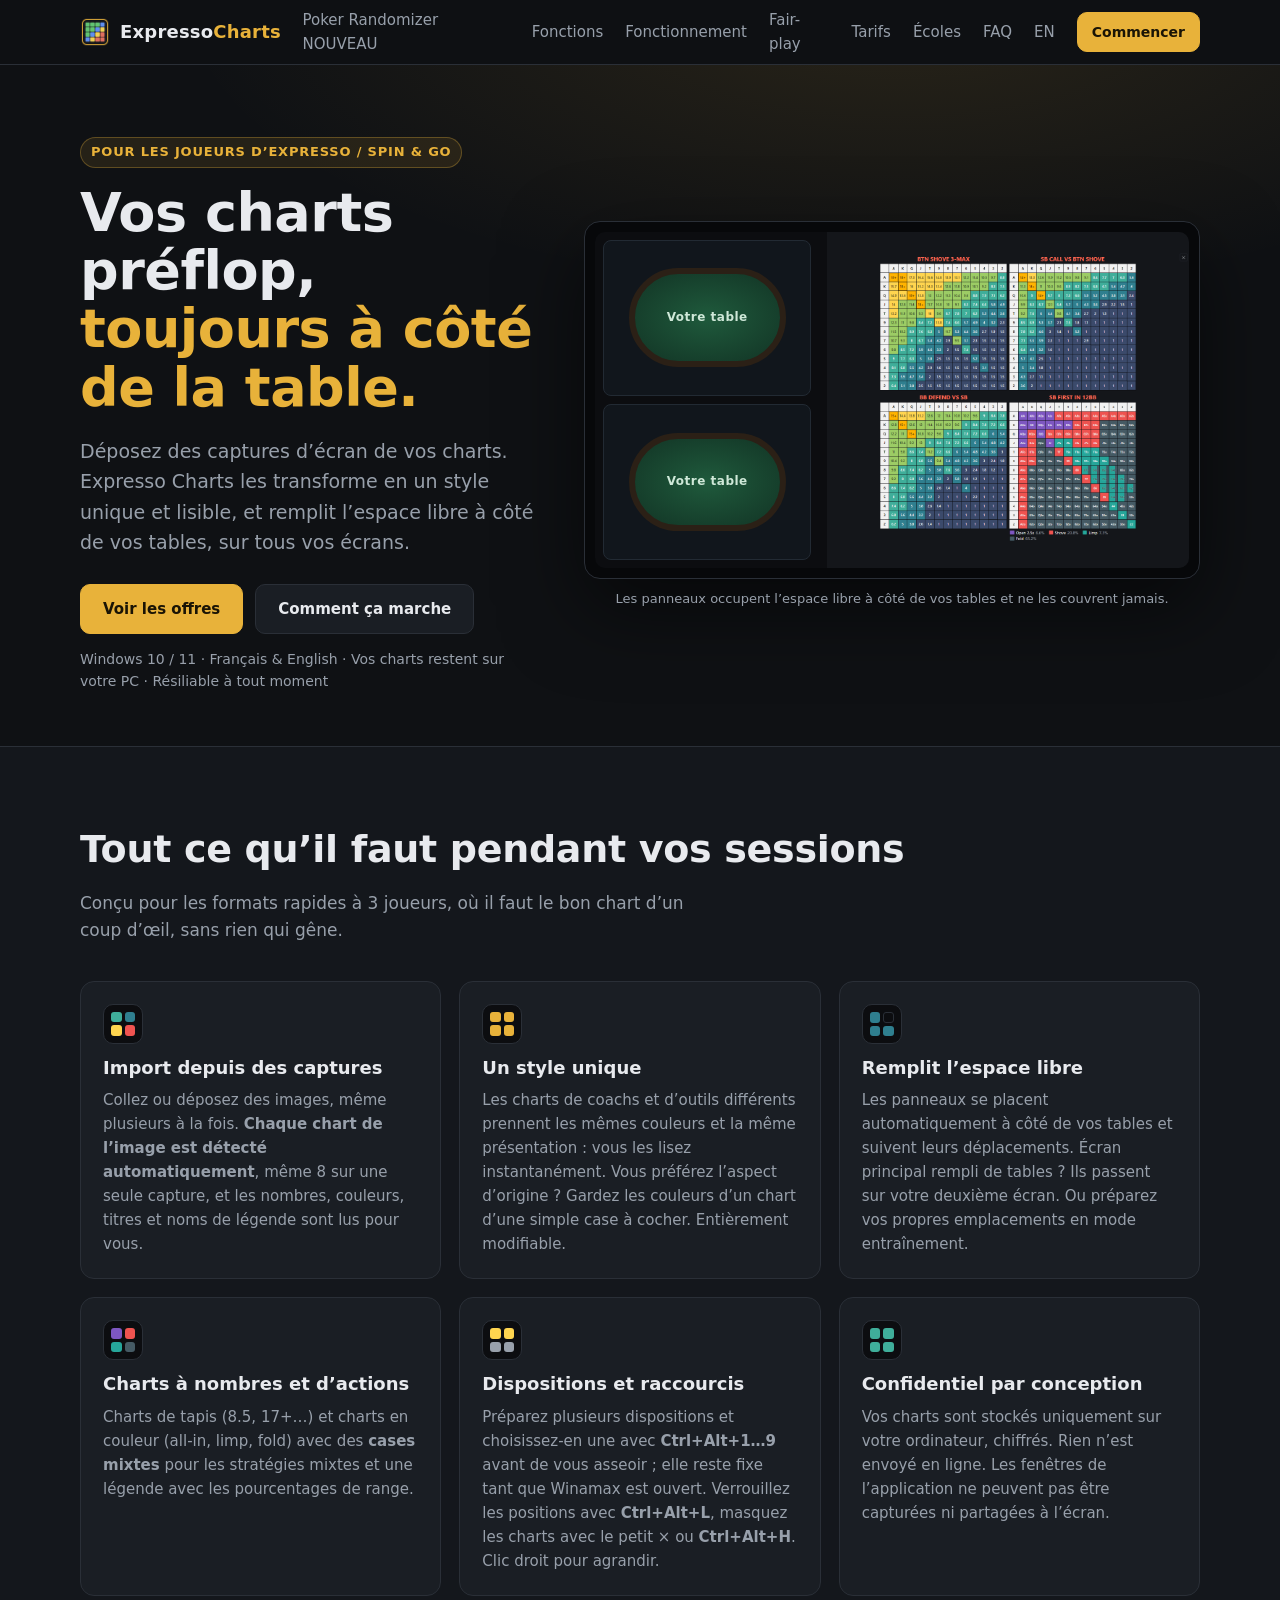
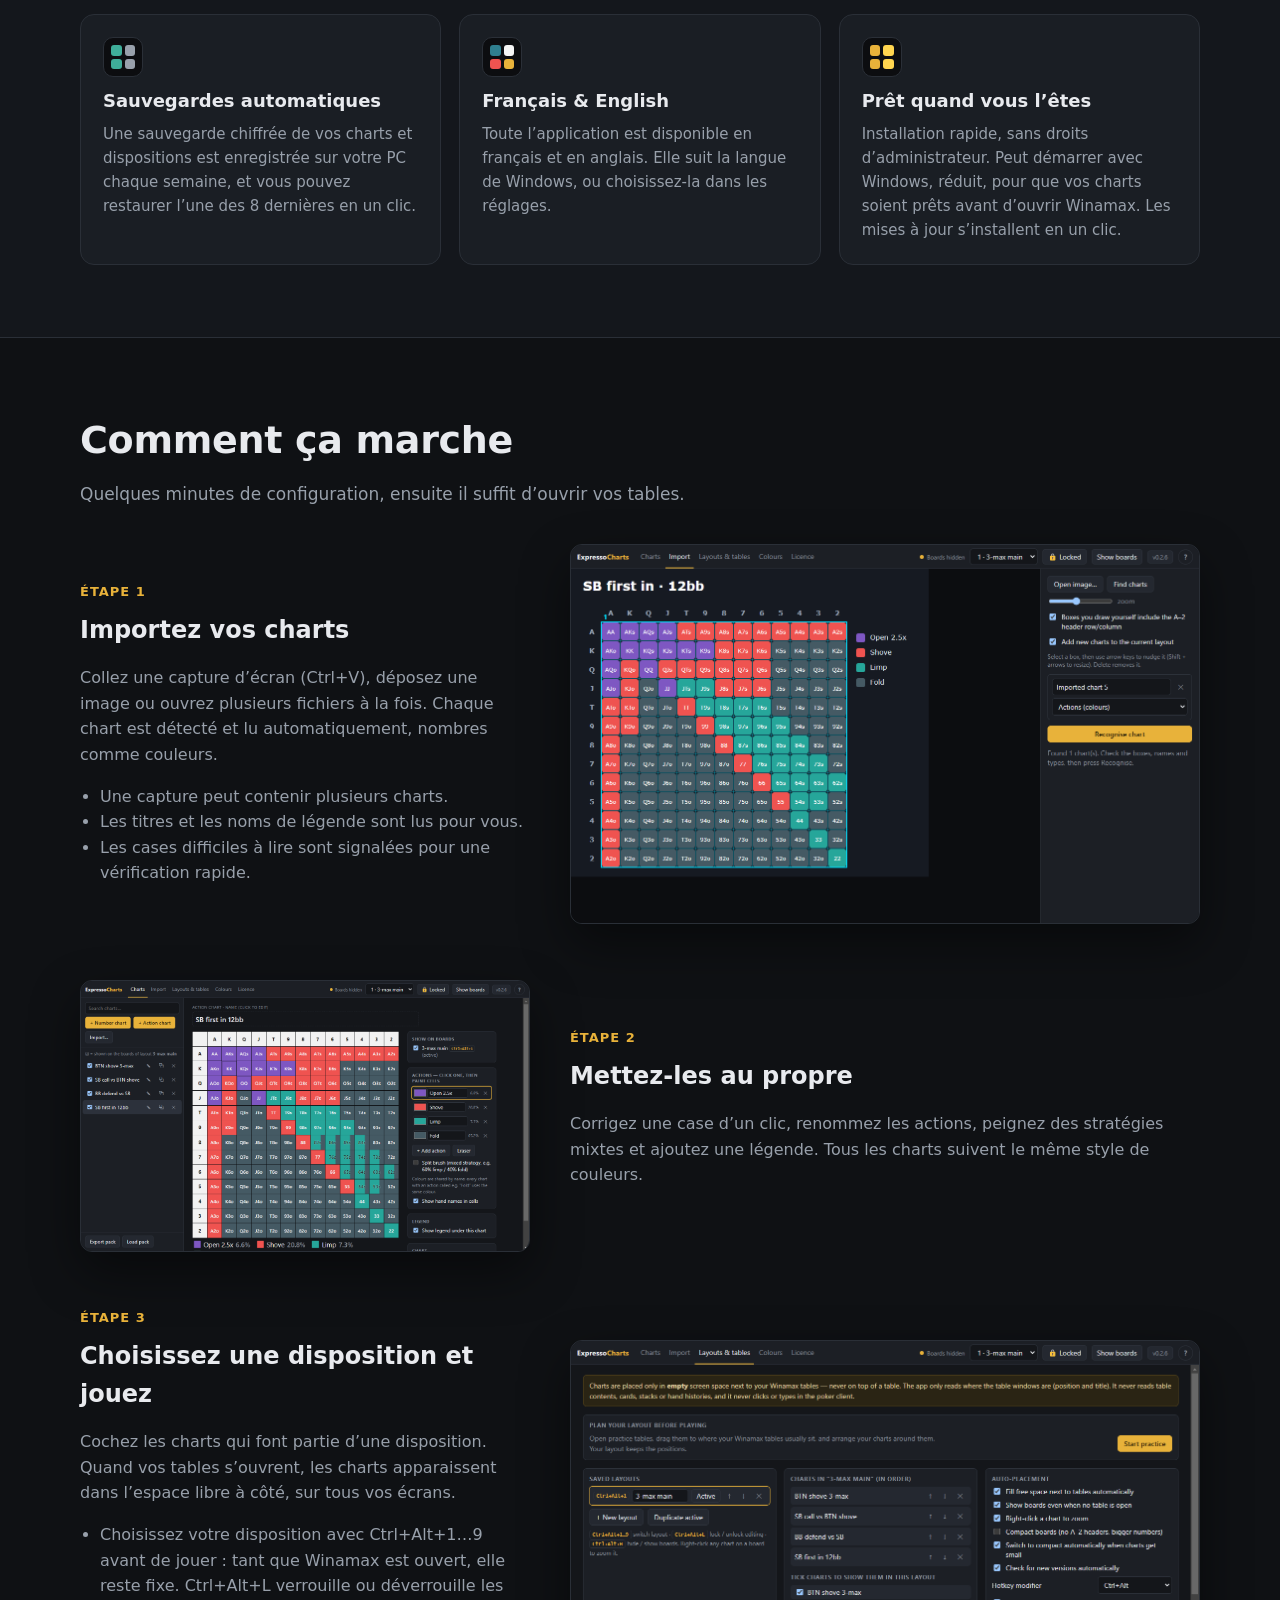
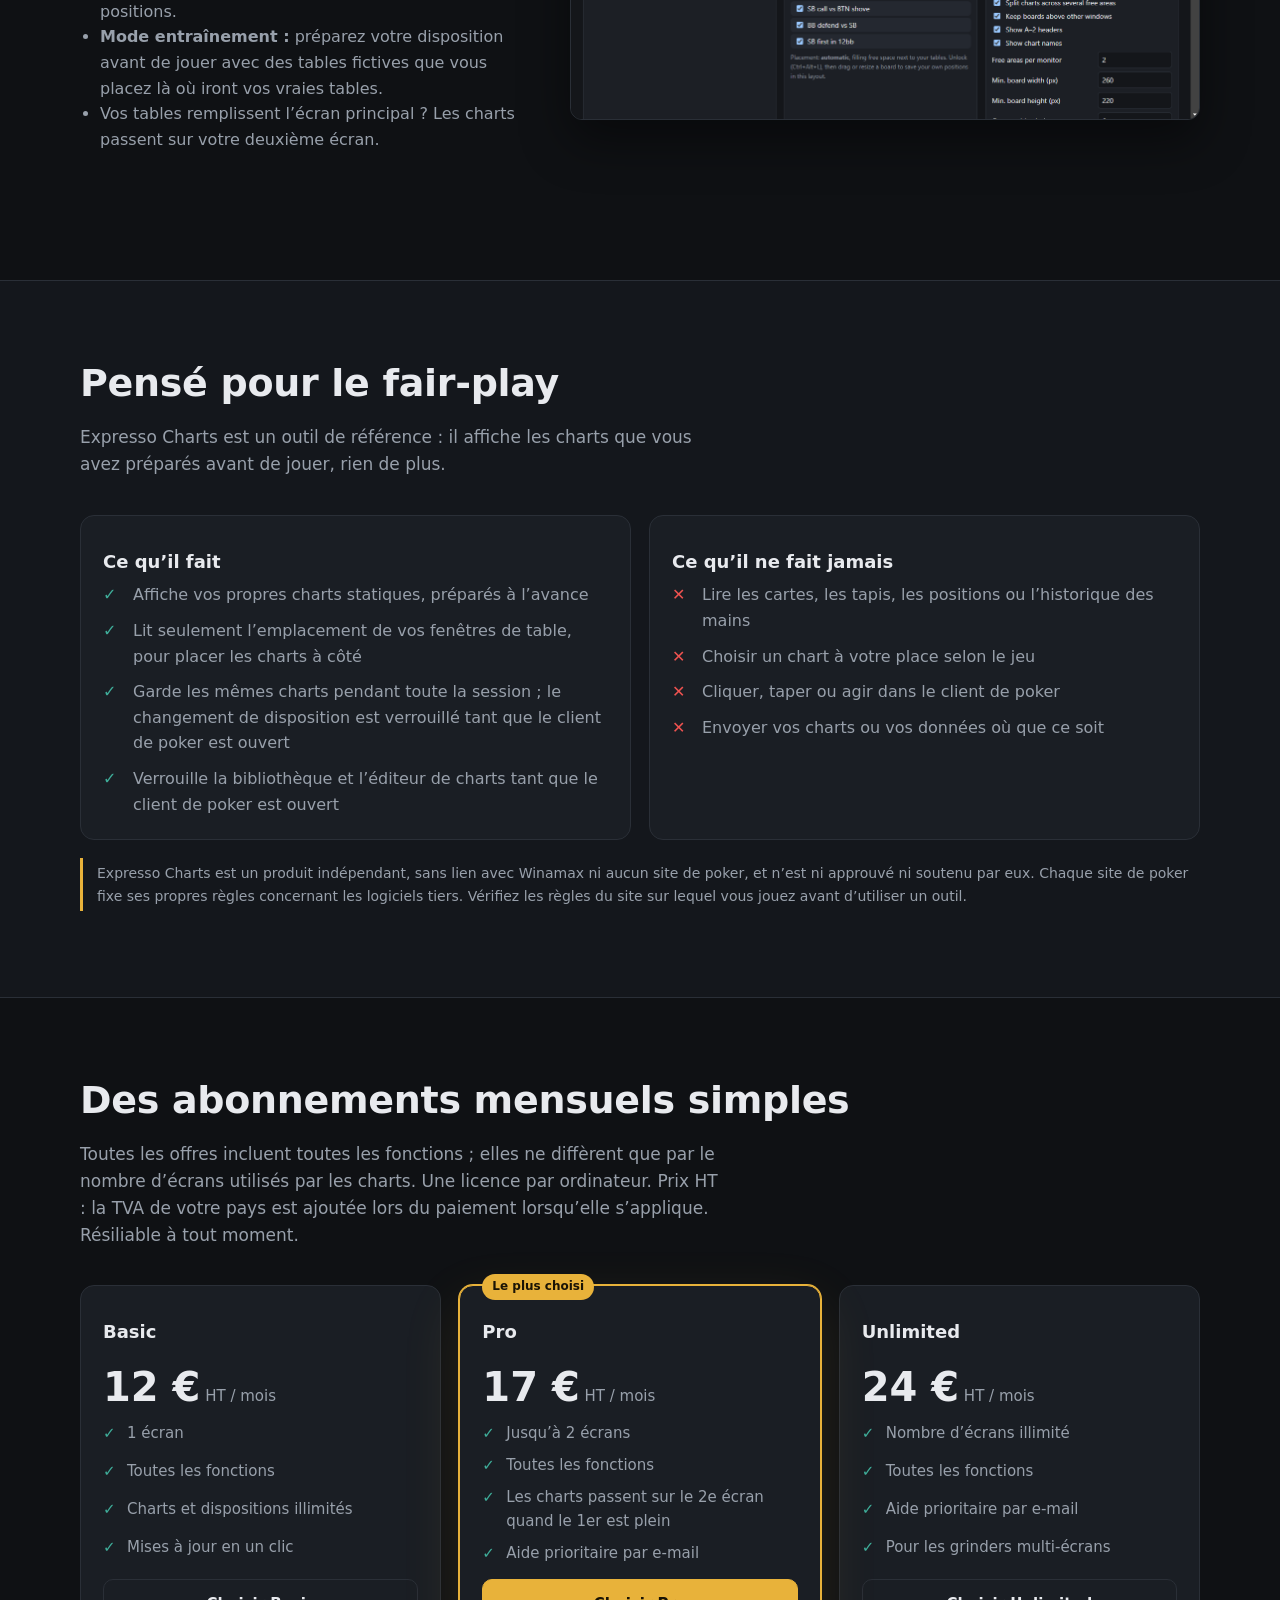
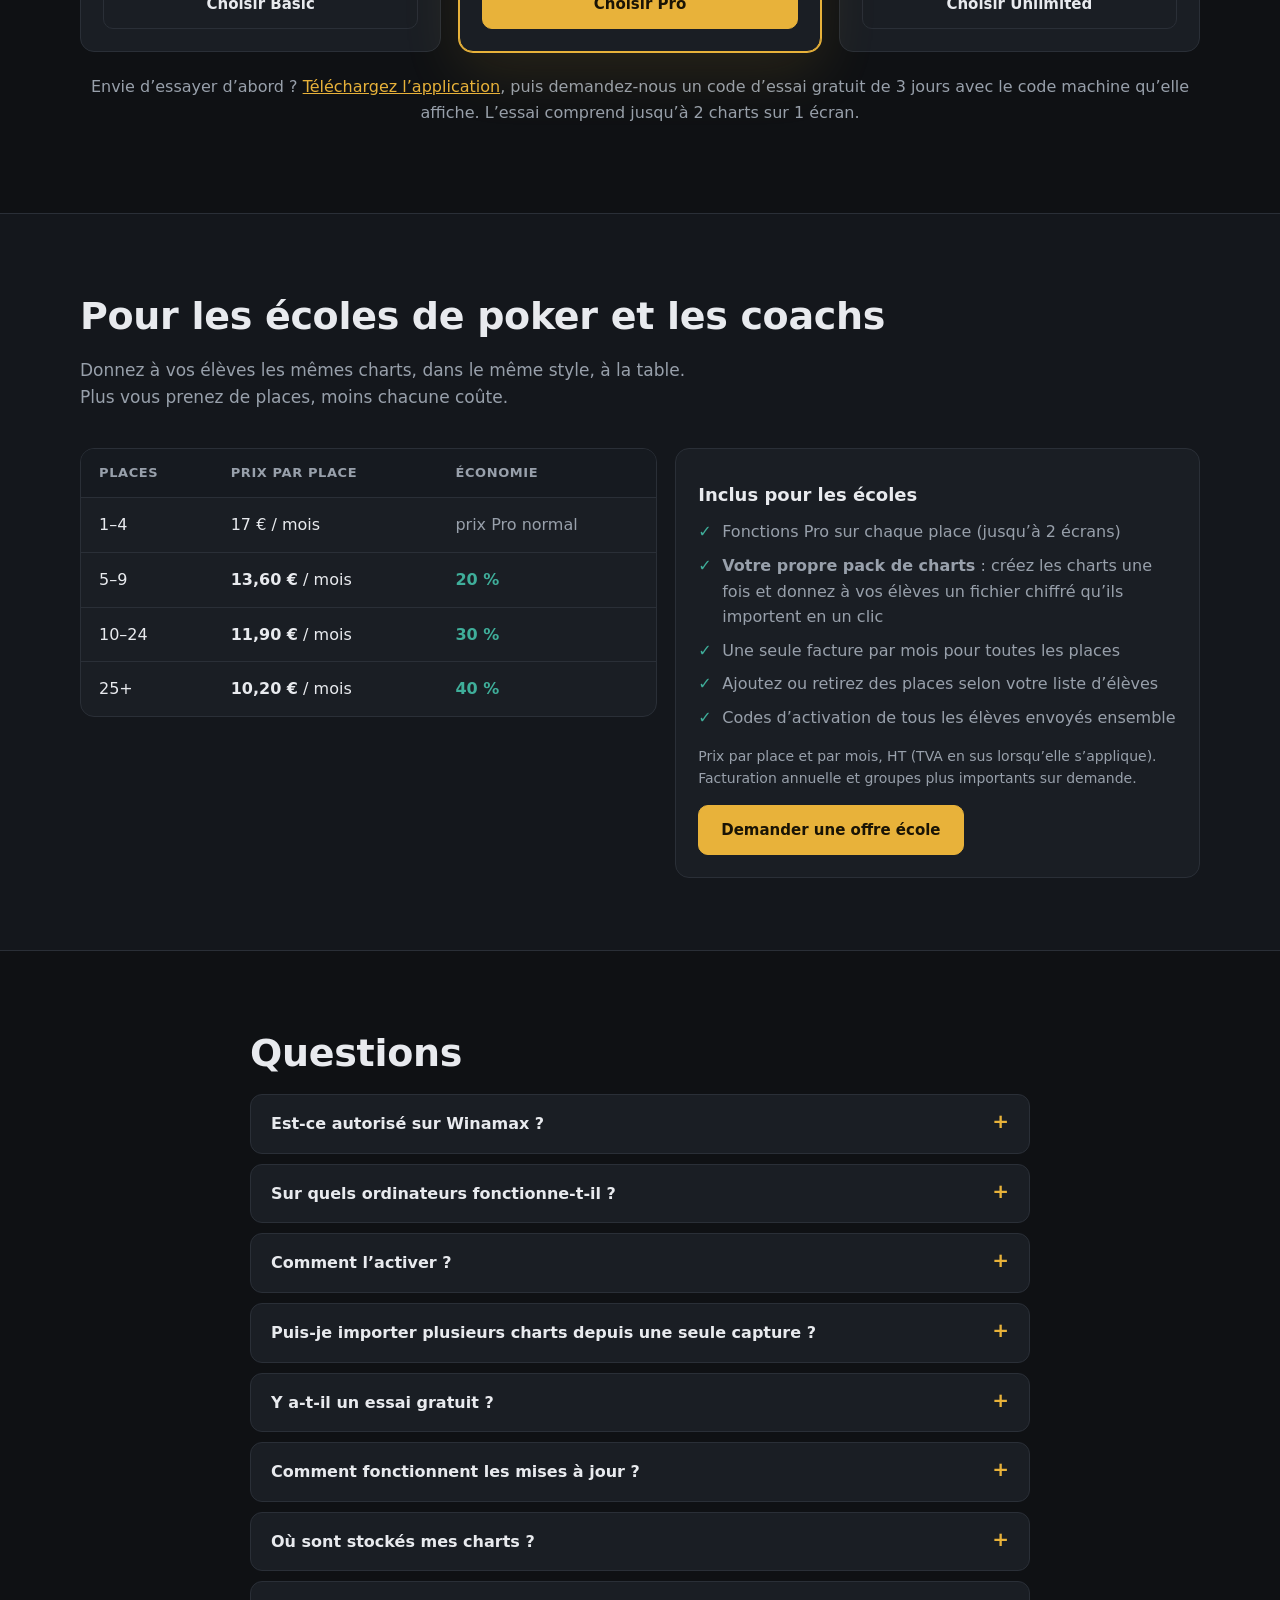
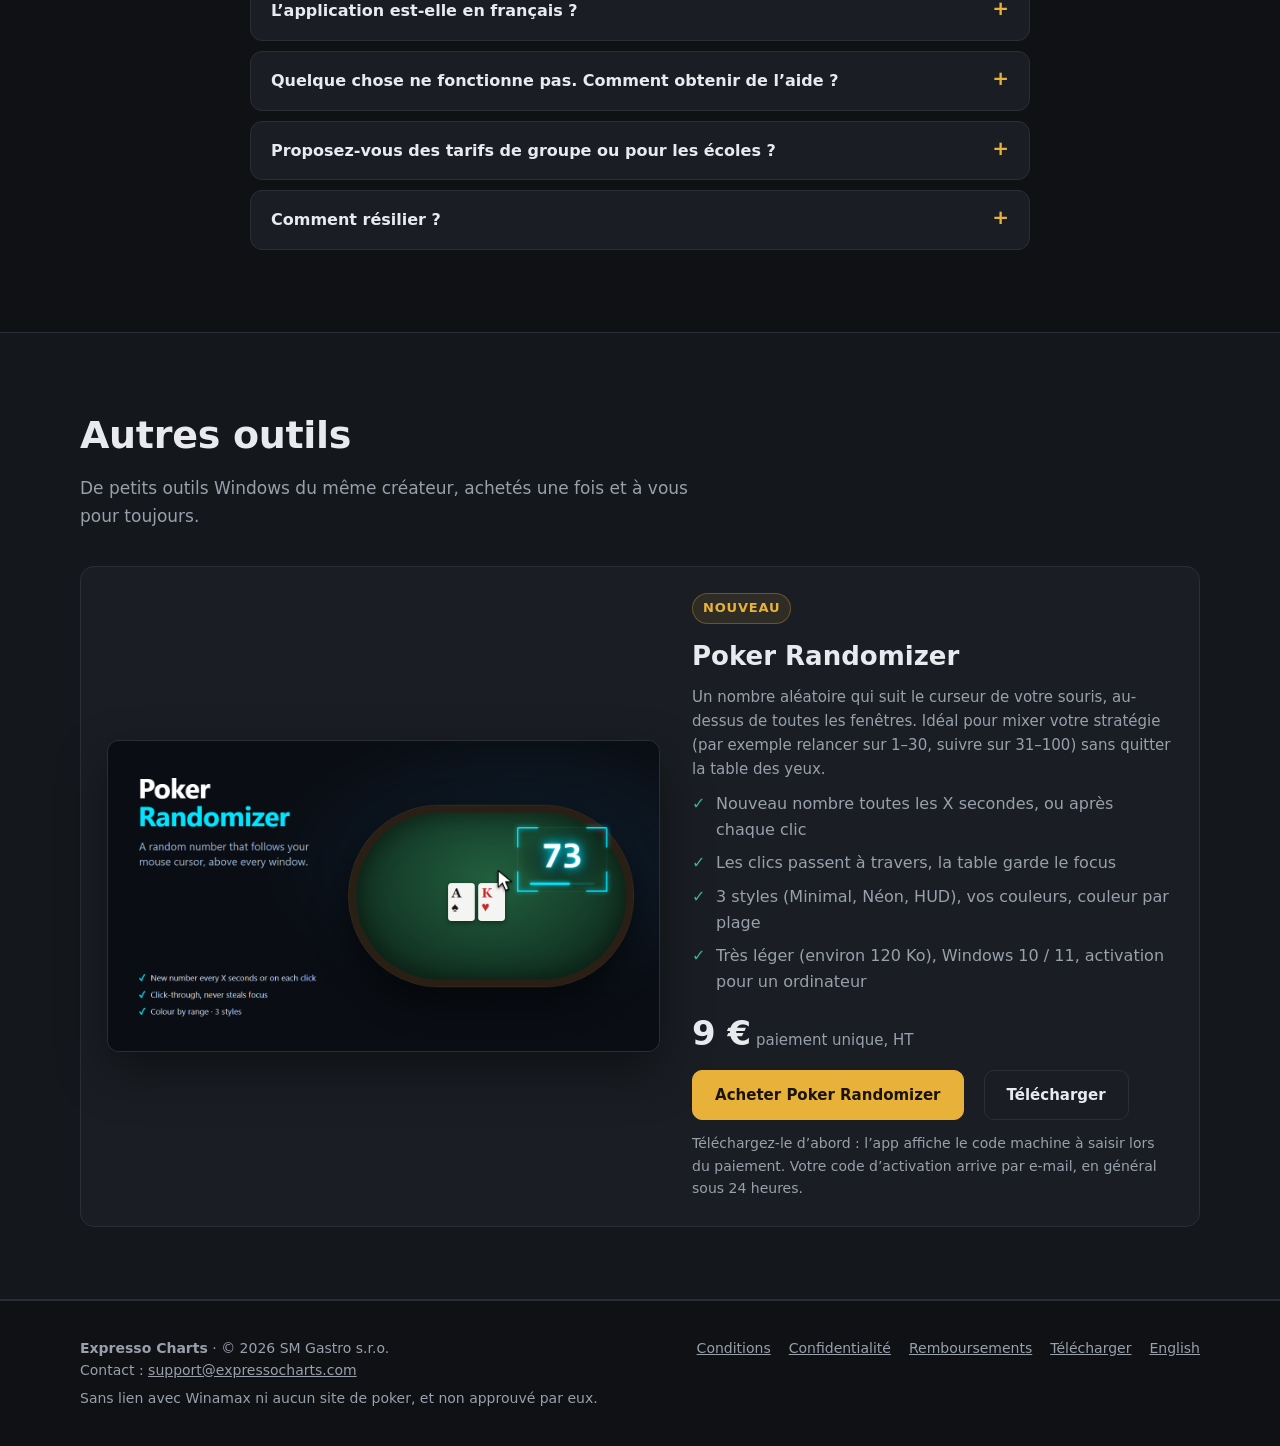
==== commit 947cbd67: "Update fr/index.html" ====
--- a/fr/index.html
+++ b/fr/index.html
@@ -1,360 +1,360 @@
-<!doctype html>
-<html lang="fr">
-<head>
-<meta charset="utf-8">
-<meta name="viewport" content="width=device-width, initial-scale=1">
-<title>Expresso Charts · Vos charts préflop à côté de vos tables Expresso</title>
-<meta name="description" content="Transformez les captures d’écran de vos charts préflop en un style unique et lisible, et gardez-les à côté de vos tables Expresso, sur tous vos écrans. Application Windows avec dispositions, raccourcis et stratégies mixtes.">
-<meta property="og:title" content="Expresso Charts">
-<meta property="og:description" content="Vos charts préflop, toujours à côté de la table.">
-<meta property="og:image" content="../img/board.png">
-<link rel="alternate" hreflang="en" href="../index.html">
-<link rel="alternate" hreflang="fr" href="index.html">
-<link rel="icon" href="../img/icon.png">
-<link rel="stylesheet" href="../style.css?v=5961886d">
-</head>
-<body>
-
-<header class="top">
-  <div class="wrap">
-    <a class="logo" href="#"><img src="../img/icon.png" alt=""><b>Expresso<span>Charts</span></b></a>
-    <button id="menu-btn" aria-label="Menu">☰</button>
-    <nav class="nav">
-      <a href="#features">Fonctions</a>
-      <a href="#how">Fonctionnement</a>
-      <a href="#fair">Fair-play</a>
-      <a href="#pricing">Tarifs</a>
-      <a href="#schools">Écoles</a>
-      <a href="#faq">FAQ</a>
-      <a href="#tools">Outils</a>
-      <a href="../index.html" lang="en" title="English version">EN</a>
-      <a class="btn small primary" href="#pricing">Commencer</a>
-    </nav>
-  </div>
-</header>
-
-<main>
-  <section class="hero">
-    <div class="wrap">
-      <div>
-        <span class="eyebrow">Pour les joueurs d’Expresso / Spin &amp; Go</span>
-        <h1>Vos charts préflop, <em>toujours à côté de la table.</em></h1>
-        <p class="lead">Déposez des captures d’écran de vos charts. Expresso Charts les transforme en un style unique et lisible, et remplit l’espace libre à côté de vos tables, sur tous vos écrans.</p>
-        <div class="cta">
-          <a class="btn primary" href="#pricing">Voir les offres</a>
-          <a class="btn" href="#how">Comment ça marche</a>
-        </div>
-        <p class="hero-note">Windows 10 / 11 · Français &amp; English · Vos charts restent sur votre PC · Résiliable à tout moment</p>
-      </div>
-      <div>
-        <div class="screen">
-          <div class="screen-inner">
-            <div class="table-mock">
-              <div class="t"><span>Votre table</span></div>
-              <div class="t"><span>Votre table</span></div>
-            </div>
-            <div class="board-shot"><img src="../img/board.png" alt="Panneau avec quatre charts : trois charts à nombres et un chart d’actions avec légende"></div>
-          </div>
-        </div>
-        <p class="screen-caption">Les panneaux occupent l’espace libre à côté de vos tables et ne les couvrent jamais.</p>
-      </div>
-    </div>
-  </section>
-
-  <section id="features" class="alt">
-    <div class="wrap">
-      <h2>Tout ce qu’il faut pendant vos sessions</h2>
-      <p class="section-lead">Conçu pour les formats rapides à 3 joueurs, où il faut le bon chart d’un coup d’œil, sans rien qui gêne.</p>
-      <div class="grid3">
-        <div class="card">
-          <div class="ico"><i style="background:var(--green)"></i><i style="background:var(--blue)"></i><i style="background:var(--yellow)"></i><i style="background:var(--red)"></i></div>
-          <h3>Import depuis des captures</h3>
-          <p>Collez ou déposez des images, même plusieurs à la fois. <b>Chaque chart de l’image est détecté automatiquement</b>, même 8 sur une seule capture, et les nombres, couleurs, titres et noms de légende sont lus pour vous.</p>
-        </div>
-        <div class="card">
-          <div class="ico"><i style="background:var(--accent)"></i><i style="background:var(--accent)"></i><i style="background:var(--accent)"></i><i style="background:var(--accent)"></i></div>
-          <h3>Un style unique</h3>
-          <p>Les charts de coachs et d’outils différents prennent les mêmes couleurs et la même présentation : vous les lisez instantanément. Vous préférez l’aspect d’origine ? Gardez les couleurs d’un chart d’une simple case à cocher. Entièrement modifiable.</p>
-        </div>
-        <div class="card">
-          <div class="ico"><i style="background:var(--blue)"></i><i style="background:#0c0d10;border:1px solid var(--line)"></i><i style="background:var(--blue)"></i><i style="background:var(--blue)"></i></div>
-          <h3>Remplit l’espace libre</h3>
-          <p>Les panneaux se placent automatiquement à côté de vos tables et suivent leurs déplacements. Écran principal rempli de tables ? Ils passent sur votre deuxième écran. Ou préparez vos propres emplacements en mode entraînement.</p>
-        </div>
-        <div class="card">
-          <div class="ico"><i style="background:#7e57c2"></i><i style="background:#ef5350"></i><i style="background:#26a69a"></i><i style="background:#455a64"></i></div>
-          <h3>Charts à nombres et d’actions</h3>
-          <p>Charts de tapis (8.5, 17+…) et charts en couleur (all-in, limp, fold) avec des <b>cases mixtes</b> pour les stratégies mixtes et une légende avec les pourcentages de range.</p>
-        </div>
-        <div class="card">
-          <div class="ico"><i style="background:var(--yellow)"></i><i style="background:var(--yellow)"></i><i style="background:var(--muted)"></i><i style="background:var(--muted)"></i></div>
-          <h3>Dispositions et raccourcis</h3>
-          <p>Préparez plusieurs dispositions et choisissez-en une avec <b>Ctrl+Alt+1…9</b> avant de vous asseoir ; elle reste fixe tant que Winamax est ouvert. Verrouillez les positions avec <b>Ctrl+Alt+L</b>, masquez les charts avec le petit × ou <b>Ctrl+Alt+H</b>. Clic droit pour agrandir.</p>
-        </div>
-        <div class="card">
-          <div class="ico"><i style="background:var(--green)"></i><i style="background:var(--green)"></i><i style="background:var(--green)"></i><i style="background:var(--green)"></i></div>
-          <h3>Confidentiel par conception</h3>
-          <p>Vos charts sont stockés uniquement sur votre ordinateur, chiffrés. Rien n’est envoyé en ligne. Les fenêtres de l’application ne peuvent pas être capturées ni partagées à l’écran.</p>
-        </div>
-        <div class="card">
-          <div class="ico"><i style="background:var(--green)"></i><i style="background:var(--muted)"></i><i style="background:var(--green)"></i><i style="background:var(--muted)"></i></div>
-          <h3>Sauvegardes automatiques</h3>
-          <p>Une sauvegarde chiffrée de vos charts et dispositions est enregistrée sur votre PC chaque semaine, et vous pouvez restaurer l’une des 8 dernières en un clic.</p>
-        </div>
-        <div class="card">
-          <div class="ico"><i style="background:var(--blue)"></i><i style="background:#f5f5f5"></i><i style="background:var(--red)"></i><i style="background:var(--accent)"></i></div>
-          <h3>Français &amp; English</h3>
-          <p>Toute l’application est disponible en français et en anglais. Elle suit la langue de Windows, ou choisissez-la dans les réglages.</p>
-        </div>
-        <div class="card">
-          <div class="ico"><i style="background:var(--accent)"></i><i style="background:var(--yellow)"></i><i style="background:var(--accent)"></i><i style="background:var(--yellow)"></i></div>
-          <h3>Prêt quand vous l’êtes</h3>
-          <p>Installation rapide, sans droits d’administrateur. Peut démarrer avec Windows, réduit, pour que vos charts soient prêts avant d’ouvrir Winamax. Les mises à jour s’installent en un clic.</p>
-        </div>
-      </div>
-    </div>
-  </section>
-
-  <section id="how">
-    <div class="wrap">
-      <h2>Comment ça marche</h2>
-      <p class="section-lead">Quelques minutes de configuration, ensuite il suffit d’ouvrir vos tables.</p>
-
-      <div class="step">
-        <div class="step-text">
-          <div class="step-num">Étape 1</div>
-          <h3>Importez vos charts</h3>
-          <p>Collez une capture d’écran (Ctrl+V), déposez une image ou ouvrez plusieurs fichiers à la fois. Chaque chart est détecté et lu automatiquement, nombres comme couleurs.</p>
-          <ul>
-            <li>Une capture peut contenir plusieurs charts.</li>
-            <li>Les titres et les noms de légende sont lus pour vous.</li>
-            <li>Les cases difficiles à lire sont signalées pour une vérification rapide.</li>
-          </ul>
-        </div>
-        <img class="shot" src="../img/import.png" alt="Écran d’import avec un chart détecté automatiquement" loading="lazy">
-      </div>
-
-      <div class="step">
-        <div class="step-text">
-          <div class="step-num">Étape 2</div>
-          <h3>Mettez-les au propre</h3>
-          <p>Corrigez une case d’un clic, renommez les actions, peignez des stratégies mixtes et ajoutez une légende. Tous les charts suivent le même style de couleurs.</p>
-        </div>
-        <img class="shot" src="../img/editor.png" alt="Éditeur avec un chart d’actions, des cases mixtes et une légende" loading="lazy">
-      </div>
-
-      <div class="step">
-        <div class="step-text">
-          <div class="step-num">Étape 3</div>
-          <h3>Choisissez une disposition et jouez</h3>
-          <p>Cochez les charts qui font partie d’une disposition. Quand vos tables s’ouvrent, les charts apparaissent dans l’espace libre à côté, sur tous vos écrans.</p>
-          <ul>
-            <li>Choisissez votre disposition avec Ctrl+Alt+1…9 avant de jouer : tant que Winamax est ouvert, elle reste fixe. Ctrl+Alt+L verrouille ou déverrouille les positions.</li>
-            <li><b>Mode entraînement :</b> préparez votre disposition avant de jouer avec des tables fictives que vous placez là où iront vos vraies tables.</li>
-            <li>Vos tables remplissent l’écran principal ? Les charts passent sur votre deuxième écran.</li>
-          </ul>
-        </div>
-        <img class="shot" src="../img/layouts.png" alt="Écran des dispositions avec les raccourcis et les réglages de placement" loading="lazy">
-      </div>
-    </div>
-  </section>
-
-  <section id="fair" class="alt">
-    <div class="wrap">
-      <h2>Pensé pour le fair-play</h2>
-      <p class="section-lead">Expresso Charts est un outil de référence : il affiche les charts que vous avez préparés avant de jouer, rien de plus.</p>
-      <div class="fair">
-        <div class="card yes">
-          <h3>Ce qu’il fait</h3>
-          <ul>
-            <li>Affiche vos propres charts statiques, préparés à l’avance</li>
-            <li>Lit seulement l’emplacement de vos fenêtres de table, pour placer les charts à côté</li>
-            <li>Garde les mêmes charts pendant toute la session ; le changement de disposition est verrouillé tant que le client de poker est ouvert</li>
-            <li>Verrouille la bibliothèque et l’éditeur de charts tant que le client de poker est ouvert</li>
-          </ul>
-        </div>
-        <div class="card no">
-          <h3>Ce qu’il ne fait jamais</h3>
-          <ul>
-            <li>Lire les cartes, les tapis, les positions ou l’historique des mains</li>
-            <li>Choisir un chart à votre place selon le jeu</li>
-            <li>Cliquer, taper ou agir dans le client de poker</li>
-            <li>Envoyer vos charts ou vos données où que ce soit</li>
-          </ul>
-        </div>
-      </div>
-      <p class="disclaimer">Expresso Charts est un produit indépendant, sans lien avec Winamax ni aucun site de poker, et n’est ni approuvé ni soutenu par eux. Chaque site de poker fixe ses propres règles concernant les logiciels tiers. Vérifiez les règles du site sur lequel vous jouez avant d’utiliser un outil.</p>
-    </div>
-  </section>
-
-  <section id="pricing">
-    <div class="wrap">
-      <h2>Des abonnements mensuels simples</h2>
-      <p class="section-lead">Toutes les offres incluent toutes les fonctions ; elles ne diffèrent que par le nombre d’écrans utilisés par les charts. Une licence par ordinateur. Prix HT : la TVA de votre pays est ajoutée lors du paiement lorsqu’elle s’applique. Résiliable à tout moment.</p>
-      <div class="prices">
-        <div class="card price">
-          <h3>Basic</h3>
-          <div class="amount">12 €<small> HT / mois</small></div>
-          <ul>
-            <li>1 écran</li>
-            <li>Toutes les fonctions</li>
-            <li>Charts et dispositions illimités</li>
-            <li>Mises à jour en un clic</li>
-          </ul>
-          <a class="btn" data-plan="basic">Choisir Basic</a>
-        </div>
-        <div class="card price featured">
-          <span class="badge">Le plus choisi</span>
-          <h3>Pro</h3>
-          <div class="amount">17 €<small> HT / mois</small></div>
-          <ul>
-            <li>Jusqu’à 2 écrans</li>
-            <li>Toutes les fonctions</li>
-            <li>Les charts passent sur le 2e écran quand le 1er est plein</li>
-            <li>Aide prioritaire par e-mail</li>
-          </ul>
-          <a class="btn primary" data-plan="pro">Choisir Pro</a>
-        </div>
-        <div class="card price">
-          <h3>Unlimited</h3>
-          <div class="amount">24 €<small> HT / mois</small></div>
-          <ul>
-            <li>Nombre d’écrans illimité</li>
-            <li>Toutes les fonctions</li>
-            <li>Aide prioritaire par e-mail</li>
-            <li>Pour les grinders multi-écrans</li>
-          </ul>
-          <a class="btn" data-plan="unlimited">Choisir Unlimited</a>
-        </div>
-      </div>
-      <p class="trial">Envie d’essayer d’abord ? <a data-download href="#">Téléchargez l’application</a>, puis demandez-nous un code d’essai gratuit de 3 jours avec le code machine qu’elle affiche. L’essai comprend jusqu’à 2 charts sur 1 écran.</p>
-    </div>
-  </section>
-
-  <section id="schools" class="alt">
-    <div class="wrap">
-      <h2>Pour les écoles de poker et les coachs</h2>
-      <p class="section-lead">Donnez à vos élèves les mêmes charts, dans le même style, à la table. Plus vous prenez de places, moins chacune coûte.</p>
-      <div class="school">
-        <table class="tiers">
-          <thead><tr><th>Places</th><th>Prix par place</th><th>Économie</th></tr></thead>
-          <tbody>
-            <tr><td>1–4</td><td>17 € / mois</td><td class="muted">prix Pro normal</td></tr>
-            <tr><td>5–9</td><td><b>13,60 €</b> / mois</td><td class="save">20 %</td></tr>
-            <tr><td>10–24</td><td><b>11,90 €</b> / mois</td><td class="save">30 %</td></tr>
-            <tr><td>25+</td><td><b>10,20 €</b> / mois</td><td class="save">40 %</td></tr>
-          </tbody>
-        </table>
-        <div class="card">
-          <h3>Inclus pour les écoles</h3>
-          <ul class="checks">
-            <li>Fonctions Pro sur chaque place (jusqu’à 2 écrans)</li>
-            <li><b>Votre propre pack de charts</b> : créez les charts une fois et donnez à vos élèves un fichier chiffré qu’ils importent en un clic</li>
-            <li>Une seule facture par mois pour toutes les places</li>
-            <li>Ajoutez ou retirez des places selon votre liste d’élèves</li>
-            <li>Codes d’activation de tous les élèves envoyés ensemble</li>
-          </ul>
-          <p class="muted" style="font-size:14px;margin:14px 0 0">Prix par place et par mois, HT (TVA en sus lorsqu’elle s’applique). Facturation annuelle et groupes plus importants sur demande.</p>
-          <a class="btn primary" style="margin-top:16px" data-school href="#">Demander une offre école</a>
-        </div>
-      </div>
-    </div>
-  </section>
-
-  <section id="faq">
-    <div class="wrap" style="max-width:820px">
-      <h2>Questions</h2>
-      <details>
-        <summary>Est-ce autorisé sur Winamax ?</summary>
-        <p>Expresso Charts affiche uniquement des charts statiques que vous avez préparés vous-même, ne lit jamais le jeu, ne choisit jamais un chart à votre place et verrouille l’éditeur de charts tant que le client de poker est ouvert. Chaque site de poker fixe ses propres règles et peut les modifier : vérifiez les règles en vigueur du site sur lequel vous jouez. Vous êtes responsable de l’usage que vous faites du logiciel.</p>
-      </details>
-      <details>
-        <summary>Sur quels ordinateurs fonctionne-t-il ?</summary>
-        <p>Windows 10 et Windows 11 (64 bits). Installez-le avec le petit programme d’installation (sans droits d’administrateur), ou utilisez la version portable si vous préférez un seul fichier qui fonctionne sans installation.</p>
-      </details>
-      <details>
-        <summary>Comment l’activer ?</summary>
-        <p>Après votre abonnement, suivez les étapes d’activation de votre e-mail d’achat : lancez l’application, ouvrez la page Licence et saisissez-y votre code. Chaque licence fonctionne sur un ordinateur à la fois.</p>
-      </details>
-      <details>
-        <summary>Puis-je importer plusieurs charts depuis une seule capture ?</summary>
-        <p>Oui. L’application trouve automatiquement chaque grille de chart dans l’image, même une planche de huit charts, et lit chacun d’eux. Vous pouvez toujours tracer un cadre à la main si un chart est manqué.</p>
-      </details>
-      <details>
-        <summary>Y a-t-il un essai gratuit ?</summary>
-        <p>Oui : 3 jours, avec jusqu’à 2 charts sur 1 écran, pour voir comment cela fonctionne avec vos propres charts et vos tables. Téléchargez l’application et envoyez-nous le code machine qu’elle affiche pour recevoir un code d’essai.</p>
-      </details>
-      <details>
-        <summary>Comment fonctionnent les mises à jour ?</summary>
-        <p>Quand une nouvelle version sort, une barre apparaît en haut de l’application. Cliquez sur <b>Mettre à jour</b> : la mise à jour se télécharge en arrière-plan pendant que vous continuez à utiliser l’application, puis cliquez sur <b>Redémarrer maintenant</b>, ou elle s’installe toute seule à la prochaine fermeture de l’application. Chaque mise à jour est signée numériquement et vérifiée avant son installation.</p>
-      </details>
-      <details>
-        <summary>Où sont stockés mes charts ?</summary>
-        <p>Uniquement sur votre ordinateur, chiffrés. Ils ne sont jamais envoyés en ligne. L’application garde aussi des sauvegardes chiffrées hebdomadaires sur votre PC, et vous pouvez exporter un pack chiffré pour transférer vos charts sur un autre PC.</p>
-      </details>
-      <details>
-        <summary>L’application est-elle en français ?</summary>
-        <p>Oui. L’application est entièrement traduite en français et passe automatiquement en français quand Windows est en français. Vous pouvez aussi choisir la langue dans les réglages.</p>
-      </details>
-      <details>
-        <summary>Quelque chose ne fonctionne pas. Comment obtenir de l’aide ?</summary>
-        <p>Ouvrez la page Licence de l’application et cliquez sur <b>Enregistrer le diagnostic</b>, puis envoyez-nous le fichier par e-mail. Il contient la version de l’application, la configuration des écrans, les réglages et les messages d’erreur, mais jamais vos charts.</p>
-      </details>
-      <details>
-        <summary>Proposez-vous des tarifs de groupe ou pour les écoles ?</summary>
-        <p>Oui. Les écoles de poker, les coachs et les équipes bénéficient de jusqu’à 40 % de réduction par place. Voir <a href="#schools">Pour les écoles de poker</a> et demandez-nous une offre.</p>
-      </details>
-      <details>
-        <summary>Comment résilier ?</summary>
-        <p>À tout moment, via le lien de votre e-mail d’achat. Votre abonnement reste actif jusqu’à la fin de la période payée.</p>
-      </details>
-    </div>
-  </section>
-  <section id="tools" class="alt">
-    <div class="wrap">
-      <h2>Autres outils</h2>
-      <p class="section-lead">De petits outils Windows du même créateur, achetés une fois et à vous pour toujours.</p>
-      <div class="tool card">
-        <img class="shot" src="../img/randomizer-1.png" alt="Poker Randomizer : un nombre aléatoire lumineux à côté du curseur, au-dessus d’une table de poker">
-        <div>
-          <span class="eyebrow">Nouveau</span>
-          <h3>Poker Randomizer</h3>
-          <p>Un nombre aléatoire qui suit le curseur de votre souris, au-dessus de toutes les fenêtres. Idéal pour mixer votre stratégie (par exemple relancer sur 1–30, suivre sur 31–100) sans quitter la table des yeux.</p>
-          <ul class="checks">
-            <li>Nouveau nombre toutes les X secondes, ou après chaque clic</li>
-            <li>Les clics passent à travers, la table garde le focus</li>
-            <li>3 styles (Minimal, Néon, HUD), vos couleurs, couleur par plage</li>
-            <li>Très léger (environ 120 Ko), Windows 10 / 11, activation pour un ordinateur</li>
-          </ul>
-          <div class="tool-buy">
-            <div class="amount">9 €<small> paiement unique, HT</small></div>
-            <a class="btn primary" data-plan="randomizer">Acheter Poker Randomizer</a>
-            <a class="btn" href="../download/PokerRandomizer.zip" download>Télécharger</a>
-          </div>
-          <p class="muted" style="font-size:14px;margin:12px 0 0">Téléchargez-le d’abord : l’app affiche le code machine à saisir lors du paiement. Votre code d’activation arrive par e-mail, en général sous 24 heures.</p>
-        </div>
-      </div>
-    </div>
-  </section>
-</main>
-
-<footer>
-  <div class="wrap">
-    <div>
-      <div><b>Expresso Charts</b> · © <span id="year"></span> <span data-fill="sellerName"></span></div>
-      <div>Contact : <span data-fill="contactEmail"></span></div>
-      <div style="margin-top:6px">Sans lien avec Winamax ni aucun site de poker, et non approuvé par eux.</div>
-    </div>
-    <nav>
-      <a href="terms.html">Conditions</a>
-      <a href="privacy.html">Confidentialité</a>
-      <a href="refund.html">Remboursements</a>
-      <a data-download href="#">Télécharger</a>
-      <a href="../index.html" lang="en">English</a>
-    </nav>
-  </div>
-</footer>
-
-<script src="../site.js?v=4d59335e"></script>
-</body>
-</html>
+<!doctype html>
+<html lang="fr">
+<head>
+<meta charset="utf-8">
+<meta name="viewport" content="width=device-width, initial-scale=1">
+<title>Expresso Charts · Vos charts préflop à côté de vos tables Expresso</title>
+<meta name="description" content="Transformez les captures d’écran de vos charts préflop en un style unique et lisible, et gardez-les à côté de vos tables Expresso, sur tous vos écrans. Application Windows avec dispositions, raccourcis et stratégies mixtes.">
+<meta property="og:title" content="Expresso Charts">
+<meta property="og:description" content="Vos charts préflop, toujours à côté de la table.">
+<meta property="og:image" content="../img/board.png">
+<link rel="alternate" hreflang="en" href="../index.html">
+<link rel="alternate" hreflang="fr" href="index.html">
+<link rel="icon" href="../img/icon.png">
+<link rel="stylesheet" href="../style.css?v=6af62416">
+</head>
+<body>
+
+<header class="top">
+  <div class="wrap">
+    <a class="logo" href="#"><img src="../img/icon.png" alt=""><b>Expresso<span>Charts</span></b></a>
+    <button id="menu-btn" aria-label="Menu">☰</button>
+    <nav class="nav">
+      <a class="nav-new" href="#tools">Poker Randomizer <span class="tag">NOUVEAU</span></a>
+      <a href="#features">Fonctions</a>
+      <a href="#how">Fonctionnement</a>
+      <a href="#fair">Fair-play</a>
+      <a href="#pricing">Tarifs</a>
+      <a href="#schools">Écoles</a>
+      <a href="#faq">FAQ</a>
+      <a href="../index.html" lang="en" title="English version">EN</a>
+      <a class="btn small primary" href="#pricing">Commencer</a>
+    </nav>
+  </div>
+</header>
+
+<main>
+  <section class="hero">
+    <div class="wrap">
+      <div>
+        <span class="eyebrow">Pour les joueurs d’Expresso / Spin &amp; Go</span>
+        <h1>Vos charts préflop, <em>toujours à côté de la table.</em></h1>
+        <p class="lead">Déposez des captures d’écran de vos charts. Expresso Charts les transforme en un style unique et lisible, et remplit l’espace libre à côté de vos tables, sur tous vos écrans.</p>
+        <div class="cta">
+          <a class="btn primary" href="#pricing">Voir les offres</a>
+          <a class="btn" href="#how">Comment ça marche</a>
+        </div>
+        <p class="hero-note">Windows 10 / 11 · Français &amp; English · Vos charts restent sur votre PC · Résiliable à tout moment</p>
+      </div>
+      <div>
+        <div class="screen">
+          <div class="screen-inner">
+            <div class="table-mock">
+              <div class="t"><span>Votre table</span></div>
+              <div class="t"><span>Votre table</span></div>
+            </div>
+            <div class="board-shot"><img src="../img/board.png" alt="Panneau avec quatre charts : trois charts à nombres et un chart d’actions avec légende"></div>
+          </div>
+        </div>
+        <p class="screen-caption">Les panneaux occupent l’espace libre à côté de vos tables et ne les couvrent jamais.</p>
+      </div>
+    </div>
+  </section>
+
+  <section id="features" class="alt">
+    <div class="wrap">
+      <h2>Tout ce qu’il faut pendant vos sessions</h2>
+      <p class="section-lead">Conçu pour les formats rapides à 3 joueurs, où il faut le bon chart d’un coup d’œil, sans rien qui gêne.</p>
+      <div class="grid3">
+        <div class="card">
+          <div class="ico"><i style="background:var(--green)"></i><i style="background:var(--blue)"></i><i style="background:var(--yellow)"></i><i style="background:var(--red)"></i></div>
+          <h3>Import depuis des captures</h3>
+          <p>Collez ou déposez des images, même plusieurs à la fois. <b>Chaque chart de l’image est détecté automatiquement</b>, même 8 sur une seule capture, et les nombres, couleurs, titres et noms de légende sont lus pour vous.</p>
+        </div>
+        <div class="card">
+          <div class="ico"><i style="background:var(--accent)"></i><i style="background:var(--accent)"></i><i style="background:var(--accent)"></i><i style="background:var(--accent)"></i></div>
+          <h3>Un style unique</h3>
+          <p>Les charts de coachs et d’outils différents prennent les mêmes couleurs et la même présentation : vous les lisez instantanément. Vous préférez l’aspect d’origine ? Gardez les couleurs d’un chart d’une simple case à cocher. Entièrement modifiable.</p>
+        </div>
+        <div class="card">
+          <div class="ico"><i style="background:var(--blue)"></i><i style="background:#0c0d10;border:1px solid var(--line)"></i><i style="background:var(--blue)"></i><i style="background:var(--blue)"></i></div>
+          <h3>Remplit l’espace libre</h3>
+          <p>Les panneaux se placent automatiquement à côté de vos tables et suivent leurs déplacements. Écran principal rempli de tables ? Ils passent sur votre deuxième écran. Ou préparez vos propres emplacements en mode entraînement.</p>
+        </div>
+        <div class="card">
+          <div class="ico"><i style="background:#7e57c2"></i><i style="background:#ef5350"></i><i style="background:#26a69a"></i><i style="background:#455a64"></i></div>
+          <h3>Charts à nombres et d’actions</h3>
+          <p>Charts de tapis (8.5, 17+…) et charts en couleur (all-in, limp, fold) avec des <b>cases mixtes</b> pour les stratégies mixtes et une légende avec les pourcentages de range.</p>
+        </div>
+        <div class="card">
+          <div class="ico"><i style="background:var(--yellow)"></i><i style="background:var(--yellow)"></i><i style="background:var(--muted)"></i><i style="background:var(--muted)"></i></div>
+          <h3>Dispositions et raccourcis</h3>
+          <p>Préparez plusieurs dispositions et choisissez-en une avec <b>Ctrl+Alt+1…9</b> avant de vous asseoir ; elle reste fixe tant que Winamax est ouvert. Verrouillez les positions avec <b>Ctrl+Alt+L</b>, masquez les charts avec le petit × ou <b>Ctrl+Alt+H</b>. Clic droit pour agrandir.</p>
+        </div>
+        <div class="card">
+          <div class="ico"><i style="background:var(--green)"></i><i style="background:var(--green)"></i><i style="background:var(--green)"></i><i style="background:var(--green)"></i></div>
+          <h3>Confidentiel par conception</h3>
+          <p>Vos charts sont stockés uniquement sur votre ordinateur, chiffrés. Rien n’est envoyé en ligne. Les fenêtres de l’application ne peuvent pas être capturées ni partagées à l’écran.</p>
+        </div>
+        <div class="card">
+          <div class="ico"><i style="background:var(--green)"></i><i style="background:var(--muted)"></i><i style="background:var(--green)"></i><i style="background:var(--muted)"></i></div>
+          <h3>Sauvegardes automatiques</h3>
+          <p>Une sauvegarde chiffrée de vos charts et dispositions est enregistrée sur votre PC chaque semaine, et vous pouvez restaurer l’une des 8 dernières en un clic.</p>
+        </div>
+        <div class="card">
+          <div class="ico"><i style="background:var(--blue)"></i><i style="background:#f5f5f5"></i><i style="background:var(--red)"></i><i style="background:var(--accent)"></i></div>
+          <h3>Français &amp; English</h3>
+          <p>Toute l’application est disponible en français et en anglais. Elle suit la langue de Windows, ou choisissez-la dans les réglages.</p>
+        </div>
+        <div class="card">
+          <div class="ico"><i style="background:var(--accent)"></i><i style="background:var(--yellow)"></i><i style="background:var(--accent)"></i><i style="background:var(--yellow)"></i></div>
+          <h3>Prêt quand vous l’êtes</h3>
+          <p>Installation rapide, sans droits d’administrateur. Peut démarrer avec Windows, réduit, pour que vos charts soient prêts avant d’ouvrir Winamax. Les mises à jour s’installent en un clic.</p>
+        </div>
+      </div>
+    </div>
+  </section>
+
+  <section id="how">
+    <div class="wrap">
+      <h2>Comment ça marche</h2>
+      <p class="section-lead">Quelques minutes de configuration, ensuite il suffit d’ouvrir vos tables.</p>
+
+      <div class="step">
+        <div class="step-text">
+          <div class="step-num">Étape 1</div>
+          <h3>Importez vos charts</h3>
+          <p>Collez une capture d’écran (Ctrl+V), déposez une image ou ouvrez plusieurs fichiers à la fois. Chaque chart est détecté et lu automatiquement, nombres comme couleurs.</p>
+          <ul>
+            <li>Une capture peut contenir plusieurs charts.</li>
+            <li>Les titres et les noms de légende sont lus pour vous.</li>
+            <li>Les cases difficiles à lire sont signalées pour une vérification rapide.</li>
+          </ul>
+        </div>
+        <img class="shot" src="../img/import.png" alt="Écran d’import avec un chart détecté automatiquement" loading="lazy">
+      </div>
+
+      <div class="step">
+        <div class="step-text">
+          <div class="step-num">Étape 2</div>
+          <h3>Mettez-les au propre</h3>
+          <p>Corrigez une case d’un clic, renommez les actions, peignez des stratégies mixtes et ajoutez une légende. Tous les charts suivent le même style de couleurs.</p>
+        </div>
+        <img class="shot" src="../img/editor.png" alt="Éditeur avec un chart d’actions, des cases mixtes et une légende" loading="lazy">
+      </div>
+
+      <div class="step">
+        <div class="step-text">
+          <div class="step-num">Étape 3</div>
+          <h3>Choisissez une disposition et jouez</h3>
+          <p>Cochez les charts qui font partie d’une disposition. Quand vos tables s’ouvrent, les charts apparaissent dans l’espace libre à côté, sur tous vos écrans.</p>
+          <ul>
+            <li>Choisissez votre disposition avec Ctrl+Alt+1…9 avant de jouer : tant que Winamax est ouvert, elle reste fixe. Ctrl+Alt+L verrouille ou déverrouille les positions.</li>
+            <li><b>Mode entraînement :</b> préparez votre disposition avant de jouer avec des tables fictives que vous placez là où iront vos vraies tables.</li>
+            <li>Vos tables remplissent l’écran principal ? Les charts passent sur votre deuxième écran.</li>
+          </ul>
+        </div>
+        <img class="shot" src="../img/layouts.png" alt="Écran des dispositions avec les raccourcis et les réglages de placement" loading="lazy">
+      </div>
+    </div>
+  </section>
+
+  <section id="fair" class="alt">
+    <div class="wrap">
+      <h2>Pensé pour le fair-play</h2>
+      <p class="section-lead">Expresso Charts est un outil de référence : il affiche les charts que vous avez préparés avant de jouer, rien de plus.</p>
+      <div class="fair">
+        <div class="card yes">
+          <h3>Ce qu’il fait</h3>
+          <ul>
+            <li>Affiche vos propres charts statiques, préparés à l’avance</li>
+            <li>Lit seulement l’emplacement de vos fenêtres de table, pour placer les charts à côté</li>
+            <li>Garde les mêmes charts pendant toute la session ; le changement de disposition est verrouillé tant que le client de poker est ouvert</li>
+            <li>Verrouille la bibliothèque et l’éditeur de charts tant que le client de poker est ouvert</li>
+          </ul>
+        </div>
+        <div class="card no">
+          <h3>Ce qu’il ne fait jamais</h3>
+          <ul>
+            <li>Lire les cartes, les tapis, les positions ou l’historique des mains</li>
+            <li>Choisir un chart à votre place selon le jeu</li>
+            <li>Cliquer, taper ou agir dans le client de poker</li>
+            <li>Envoyer vos charts ou vos données où que ce soit</li>
+          </ul>
+        </div>
+      </div>
+      <p class="disclaimer">Expresso Charts est un produit indépendant, sans lien avec Winamax ni aucun site de poker, et n’est ni approuvé ni soutenu par eux. Chaque site de poker fixe ses propres règles concernant les logiciels tiers. Vérifiez les règles du site sur lequel vous jouez avant d’utiliser un outil.</p>
+    </div>
+  </section>
+
+  <section id="pricing">
+    <div class="wrap">
+      <h2>Des abonnements mensuels simples</h2>
+      <p class="section-lead">Toutes les offres incluent toutes les fonctions ; elles ne diffèrent que par le nombre d’écrans utilisés par les charts. Une licence par ordinateur. Prix HT : la TVA de votre pays est ajoutée lors du paiement lorsqu’elle s’applique. Résiliable à tout moment.</p>
+      <div class="prices">
+        <div class="card price">
+          <h3>Basic</h3>
+          <div class="amount">12 €<small> HT / mois</small></div>
+          <ul>
+            <li>1 écran</li>
+            <li>Toutes les fonctions</li>
+            <li>Charts et dispositions illimités</li>
+            <li>Mises à jour en un clic</li>
+          </ul>
+          <a class="btn" data-plan="basic">Choisir Basic</a>
+        </div>
+        <div class="card price featured">
+          <span class="badge">Le plus choisi</span>
+          <h3>Pro</h3>
+          <div class="amount">17 €<small> HT / mois</small></div>
+          <ul>
+            <li>Jusqu’à 2 écrans</li>
+            <li>Toutes les fonctions</li>
+            <li>Les charts passent sur le 2e écran quand le 1er est plein</li>
+            <li>Aide prioritaire par e-mail</li>
+          </ul>
+          <a class="btn primary" data-plan="pro">Choisir Pro</a>
+        </div>
+        <div class="card price">
+          <h3>Unlimited</h3>
+          <div class="amount">24 €<small> HT / mois</small></div>
+          <ul>
+            <li>Nombre d’écrans illimité</li>
+            <li>Toutes les fonctions</li>
+            <li>Aide prioritaire par e-mail</li>
+            <li>Pour les grinders multi-écrans</li>
+          </ul>
+          <a class="btn" data-plan="unlimited">Choisir Unlimited</a>
+        </div>
+      </div>
+      <p class="trial">Envie d’essayer d’abord ? <a data-download href="#">Téléchargez l’application</a>, puis demandez-nous un code d’essai gratuit de 3 jours avec le code machine qu’elle affiche. L’essai comprend jusqu’à 2 charts sur 1 écran.</p>
+    </div>
+  </section>
+
+  <section id="schools" class="alt">
+    <div class="wrap">
+      <h2>Pour les écoles de poker et les coachs</h2>
+      <p class="section-lead">Donnez à vos élèves les mêmes charts, dans le même style, à la table. Plus vous prenez de places, moins chacune coûte.</p>
+      <div class="school">
+        <table class="tiers">
+          <thead><tr><th>Places</th><th>Prix par place</th><th>Économie</th></tr></thead>
+          <tbody>
+            <tr><td>1–4</td><td>17 € / mois</td><td class="muted">prix Pro normal</td></tr>
+            <tr><td>5–9</td><td><b>13,60 €</b> / mois</td><td class="save">20 %</td></tr>
+            <tr><td>10–24</td><td><b>11,90 €</b> / mois</td><td class="save">30 %</td></tr>
+            <tr><td>25+</td><td><b>10,20 €</b> / mois</td><td class="save">40 %</td></tr>
+          </tbody>
+        </table>
+        <div class="card">
+          <h3>Inclus pour les écoles</h3>
+          <ul class="checks">
+            <li>Fonctions Pro sur chaque place (jusqu’à 2 écrans)</li>
+            <li><b>Votre propre pack de charts</b> : créez les charts une fois et donnez à vos élèves un fichier chiffré qu’ils importent en un clic</li>
+            <li>Une seule facture par mois pour toutes les places</li>
+            <li>Ajoutez ou retirez des places selon votre liste d’élèves</li>
+            <li>Codes d’activation de tous les élèves envoyés ensemble</li>
+          </ul>
+          <p class="muted" style="font-size:14px;margin:14px 0 0">Prix par place et par mois, HT (TVA en sus lorsqu’elle s’applique). Facturation annuelle et groupes plus importants sur demande.</p>
+          <a class="btn primary" style="margin-top:16px" data-school href="#">Demander une offre école</a>
+        </div>
+      </div>
+    </div>
+  </section>
+
+  <section id="faq">
+    <div class="wrap" style="max-width:820px">
+      <h2>Questions</h2>
+      <details>
+        <summary>Est-ce autorisé sur Winamax ?</summary>
+        <p>Expresso Charts affiche uniquement des charts statiques que vous avez préparés vous-même, ne lit jamais le jeu, ne choisit jamais un chart à votre place et verrouille l’éditeur de charts tant que le client de poker est ouvert. Chaque site de poker fixe ses propres règles et peut les modifier : vérifiez les règles en vigueur du site sur lequel vous jouez. Vous êtes responsable de l’usage que vous faites du logiciel.</p>
+      </details>
+      <details>
+        <summary>Sur quels ordinateurs fonctionne-t-il ?</summary>
+        <p>Windows 10 et Windows 11 (64 bits). Installez-le avec le petit programme d’installation (sans droits d’administrateur), ou utilisez la version portable si vous préférez un seul fichier qui fonctionne sans installation.</p>
+      </details>
+      <details>
+        <summary>Comment l’activer ?</summary>
+        <p>Après votre abonnement, suivez les étapes d’activation de votre e-mail d’achat : lancez l’application, ouvrez la page Licence et saisissez-y votre code. Chaque licence fonctionne sur un ordinateur à la fois.</p>
+      </details>
+      <details>
+        <summary>Puis-je importer plusieurs charts depuis une seule capture ?</summary>
+        <p>Oui. L’application trouve automatiquement chaque grille de chart dans l’image, même une planche de huit charts, et lit chacun d’eux. Vous pouvez toujours tracer un cadre à la main si un chart est manqué.</p>
+      </details>
+      <details>
+        <summary>Y a-t-il un essai gratuit ?</summary>
+        <p>Oui : 3 jours, avec jusqu’à 2 charts sur 1 écran, pour voir comment cela fonctionne avec vos propres charts et vos tables. Téléchargez l’application et envoyez-nous le code machine qu’elle affiche pour recevoir un code d’essai.</p>
+      </details>
+      <details>
+        <summary>Comment fonctionnent les mises à jour ?</summary>
+        <p>Quand une nouvelle version sort, une barre apparaît en haut de l’application. Cliquez sur <b>Mettre à jour</b> : la mise à jour se télécharge en arrière-plan pendant que vous continuez à utiliser l’application, puis cliquez sur <b>Redémarrer maintenant</b>, ou elle s’installe toute seule à la prochaine fermeture de l’application. Chaque mise à jour est signée numériquement et vérifiée avant son installation.</p>
+      </details>
+      <details>
+        <summary>Où sont stockés mes charts ?</summary>
+        <p>Uniquement sur votre ordinateur, chiffrés. Ils ne sont jamais envoyés en ligne. L’application garde aussi des sauvegardes chiffrées hebdomadaires sur votre PC, et vous pouvez exporter un pack chiffré pour transférer vos charts sur un autre PC.</p>
+      </details>
+      <details>
+        <summary>L’application est-elle en français ?</summary>
+        <p>Oui. L’application est entièrement traduite en français et passe automatiquement en français quand Windows est en français. Vous pouvez aussi choisir la langue dans les réglages.</p>
+      </details>
+      <details>
+        <summary>Quelque chose ne fonctionne pas. Comment obtenir de l’aide ?</summary>
+        <p>Ouvrez la page Licence de l’application et cliquez sur <b>Enregistrer le diagnostic</b>, puis envoyez-nous le fichier par e-mail. Il contient la version de l’application, la configuration des écrans, les réglages et les messages d’erreur, mais jamais vos charts.</p>
+      </details>
+      <details>
+        <summary>Proposez-vous des tarifs de groupe ou pour les écoles ?</summary>
+        <p>Oui. Les écoles de poker, les coachs et les équipes bénéficient de jusqu’à 40 % de réduction par place. Voir <a href="#schools">Pour les écoles de poker</a> et demandez-nous une offre.</p>
+      </details>
+      <details>
+        <summary>Comment résilier ?</summary>
+        <p>À tout moment, via le lien de votre e-mail d’achat. Votre abonnement reste actif jusqu’à la fin de la période payée.</p>
+      </details>
+    </div>
+  </section>
+  <section id="tools" class="alt">
+    <div class="wrap">
+      <h2>Autres outils</h2>
+      <p class="section-lead">De petits outils Windows du même créateur, achetés une fois et à vous pour toujours.</p>
+      <div class="tool card">
+        <img class="shot" src="../img/randomizer-1.png" alt="Poker Randomizer : un nombre aléatoire lumineux à côté du curseur, au-dessus d’une table de poker">
+        <div>
+          <span class="eyebrow">Nouveau</span>
+          <h3>Poker Randomizer</h3>
+          <p>Un nombre aléatoire qui suit le curseur de votre souris, au-dessus de toutes les fenêtres. Idéal pour mixer votre stratégie (par exemple relancer sur 1–30, suivre sur 31–100) sans quitter la table des yeux.</p>
+          <ul class="checks">
+            <li>Nouveau nombre toutes les X secondes, ou après chaque clic</li>
+            <li>Les clics passent à travers, la table garde le focus</li>
+            <li>3 styles (Minimal, Néon, HUD), vos couleurs, couleur par plage</li>
+            <li>Très léger (environ 120 Ko), Windows 10 / 11, activation pour un ordinateur</li>
+          </ul>
+          <div class="tool-buy">
+            <div class="amount">9 €<small> paiement unique, HT</small></div>
+            <a class="btn primary" data-plan="randomizer">Acheter Poker Randomizer</a>
+            <a class="btn" href="../download/PokerRandomizer.zip" download>Télécharger</a>
+          </div>
+          <p class="muted" style="font-size:14px;margin:12px 0 0">Téléchargez-le d’abord : l’app affiche le code machine à saisir lors du paiement. Votre code d’activation arrive par e-mail, en général sous 24 heures.</p>
+        </div>
+      </div>
+    </div>
+  </section>
+</main>
+
+<footer>
+  <div class="wrap">
+    <div>
+      <div><b>Expresso Charts</b> · © <span id="year"></span> <span data-fill="sellerName"></span></div>
+      <div>Contact : <span data-fill="contactEmail"></span></div>
+      <div style="margin-top:6px">Sans lien avec Winamax ni aucun site de poker, et non approuvé par eux.</div>
+    </div>
+    <nav>
+      <a href="terms.html">Conditions</a>
+      <a href="privacy.html">Confidentialité</a>
+      <a href="refund.html">Remboursements</a>
+      <a data-download href="#">Télécharger</a>
+      <a href="../index.html" lang="en">English</a>
+    </nav>
+  </div>
+</footer>
+
+<script src="../site.js?v=52359dc2"></script>
+</body>
+</html>
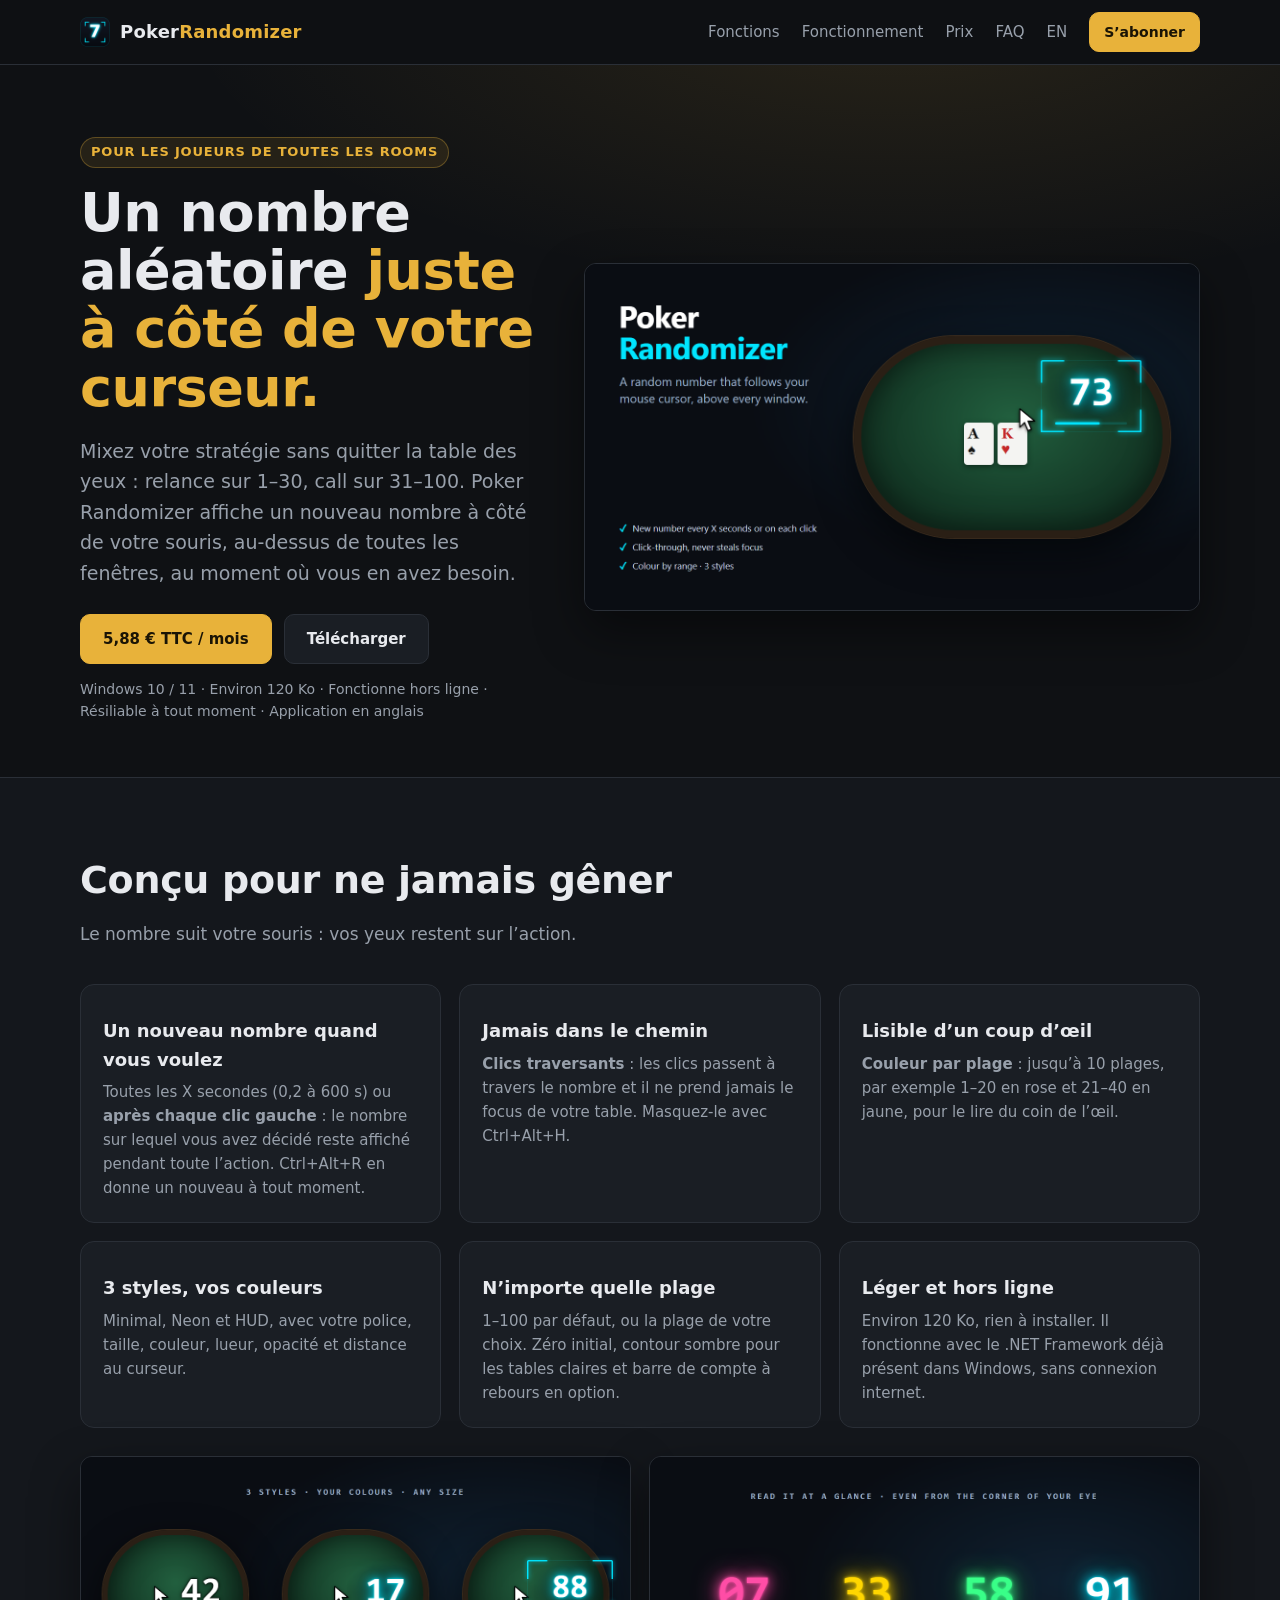
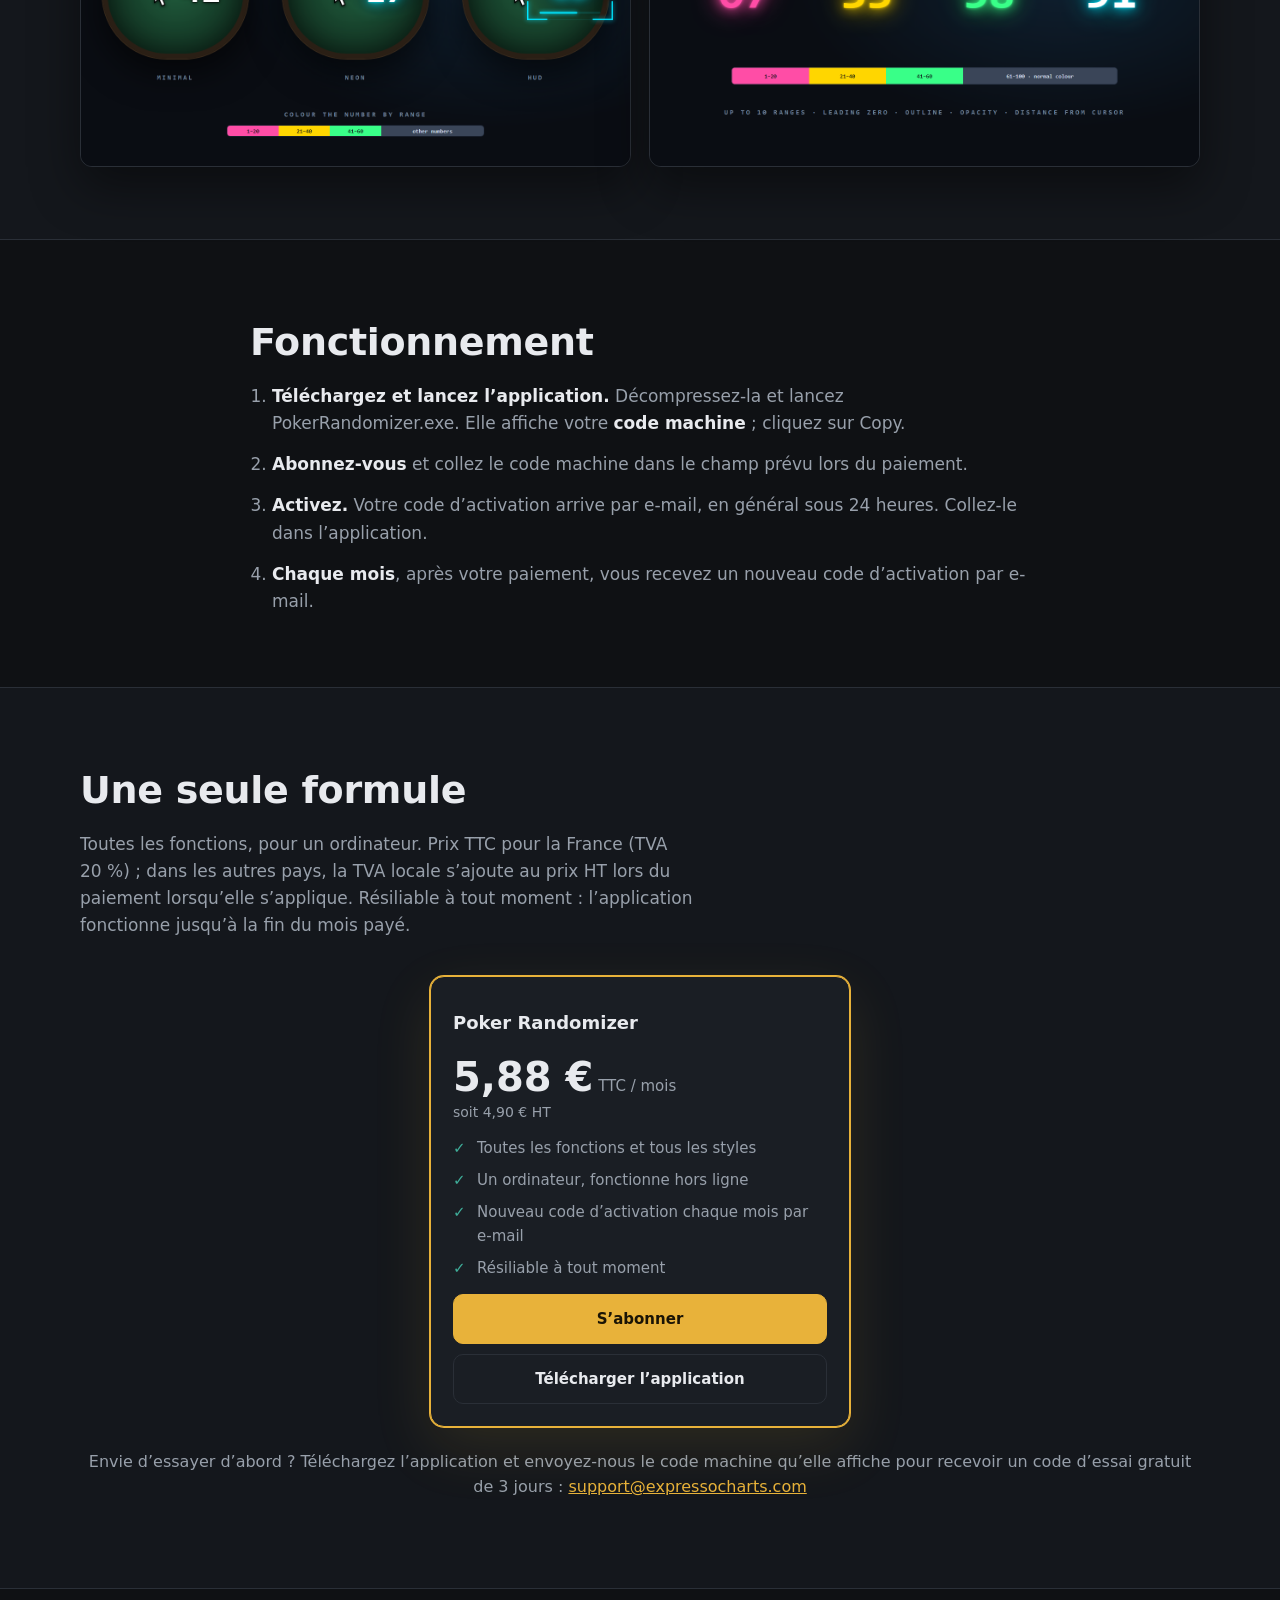
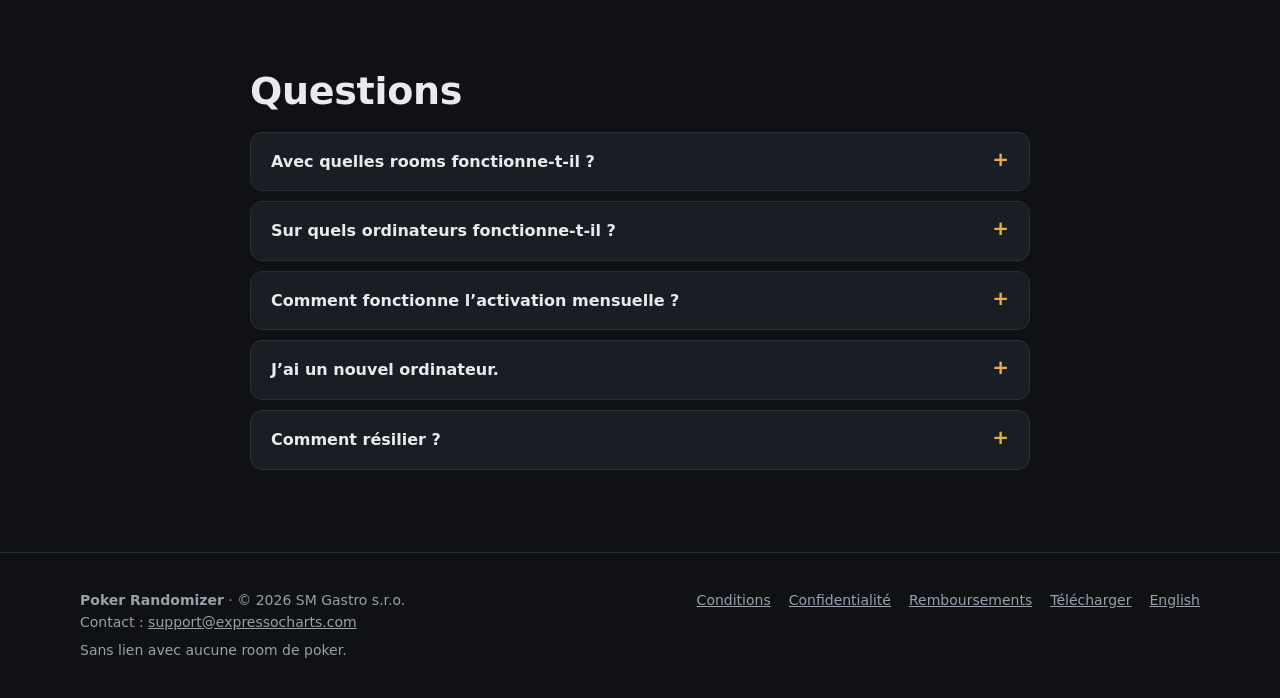
==== commit ddcf3938: "Poker Randomizer website" ====
--- a/fr/index.html
+++ b/fr/index.html
@@ -3,32 +3,29 @@
 <head>
 <meta charset="utf-8">
 <meta name="viewport" content="width=device-width, initial-scale=1">
-<title>Expresso Charts · Vos charts préflop à côté de vos tables Expresso</title>
-<meta name="description" content="Transformez les captures d’écran de vos charts préflop en un style unique et lisible, et gardez-les à côté de vos tables Expresso, sur tous vos écrans. Application Windows avec dispositions, raccourcis et stratégies mixtes.">
-<meta property="og:title" content="Expresso Charts">
-<meta property="og:description" content="Vos charts préflop, toujours à côté de la table.">
-<meta property="og:image" content="../img/board.png">
+<title>Poker Randomizer · Un nombre aléatoire à côté de votre curseur</title>
+<meta name="description" content="Poker Randomizer affiche un nombre aléatoire à côté du curseur de votre souris, au-dessus de toutes les fenêtres, pour jouer des stratégies mixtes sans quitter la table des yeux. Windows 10 / 11.">
+<meta property="og:title" content="Poker Randomizer">
+<meta property="og:description" content="Un nombre aléatoire à côté de votre curseur, pour les stratégies mixtes.">
+<meta property="og:image" content="../img/randomizer-1.png">
 <link rel="alternate" hreflang="en" href="../index.html">
 <link rel="alternate" hreflang="fr" href="index.html">
-<link rel="icon" href="../img/icon.png">
-<link rel="stylesheet" href="../style.css?v=6af62416">
+<link rel="icon" href="../img/randomizer-icon.png">
+<link rel="stylesheet" href="../style.css?v=d2d31f3b">
 </head>
 <body>
 
 <header class="top">
   <div class="wrap">
-    <a class="logo" href="#"><img src="../img/icon.png" alt=""><b>Expresso<span>Charts</span></b></a>
+    <a class="logo" href="#"><img src="../img/randomizer-icon.png" alt=""><b>Poker<span>Randomizer</span></b></a>
     <button id="menu-btn" aria-label="Menu">☰</button>
     <nav class="nav">
-      <a class="nav-new" href="#tools">Poker Randomizer <span class="tag">NOUVEAU</span></a>
       <a href="#features">Fonctions</a>
       <a href="#how">Fonctionnement</a>
-      <a href="#fair">Fair-play</a>
-      <a href="#pricing">Tarifs</a>
-      <a href="#schools">Écoles</a>
+      <a href="#pricing">Prix</a>
       <a href="#faq">FAQ</a>
       <a href="../index.html" lang="en" title="English version">EN</a>
-      <a class="btn small primary" href="#pricing">Commencer</a>
+      <a class="btn small primary" href="#pricing">S’abonner</a>
     </nav>
   </div>
 </header>
@@ -37,227 +34,90 @@
   <section class="hero">
     <div class="wrap">
       <div>
-        <span class="eyebrow">Pour les joueurs d’Expresso / Spin &amp; Go</span>
-        <h1>Vos charts préflop, <em>toujours à côté de la table.</em></h1>
-        <p class="lead">Déposez des captures d’écran de vos charts. Expresso Charts les transforme en un style unique et lisible, et remplit l’espace libre à côté de vos tables, sur tous vos écrans.</p>
+        <span class="eyebrow">Pour les joueurs de toutes les rooms</span>
+        <h1>Un nombre aléatoire <em>juste à côté de votre curseur.</em></h1>
+        <p class="lead">Mixez votre stratégie sans quitter la table des yeux : relance sur 1–30, call sur 31–100. Poker Randomizer affiche un nouveau nombre à côté de votre souris, au-dessus de toutes les fenêtres, au moment où vous en avez besoin.</p>
         <div class="cta">
-          <a class="btn primary" href="#pricing">Voir les offres</a>
-          <a class="btn" href="#how">Comment ça marche</a>
+          <a class="btn primary" href="#pricing">5,88&nbsp;€ TTC / mois</a>
+          <a class="btn" href="../download/PokerRandomizer.zip" download>Télécharger</a>
         </div>
-        <p class="hero-note">Windows 10 / 11 · Français &amp; English · Vos charts restent sur votre PC · Résiliable à tout moment</p>
+        <p class="hero-note">Windows 10 / 11 · Environ 120 Ko · Fonctionne hors ligne · Résiliable à tout moment · Application en anglais</p>
       </div>
       <div>
-        <div class="screen">
-          <div class="screen-inner">
-            <div class="table-mock">
-              <div class="t"><span>Votre table</span></div>
-              <div class="t"><span>Votre table</span></div>
-            </div>
-            <div class="board-shot"><img src="../img/board.png" alt="Panneau avec quatre charts : trois charts à nombres et un chart d’actions avec légende"></div>
-          </div>
-        </div>
-        <p class="screen-caption">Les panneaux occupent l’espace libre à côté de vos tables et ne les couvrent jamais.</p>
+        <img class="shot" src="../img/randomizer-1.png" alt="Poker Randomizer : un nombre aléatoire lumineux à côté du curseur, au-dessus d’une table de poker">
       </div>
     </div>
   </section>
 
   <section id="features" class="alt">
     <div class="wrap">
-      <h2>Tout ce qu’il faut pendant vos sessions</h2>
-      <p class="section-lead">Conçu pour les formats rapides à 3 joueurs, où il faut le bon chart d’un coup d’œil, sans rien qui gêne.</p>
+      <h2>Conçu pour ne jamais gêner</h2>
+      <p class="section-lead">Le nombre suit votre souris : vos yeux restent sur l’action.</p>
       <div class="grid3">
         <div class="card">
-          <div class="ico"><i style="background:var(--green)"></i><i style="background:var(--blue)"></i><i style="background:var(--yellow)"></i><i style="background:var(--red)"></i></div>
-          <h3>Import depuis des captures</h3>
-          <p>Collez ou déposez des images, même plusieurs à la fois. <b>Chaque chart de l’image est détecté automatiquement</b>, même 8 sur une seule capture, et les nombres, couleurs, titres et noms de légende sont lus pour vous.</p>
+          <h3>Un nouveau nombre quand vous voulez</h3>
+          <p>Toutes les X secondes (0,2 à 600 s) ou <b>après chaque clic gauche</b> : le nombre sur lequel vous avez décidé reste affiché pendant toute l’action. Ctrl+Alt+R en donne un nouveau à tout moment.</p>
         </div>
         <div class="card">
-          <div class="ico"><i style="background:var(--accent)"></i><i style="background:var(--accent)"></i><i style="background:var(--accent)"></i><i style="background:var(--accent)"></i></div>
-          <h3>Un style unique</h3>
-          <p>Les charts de coachs et d’outils différents prennent les mêmes couleurs et la même présentation : vous les lisez instantanément. Vous préférez l’aspect d’origine ? Gardez les couleurs d’un chart d’une simple case à cocher. Entièrement modifiable.</p>
+          <h3>Jamais dans le chemin</h3>
+          <p><b>Clics traversants</b> : les clics passent à travers le nombre et il ne prend jamais le focus de votre table. Masquez-le avec Ctrl+Alt+H.</p>
         </div>
         <div class="card">
-          <div class="ico"><i style="background:var(--blue)"></i><i style="background:#0c0d10;border:1px solid var(--line)"></i><i style="background:var(--blue)"></i><i style="background:var(--blue)"></i></div>
-          <h3>Remplit l’espace libre</h3>
-          <p>Les panneaux se placent automatiquement à côté de vos tables et suivent leurs déplacements. Écran principal rempli de tables ? Ils passent sur votre deuxième écran. Ou préparez vos propres emplacements en mode entraînement.</p>
+          <h3>Lisible d’un coup d’œil</h3>
+          <p><b>Couleur par plage</b> : jusqu’à 10 plages, par exemple 1–20 en rose et 21–40 en jaune, pour le lire du coin de l’œil.</p>
         </div>
         <div class="card">
-          <div class="ico"><i style="background:#7e57c2"></i><i style="background:#ef5350"></i><i style="background:#26a69a"></i><i style="background:#455a64"></i></div>
-          <h3>Charts à nombres et d’actions</h3>
-          <p>Charts de tapis (8.5, 17+…) et charts en couleur (all-in, limp, fold) avec des <b>cases mixtes</b> pour les stratégies mixtes et une légende avec les pourcentages de range.</p>
+          <h3>3 styles, vos couleurs</h3>
+          <p>Minimal, Neon et HUD, avec votre police, taille, couleur, lueur, opacité et distance au curseur.</p>
         </div>
         <div class="card">
-          <div class="ico"><i style="background:var(--yellow)"></i><i style="background:var(--yellow)"></i><i style="background:var(--muted)"></i><i style="background:var(--muted)"></i></div>
-          <h3>Dispositions et raccourcis</h3>
-          <p>Préparez plusieurs dispositions et choisissez-en une avec <b>Ctrl+Alt+1…9</b> avant de vous asseoir ; elle reste fixe tant que Winamax est ouvert. Verrouillez les positions avec <b>Ctrl+Alt+L</b>, masquez les charts avec le petit × ou <b>Ctrl+Alt+H</b>. Clic droit pour agrandir.</p>
+          <h3>N’importe quelle plage</h3>
+          <p>1–100 par défaut, ou la plage de votre choix. Zéro initial, contour sombre pour les tables claires et barre de compte à rebours en option.</p>
         </div>
         <div class="card">
-          <div class="ico"><i style="background:var(--green)"></i><i style="background:var(--green)"></i><i style="background:var(--green)"></i><i style="background:var(--green)"></i></div>
-          <h3>Confidentiel par conception</h3>
-          <p>Vos charts sont stockés uniquement sur votre ordinateur, chiffrés. Rien n’est envoyé en ligne. Les fenêtres de l’application ne peuvent pas être capturées ni partagées à l’écran.</p>
+          <h3>Léger et hors ligne</h3>
+          <p>Environ 120 Ko, rien à installer. Il fonctionne avec le .NET Framework déjà présent dans Windows, sans connexion internet.</p>
         </div>
-        <div class="card">
-          <div class="ico"><i style="background:var(--green)"></i><i style="background:var(--muted)"></i><i style="background:var(--green)"></i><i style="background:var(--muted)"></i></div>
-          <h3>Sauvegardes automatiques</h3>
-          <p>Une sauvegarde chiffrée de vos charts et dispositions est enregistrée sur votre PC chaque semaine, et vous pouvez restaurer l’une des 8 dernières en un clic.</p>
-        </div>
-        <div class="card">
-          <div class="ico"><i style="background:var(--blue)"></i><i style="background:#f5f5f5"></i><i style="background:var(--red)"></i><i style="background:var(--accent)"></i></div>
-          <h3>Français &amp; English</h3>
-          <p>Toute l’application est disponible en français et en anglais. Elle suit la langue de Windows, ou choisissez-la dans les réglages.</p>
-        </div>
-        <div class="card">
-          <div class="ico"><i style="background:var(--accent)"></i><i style="background:var(--yellow)"></i><i style="background:var(--accent)"></i><i style="background:var(--yellow)"></i></div>
-          <h3>Prêt quand vous l’êtes</h3>
-          <p>Installation rapide, sans droits d’administrateur. Peut démarrer avec Windows, réduit, pour que vos charts soient prêts avant d’ouvrir Winamax. Les mises à jour s’installent en un clic.</p>
-        </div>
+      </div>
+      <div class="shots2">
+        <img class="shot" src="../img/randomizer-2.png" alt="Les trois styles Minimal, Neon et HUD, et une barre de couleurs par plage de nombres">
+        <img class="shot" src="../img/randomizer-3.png" alt="Nombres colorés par plage : 07 en rose, 33 en jaune, 58 en vert, 91 en blanc">
       </div>
     </div>
   </section>
 
   <section id="how">
-    <div class="wrap">
-      <h2>Comment ça marche</h2>
-      <p class="section-lead">Quelques minutes de configuration, ensuite il suffit d’ouvrir vos tables.</p>
-
-      <div class="step">
-        <div class="step-text">
-          <div class="step-num">Étape 1</div>
-          <h3>Importez vos charts</h3>
-          <p>Collez une capture d’écran (Ctrl+V), déposez une image ou ouvrez plusieurs fichiers à la fois. Chaque chart est détecté et lu automatiquement, nombres comme couleurs.</p>
-          <ul>
-            <li>Une capture peut contenir plusieurs charts.</li>
-            <li>Les titres et les noms de légende sont lus pour vous.</li>
-            <li>Les cases difficiles à lire sont signalées pour une vérification rapide.</li>
-          </ul>
-        </div>
-        <img class="shot" src="../img/import.png" alt="Écran d’import avec un chart détecté automatiquement" loading="lazy">
-      </div>
-
-      <div class="step">
-        <div class="step-text">
-          <div class="step-num">Étape 2</div>
-          <h3>Mettez-les au propre</h3>
-          <p>Corrigez une case d’un clic, renommez les actions, peignez des stratégies mixtes et ajoutez une légende. Tous les charts suivent le même style de couleurs.</p>
-        </div>
-        <img class="shot" src="../img/editor.png" alt="Éditeur avec un chart d’actions, des cases mixtes et une légende" loading="lazy">
-      </div>
-
-      <div class="step">
-        <div class="step-text">
-          <div class="step-num">Étape 3</div>
-          <h3>Choisissez une disposition et jouez</h3>
-          <p>Cochez les charts qui font partie d’une disposition. Quand vos tables s’ouvrent, les charts apparaissent dans l’espace libre à côté, sur tous vos écrans.</p>
-          <ul>
-            <li>Choisissez votre disposition avec Ctrl+Alt+1…9 avant de jouer : tant que Winamax est ouvert, elle reste fixe. Ctrl+Alt+L verrouille ou déverrouille les positions.</li>
-            <li><b>Mode entraînement :</b> préparez votre disposition avant de jouer avec des tables fictives que vous placez là où iront vos vraies tables.</li>
-            <li>Vos tables remplissent l’écran principal ? Les charts passent sur votre deuxième écran.</li>
-          </ul>
-        </div>
-        <img class="shot" src="../img/layouts.png" alt="Écran des dispositions avec les raccourcis et les réglages de placement" loading="lazy">
-      </div>
+    <div class="wrap" style="max-width:820px">
+      <h2>Fonctionnement</h2>
+      <ol class="how-list">
+        <li><b>Téléchargez et lancez l’application.</b> Décompressez-la et lancez PokerRandomizer.exe. Elle affiche votre <b>code machine</b> ; cliquez sur Copy.</li>
+        <li><b>Abonnez-vous</b> et collez le code machine dans le champ prévu lors du paiement.</li>
+        <li><b>Activez.</b> Votre code d’activation arrive par e-mail, en général sous 24 heures. Collez-le dans l’application.</li>
+        <li><b>Chaque mois</b>, après votre paiement, vous recevez un nouveau code d’activation par e-mail.</li>
+      </ol>
     </div>
   </section>
 
-  <section id="fair" class="alt">
+  <section id="pricing" class="alt">
     <div class="wrap">
-      <h2>Pensé pour le fair-play</h2>
-      <p class="section-lead">Expresso Charts est un outil de référence : il affiche les charts que vous avez préparés avant de jouer, rien de plus.</p>
-      <div class="fair">
-        <div class="card yes">
-          <h3>Ce qu’il fait</h3>
+      <h2>Une seule formule</h2>
+      <p class="section-lead">Toutes les fonctions, pour un ordinateur. Prix TTC pour la France (TVA 20&nbsp;%)&nbsp;; dans les autres pays, la TVA locale s’ajoute au prix HT lors du paiement lorsqu’elle s’applique. Résiliable à tout moment : l’application fonctionne jusqu’à la fin du mois payé.</p>
+      <div class="prices one">
+        <div class="card price featured">
+          <h3>Poker Randomizer</h3>
+          <div class="amount">5,88&nbsp;€<small> TTC / mois</small></div>
+          <div class="amount-ht">soit 4,90&nbsp;€ HT</div>
           <ul>
-            <li>Affiche vos propres charts statiques, préparés à l’avance</li>
-            <li>Lit seulement l’emplacement de vos fenêtres de table, pour placer les charts à côté</li>
-            <li>Garde les mêmes charts pendant toute la session ; le changement de disposition est verrouillé tant que le client de poker est ouvert</li>
-            <li>Verrouille la bibliothèque et l’éditeur de charts tant que le client de poker est ouvert</li>
+            <li>Toutes les fonctions et tous les styles</li>
+            <li>Un ordinateur, fonctionne hors ligne</li>
+            <li>Nouveau code d’activation chaque mois par e-mail</li>
+            <li>Résiliable à tout moment</li>
           </ul>
-        </div>
-        <div class="card no">
-          <h3>Ce qu’il ne fait jamais</h3>
-          <ul>
-            <li>Lire les cartes, les tapis, les positions ou l’historique des mains</li>
-            <li>Choisir un chart à votre place selon le jeu</li>
-            <li>Cliquer, taper ou agir dans le client de poker</li>
-            <li>Envoyer vos charts ou vos données où que ce soit</li>
-          </ul>
+          <a class="btn primary" data-plan="randomizer">S’abonner</a>
+          <a class="btn" href="../download/PokerRandomizer.zip" download>Télécharger l’application</a>
         </div>
       </div>
-      <p class="disclaimer">Expresso Charts est un produit indépendant, sans lien avec Winamax ni aucun site de poker, et n’est ni approuvé ni soutenu par eux. Chaque site de poker fixe ses propres règles concernant les logiciels tiers. Vérifiez les règles du site sur lequel vous jouez avant d’utiliser un outil.</p>
-    </div>
-  </section>
-
-  <section id="pricing">
-    <div class="wrap">
-      <h2>Des abonnements mensuels simples</h2>
-      <p class="section-lead">Toutes les offres incluent toutes les fonctions ; elles ne diffèrent que par le nombre d’écrans utilisés par les charts. Une licence par ordinateur. Prix HT : la TVA de votre pays est ajoutée lors du paiement lorsqu’elle s’applique. Résiliable à tout moment.</p>
-      <div class="prices">
-        <div class="card price">
-          <h3>Basic</h3>
-          <div class="amount">12 €<small> HT / mois</small></div>
-          <ul>
-            <li>1 écran</li>
-            <li>Toutes les fonctions</li>
-            <li>Charts et dispositions illimités</li>
-            <li>Mises à jour en un clic</li>
-          </ul>
-          <a class="btn" data-plan="basic">Choisir Basic</a>
-        </div>
-        <div class="card price featured">
-          <span class="badge">Le plus choisi</span>
-          <h3>Pro</h3>
-          <div class="amount">17 €<small> HT / mois</small></div>
-          <ul>
-            <li>Jusqu’à 2 écrans</li>
-            <li>Toutes les fonctions</li>
-            <li>Les charts passent sur le 2e écran quand le 1er est plein</li>
-            <li>Aide prioritaire par e-mail</li>
-          </ul>
-          <a class="btn primary" data-plan="pro">Choisir Pro</a>
-        </div>
-        <div class="card price">
-          <h3>Unlimited</h3>
-          <div class="amount">24 €<small> HT / mois</small></div>
-          <ul>
-            <li>Nombre d’écrans illimité</li>
-            <li>Toutes les fonctions</li>
-            <li>Aide prioritaire par e-mail</li>
-            <li>Pour les grinders multi-écrans</li>
-          </ul>
-          <a class="btn" data-plan="unlimited">Choisir Unlimited</a>
-        </div>
-      </div>
-      <p class="trial">Envie d’essayer d’abord ? <a data-download href="#">Téléchargez l’application</a>, puis demandez-nous un code d’essai gratuit de 3 jours avec le code machine qu’elle affiche. L’essai comprend jusqu’à 2 charts sur 1 écran.</p>
-    </div>
-  </section>
-
-  <section id="schools" class="alt">
-    <div class="wrap">
-      <h2>Pour les écoles de poker et les coachs</h2>
-      <p class="section-lead">Donnez à vos élèves les mêmes charts, dans le même style, à la table. Plus vous prenez de places, moins chacune coûte.</p>
-      <div class="school">
-        <table class="tiers">
-          <thead><tr><th>Places</th><th>Prix par place</th><th>Économie</th></tr></thead>
-          <tbody>
-            <tr><td>1–4</td><td>17 € / mois</td><td class="muted">prix Pro normal</td></tr>
-            <tr><td>5–9</td><td><b>13,60 €</b> / mois</td><td class="save">20 %</td></tr>
-            <tr><td>10–24</td><td><b>11,90 €</b> / mois</td><td class="save">30 %</td></tr>
-            <tr><td>25+</td><td><b>10,20 €</b> / mois</td><td class="save">40 %</td></tr>
-          </tbody>
-        </table>
-        <div class="card">
-          <h3>Inclus pour les écoles</h3>
-          <ul class="checks">
-            <li>Fonctions Pro sur chaque place (jusqu’à 2 écrans)</li>
-            <li><b>Votre propre pack de charts</b> : créez les charts une fois et donnez à vos élèves un fichier chiffré qu’ils importent en un clic</li>
-            <li>Une seule facture par mois pour toutes les places</li>
-            <li>Ajoutez ou retirez des places selon votre liste d’élèves</li>
-            <li>Codes d’activation de tous les élèves envoyés ensemble</li>
-          </ul>
-          <p class="muted" style="font-size:14px;margin:14px 0 0">Prix par place et par mois, HT (TVA en sus lorsqu’elle s’applique). Facturation annuelle et groupes plus importants sur demande.</p>
-          <a class="btn primary" style="margin-top:16px" data-school href="#">Demander une offre école</a>
-        </div>
-      </div>
+      <p class="trial">Envie d’essayer d’abord ? Téléchargez l’application et envoyez-nous le code machine qu’elle affiche pour recevoir un code d’essai gratuit de 3 jours : <span data-fill="contactEmail"></span></p>
     </div>
   </section>
 
@@ -265,75 +125,25 @@
     <div class="wrap" style="max-width:820px">
       <h2>Questions</h2>
       <details>
-        <summary>Est-ce autorisé sur Winamax ?</summary>
-        <p>Expresso Charts affiche uniquement des charts statiques que vous avez préparés vous-même, ne lit jamais le jeu, ne choisit jamais un chart à votre place et verrouille l’éditeur de charts tant que le client de poker est ouvert. Chaque site de poker fixe ses propres règles et peut les modifier : vérifiez les règles en vigueur du site sur lequel vous jouez. Vous êtes responsable de l’usage que vous faites du logiciel.</p>
+        <summary>Avec quelles rooms fonctionne-t-il ?</summary>
+        <p>Il fonctionne à côté de n’importe quel programme, car il affiche seulement un nombre à côté du curseur. Il ne lit ni la table, ni vos cartes, ni le jeu, et ne clique ni ne joue jamais à votre place. Les rooms fixent leurs propres règles sur les logiciels tiers, et certaines demandent une autorisation préalable : vérifiez toujours les règles de la room où vous jouez. Vous êtes responsable de l’usage que vous en faites.</p>
       </details>
       <details>
         <summary>Sur quels ordinateurs fonctionne-t-il ?</summary>
-        <p>Windows 10 et Windows 11 (64 bits). Installez-le avec le petit programme d’installation (sans droits d’administrateur), ou utilisez la version portable si vous préférez un seul fichier qui fonctionne sans installation.</p>
+        <p>Windows 10 et 11. Rien à installer. Au premier lancement, Windows peut afficher « Windows a protégé votre ordinateur », car le fichier n’est pas signé numériquement : cliquez sur Informations complémentaires, puis Exécuter quand même.</p>
       </details>
       <details>
-        <summary>Comment l’activer ?</summary>
-        <p>Après votre abonnement, suivez les étapes d’activation de votre e-mail d’achat : lancez l’application, ouvrez la page Licence et saisissez-y votre code. Chaque licence fonctionne sur un ordinateur à la fois.</p>
+        <summary>Comment fonctionne l’activation mensuelle ?</summary>
+        <p>Chaque code d’activation est créé pour votre ordinateur et vaut pour le mois payé, plus quelques jours. Après chaque paiement mensuel, nous vous envoyons un nouveau code par e-mail ; collez-le dans l’application quand elle le demande.</p>
       </details>
       <details>
-        <summary>Puis-je importer plusieurs charts depuis une seule capture ?</summary>
-        <p>Oui. L’application trouve automatiquement chaque grille de chart dans l’image, même une planche de huit charts, et lit chacun d’eux. Vous pouvez toujours tracer un cadre à la main si un chart est manqué.</p>
-      </details>
-      <details>
-        <summary>Y a-t-il un essai gratuit ?</summary>
-        <p>Oui : 3 jours, avec jusqu’à 2 charts sur 1 écran, pour voir comment cela fonctionne avec vos propres charts et vos tables. Téléchargez l’application et envoyez-nous le code machine qu’elle affiche pour recevoir un code d’essai.</p>
-      </details>
-      <details>
-        <summary>Comment fonctionnent les mises à jour ?</summary>
-        <p>Quand une nouvelle version sort, une barre apparaît en haut de l’application. Cliquez sur <b>Mettre à jour</b> : la mise à jour se télécharge en arrière-plan pendant que vous continuez à utiliser l’application, puis cliquez sur <b>Redémarrer maintenant</b>, ou elle s’installe toute seule à la prochaine fermeture de l’application. Chaque mise à jour est signée numériquement et vérifiée avant son installation.</p>
-      </details>
-      <details>
-        <summary>Où sont stockés mes charts ?</summary>
-        <p>Uniquement sur votre ordinateur, chiffrés. Ils ne sont jamais envoyés en ligne. L’application garde aussi des sauvegardes chiffrées hebdomadaires sur votre PC, et vous pouvez exporter un pack chiffré pour transférer vos charts sur un autre PC.</p>
-      </details>
-      <details>
-        <summary>L’application est-elle en français ?</summary>
-        <p>Oui. L’application est entièrement traduite en français et passe automatiquement en français quand Windows est en français. Vous pouvez aussi choisir la langue dans les réglages.</p>
-      </details>
-      <details>
-        <summary>Quelque chose ne fonctionne pas. Comment obtenir de l’aide ?</summary>
-        <p>Ouvrez la page Licence de l’application et cliquez sur <b>Enregistrer le diagnostic</b>, puis envoyez-nous le fichier par e-mail. Il contient la version de l’application, la configuration des écrans, les réglages et les messages d’erreur, mais jamais vos charts.</p>
-      </details>
-      <details>
-        <summary>Proposez-vous des tarifs de groupe ou pour les écoles ?</summary>
-        <p>Oui. Les écoles de poker, les coachs et les équipes bénéficient de jusqu’à 40 % de réduction par place. Voir <a href="#schools">Pour les écoles de poker</a> et demandez-nous une offre.</p>
+        <summary>J’ai un nouvel ordinateur.</summary>
+        <p>Envoyez-nous le code machine du nouvel ordinateur et nous vous envoyons un nouveau code d’activation.</p>
       </details>
       <details>
         <summary>Comment résilier ?</summary>
-        <p>À tout moment, via le lien de votre e-mail d’achat. Votre abonnement reste actif jusqu’à la fin de la période payée.</p>
+        <p>À tout moment, depuis le lien de votre e-mail d’achat. L’application fonctionne jusqu’à la fin du mois payé.</p>
       </details>
-    </div>
-  </section>
-  <section id="tools" class="alt">
-    <div class="wrap">
-      <h2>Autres outils</h2>
-      <p class="section-lead">De petits outils Windows du même créateur, achetés une fois et à vous pour toujours.</p>
-      <div class="tool card">
-        <img class="shot" src="../img/randomizer-1.png" alt="Poker Randomizer : un nombre aléatoire lumineux à côté du curseur, au-dessus d’une table de poker">
-        <div>
-          <span class="eyebrow">Nouveau</span>
-          <h3>Poker Randomizer</h3>
-          <p>Un nombre aléatoire qui suit le curseur de votre souris, au-dessus de toutes les fenêtres. Idéal pour mixer votre stratégie (par exemple relancer sur 1–30, suivre sur 31–100) sans quitter la table des yeux.</p>
-          <ul class="checks">
-            <li>Nouveau nombre toutes les X secondes, ou après chaque clic</li>
-            <li>Les clics passent à travers, la table garde le focus</li>
-            <li>3 styles (Minimal, Néon, HUD), vos couleurs, couleur par plage</li>
-            <li>Très léger (environ 120 Ko), Windows 10 / 11, activation pour un ordinateur</li>
-          </ul>
-          <div class="tool-buy">
-            <div class="amount">9 €<small> paiement unique, HT</small></div>
-            <a class="btn primary" data-plan="randomizer">Acheter Poker Randomizer</a>
-            <a class="btn" href="../download/PokerRandomizer.zip" download>Télécharger</a>
-          </div>
-          <p class="muted" style="font-size:14px;margin:12px 0 0">Téléchargez-le d’abord : l’app affiche le code machine à saisir lors du paiement. Votre code d’activation arrive par e-mail, en général sous 24 heures.</p>
-        </div>
-      </div>
     </div>
   </section>
 </main>
@@ -341,20 +151,20 @@
 <footer>
   <div class="wrap">
     <div>
-      <div><b>Expresso Charts</b> · © <span id="year"></span> <span data-fill="sellerName"></span></div>
+      <div><b>Poker Randomizer</b> · © <span id="year"></span> <span data-fill="sellerName"></span></div>
       <div>Contact : <span data-fill="contactEmail"></span></div>
-      <div style="margin-top:6px">Sans lien avec Winamax ni aucun site de poker, et non approuvé par eux.</div>
+      <div style="margin-top:6px">Sans lien avec aucune room de poker.</div>
     </div>
     <nav>
       <a href="terms.html">Conditions</a>
       <a href="privacy.html">Confidentialité</a>
       <a href="refund.html">Remboursements</a>
-      <a data-download href="#">Télécharger</a>
+      <a href="../download/PokerRandomizer.zip" download>Télécharger</a>
       <a href="../index.html" lang="en">English</a>
     </nav>
   </div>
 </footer>
 
-<script src="../site.js?v=52359dc2"></script>
+<script src="../site.js?v=041022a0"></script>
 </body>
 </html>
--- a/style.css
+++ b/style.css
@@ -179,3 +179,60 @@
 
 /* Gumroad overlay CSS restyles .gumroad-button and redefines --accent on it; keep our gold primary buttons readable */
 a.btn.primary.gumroad-button, a.btn.primary.gumroad-button:hover { background: #e8b23a !important; color: #1a1405 !important; border-color: #e8b23a !important; } /* literal colours: Gumroad redefines --accent on the button */
+
+/* New product in the top menu */
+.nav a.nav-new { color: #00e5ff; font-weight: 700; display: inline-flex; align-items: center; gap: 6px; }
+.nav a.nav-new:hover { color: #7ff2ff; }
+.nav .tag { font-size: 10px; font-weight: 800; letter-spacing: .6px; color: #06121a; background: #00e5ff; border-radius: 99px; padding: 2px 7px; line-height: 1.3; box-shadow: 0 0 10px rgba(0,229,255,.45); }
+.nav a { white-space: nowrap; }
+@media (max-width: 1180px) and (min-width: 761px) { .nav { gap: 16px; } .nav a { font-size: 14px; } .nav a[href="#how"], .nav a[href="#fair"] { display: none; } }
+@media (max-width: 920px) and (min-width: 761px) { .nav a[href="#schools"], .nav a[href="#faq"] { display: none; } }
+
+/* Table calculator (pricing) */
+.calc { margin-top: 22px; }
+.calc h3 { margin-top: 0; font-size: 20px; }
+.calc > p { margin-bottom: 16px; }
+.calc-grid { display: grid; grid-template-columns: 1fr 1.25fr; gap: 22px; align-items: start; }
+.calc-mon { display: flex; gap: 8px; align-items: center; margin-bottom: 8px; }
+.calc-n { min-width: 82px; color: var(--muted); font-size: 14px; }
+.calc select { background: var(--bg2); color: var(--text); border: 1px solid var(--line); border-radius: 8px; padding: 8px 10px; font: inherit; font-size: 14px; }
+.calc-x { background: none; border: 0; color: var(--muted); font-size: 20px; cursor: pointer; padding: 0 6px; }
+.calc-field { display: flex; flex-direction: column; gap: 6px; margin-top: 16px; color: var(--muted); font-size: 14px; max-width: 280px; }
+.calc-out { display: grid; grid-template-columns: repeat(3, 1fr); gap: 10px; }
+.calc-plan { background: var(--bg2); border: 1px solid var(--line); border-radius: 12px; padding: 14px; text-align: center; }
+.calc-plan.featured { border-color: var(--accent); }
+.calc-pn { font-weight: 700; }
+.calc-big { font-size: 42px; font-weight: 800; line-height: 1.1; margin-top: 6px; color: var(--accent); }
+.calc-sub { font-size: 13px; color: var(--muted); }
+.calc-extra { font-size: 12px; color: var(--muted); margin-top: 8px; border-top: 1px solid var(--line); padding-top: 8px; }
+.calc-note { font-size: 13px; margin: 16px 0 0; }
+@media (max-width: 860px) { .calc-grid { grid-template-columns: 1fr; } }
+@media (max-width: 480px) { .calc-out { grid-template-columns: 1fr; } .calc-mon { flex-wrap: wrap; } .calc-n { min-width: 100%; } }
+
+.calc-row { display: flex; gap: 12px; flex-wrap: wrap; }
+.calc-row .calc-field { flex: 1; min-width: 140px; }
+.calc input[type=number] { background: var(--bg2); color: var(--text); border: 1px solid var(--line); border-radius: 8px; padding: 8px 10px; font: inherit; font-size: 14px; width: 100%; box-sizing: border-box; }
+.calc-no { color: var(--muted) !important; }
+.calc-row[hidden] { display: none; }
+
+/* two plans */
+.prices.two { grid-template-columns: repeat(2, minmax(0, 380px)); justify-content: center; }
+@media (max-width: 960px) { .prices.two { grid-template-columns: 1fr; } }
+
+.calc-out { grid-template-columns: repeat(2, 1fr); }
+.calc-4k { color: var(--accent) !important; }
+
+/* price without VAT, under the VAT-included price (French page) */
+.amount-ht { font-size: 14px; font-weight: 500; line-height: 1.3; color: var(--muted); }
+.price .amount-ht { margin-top: -8px; }
+.amount .amount-ht { margin-top: 6px; }
+
+/* Poker Randomizer site */
+.prices.one { grid-template-columns: minmax(0, 420px); justify-content: center; }
+.price .btn + .btn { margin-top: -4px; }
+.shots2 { display: grid; grid-template-columns: 1fr 1fr; gap: 18px; margin-top: 28px; }
+.shots2 img { width: 100%; height: auto; display: block; }
+.hero .shot { width: 100%; height: auto; display: block; }
+.how-list { display: grid; gap: 14px; padding-left: 22px; margin: 0; color: var(--muted); font-size: 17px; }
+.how-list b { color: var(--text, inherit); }
+@media (max-width: 960px) { .shots2 { grid-template-columns: 1fr; } }
